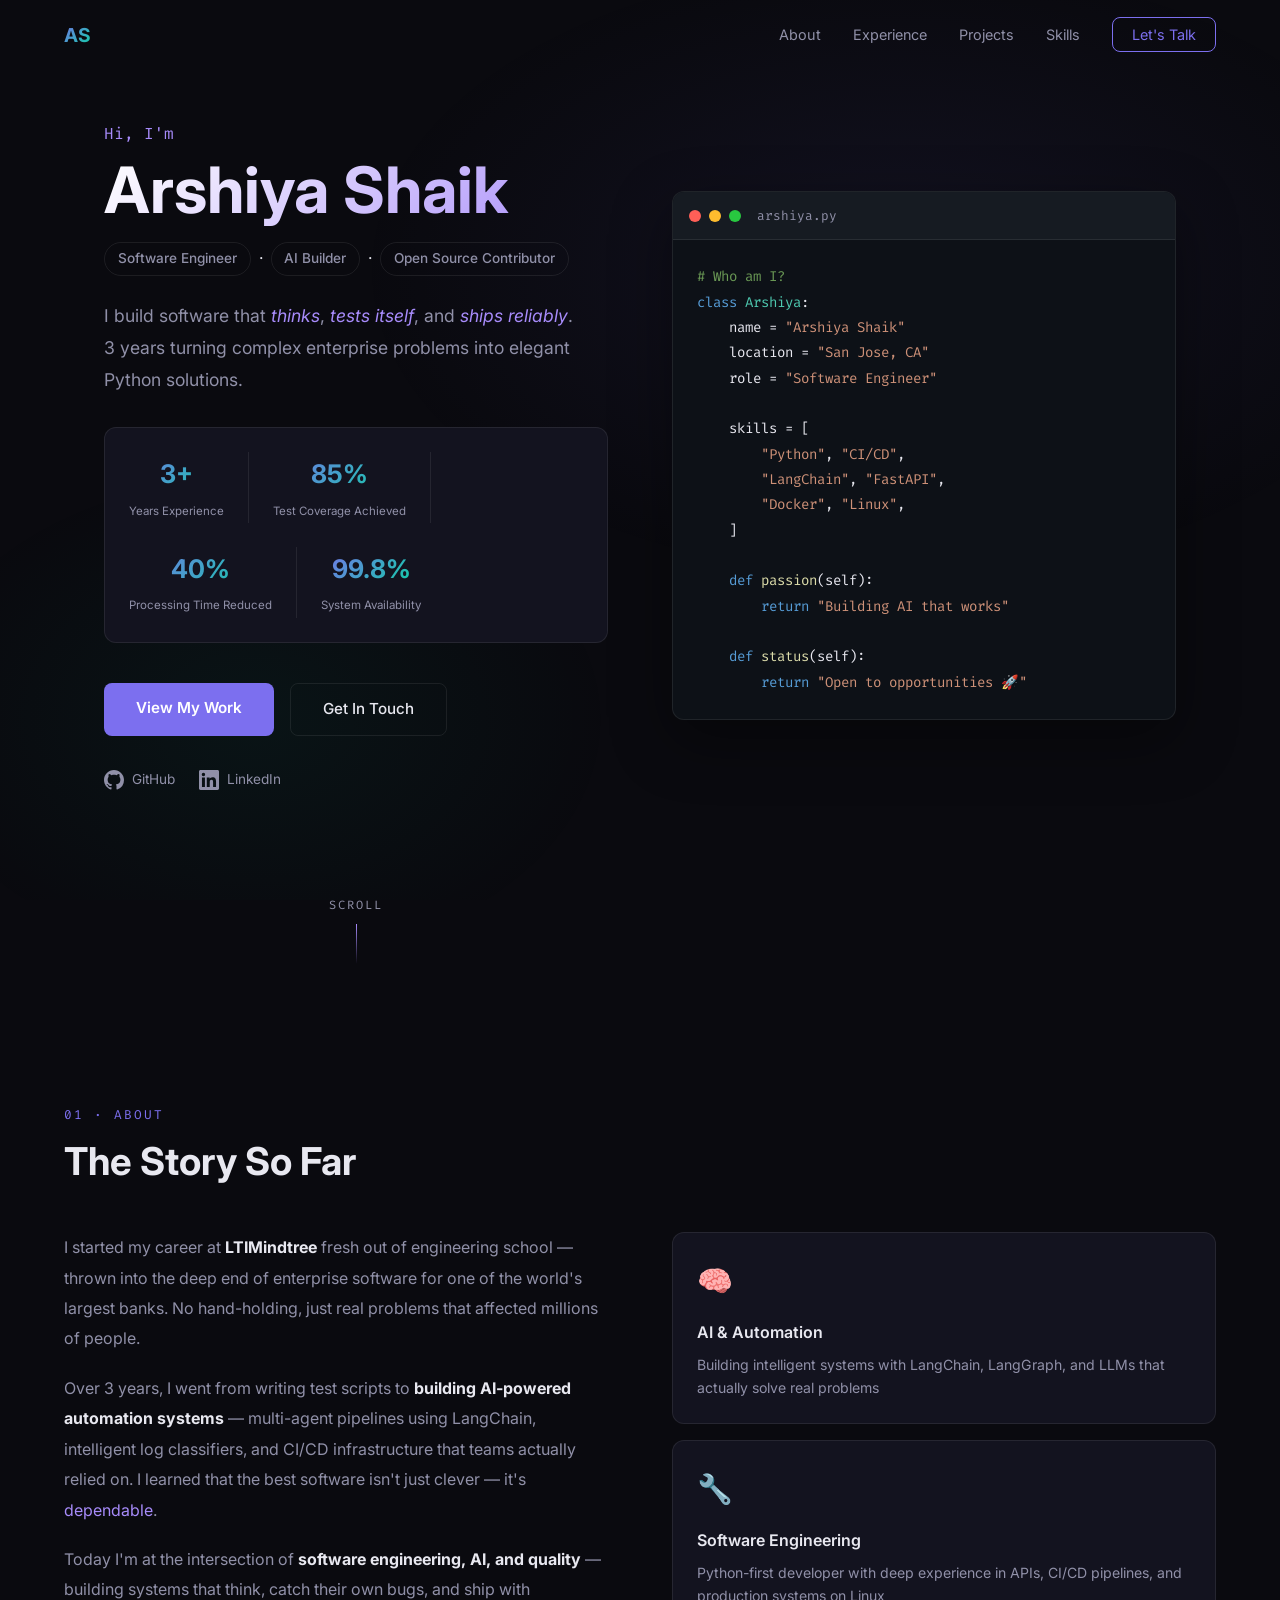
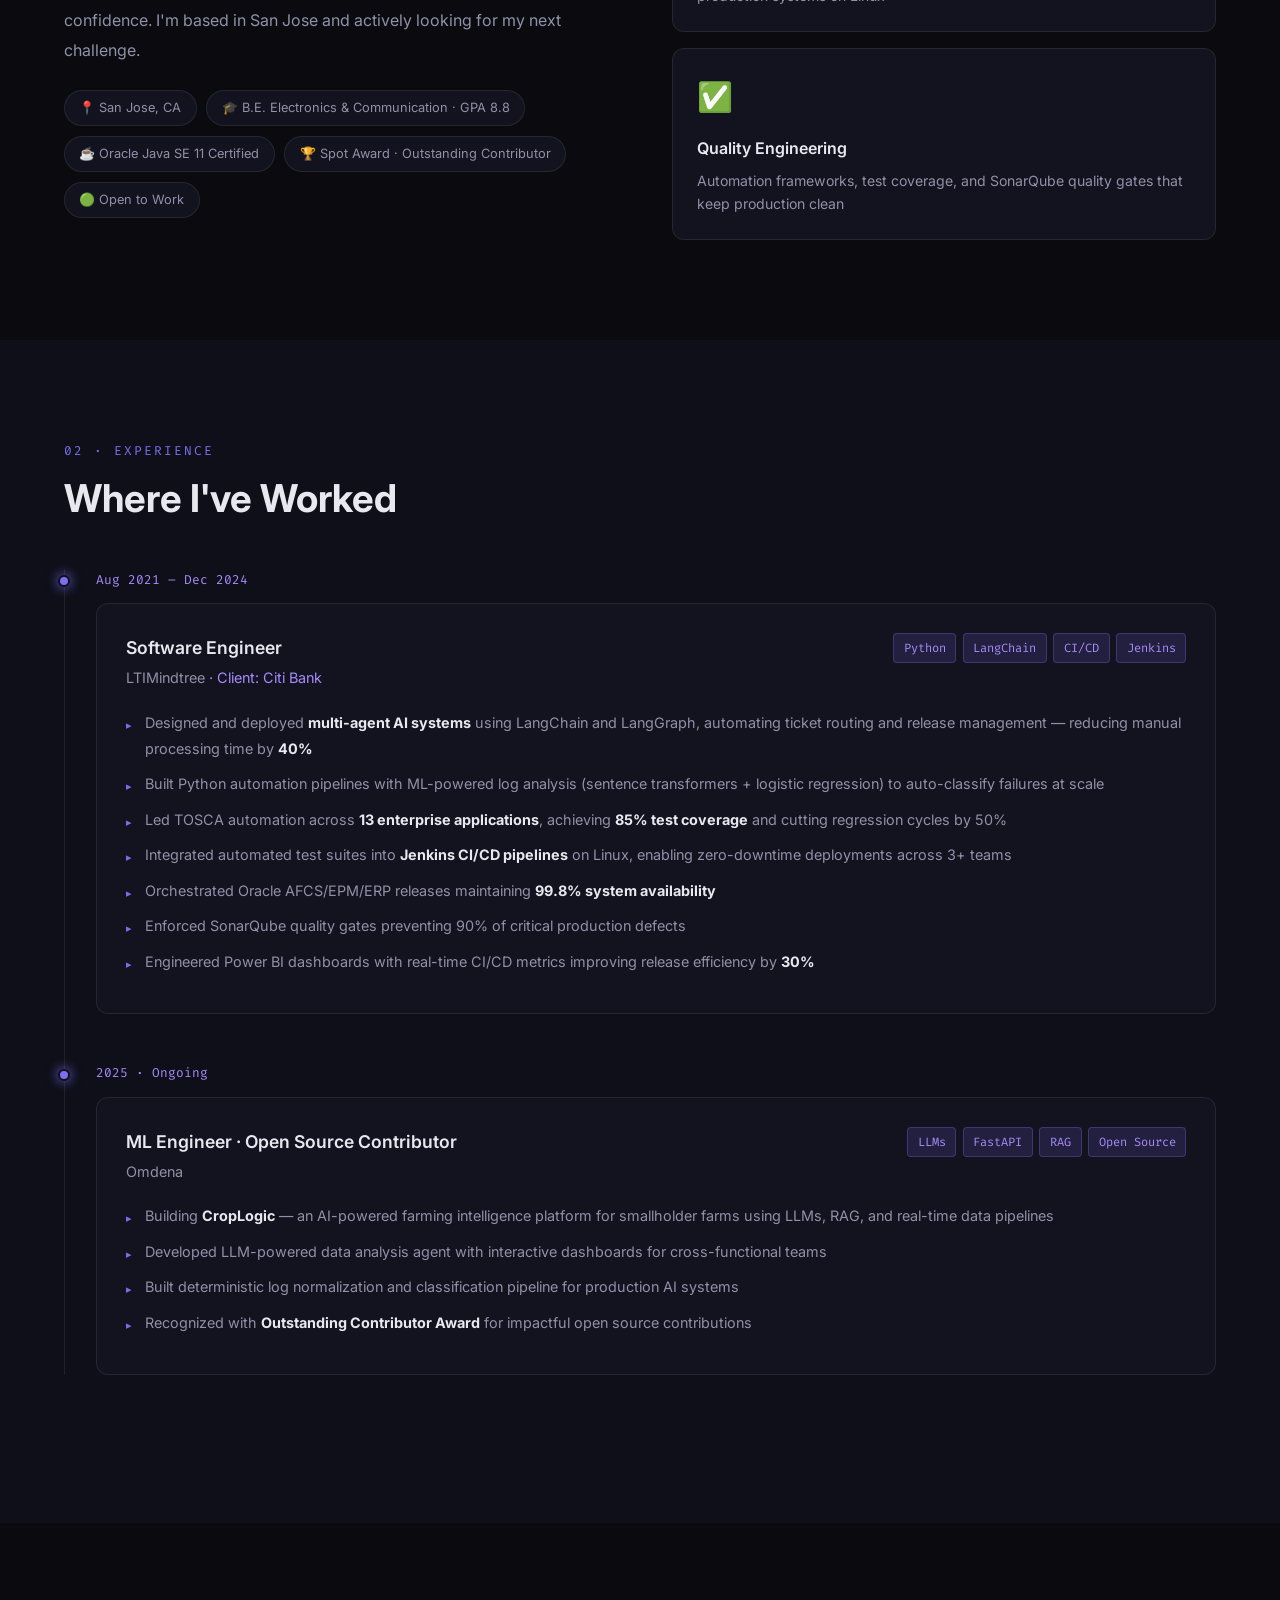
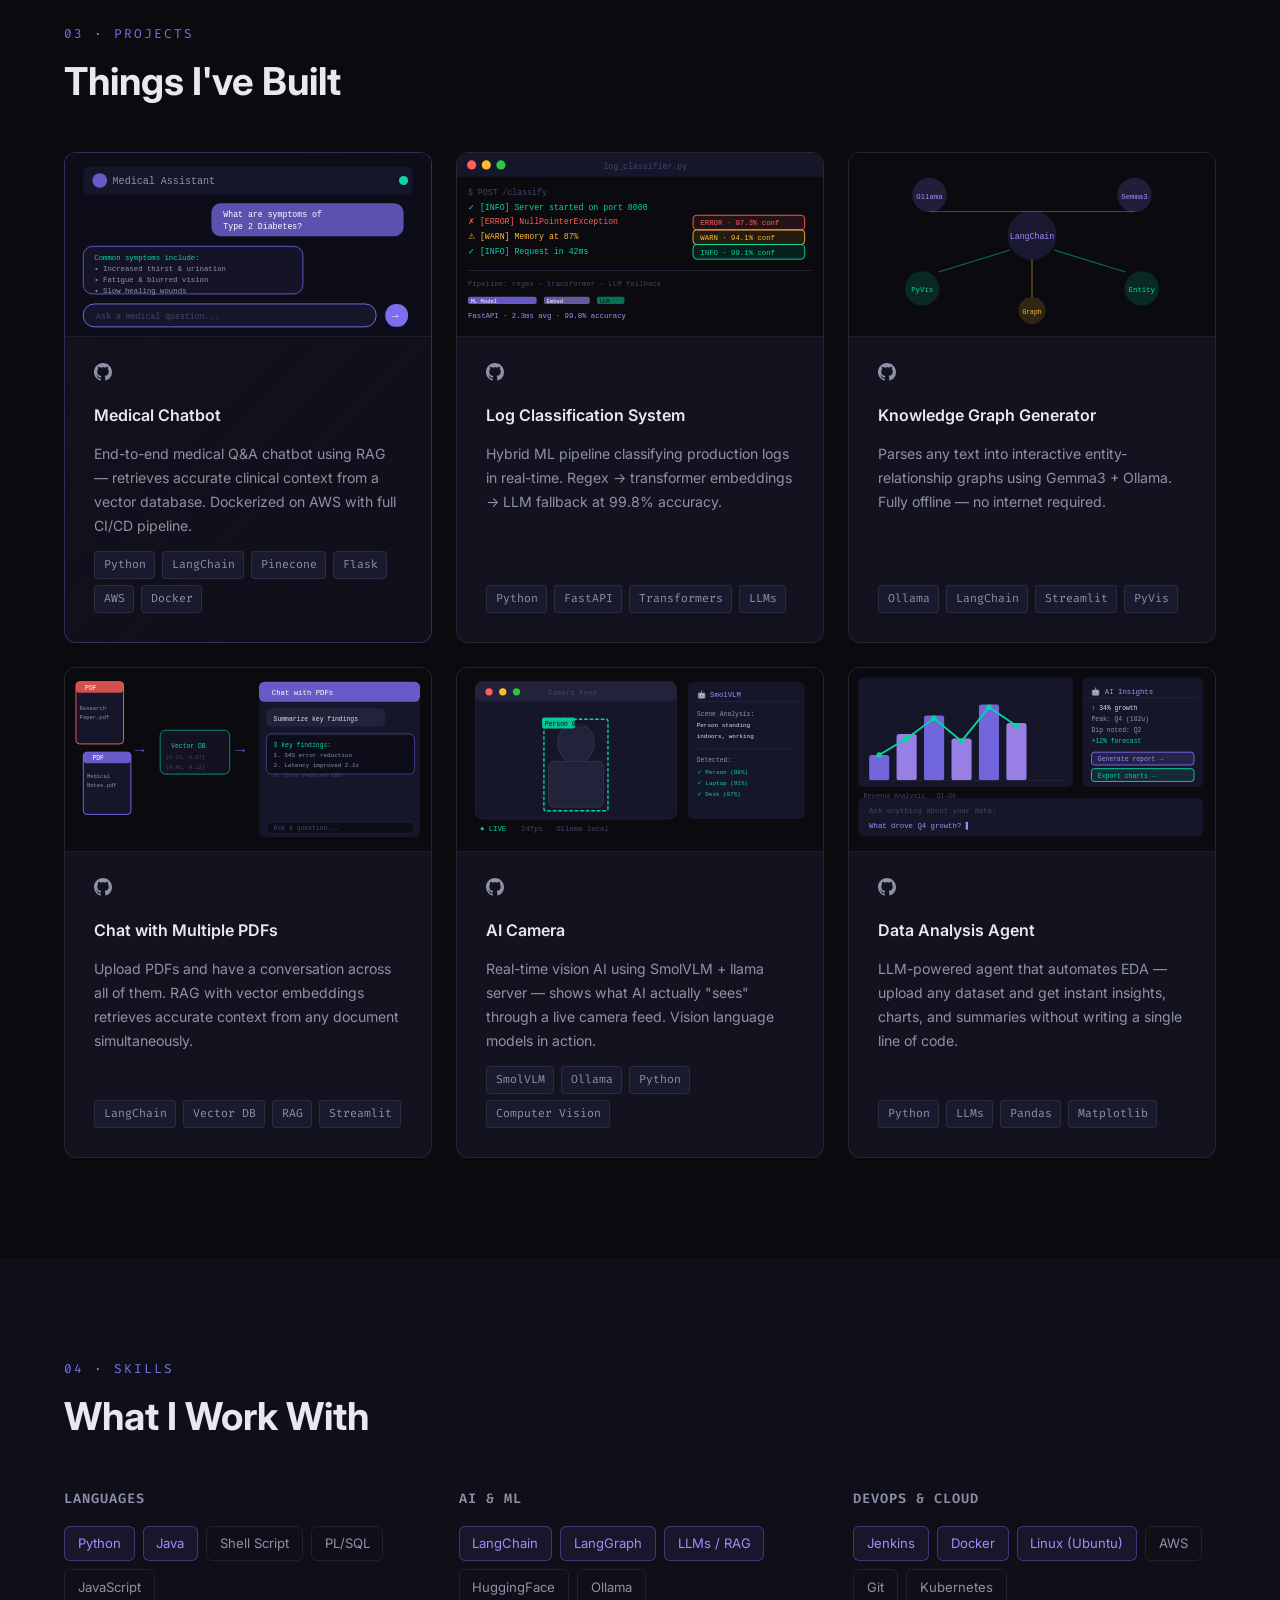
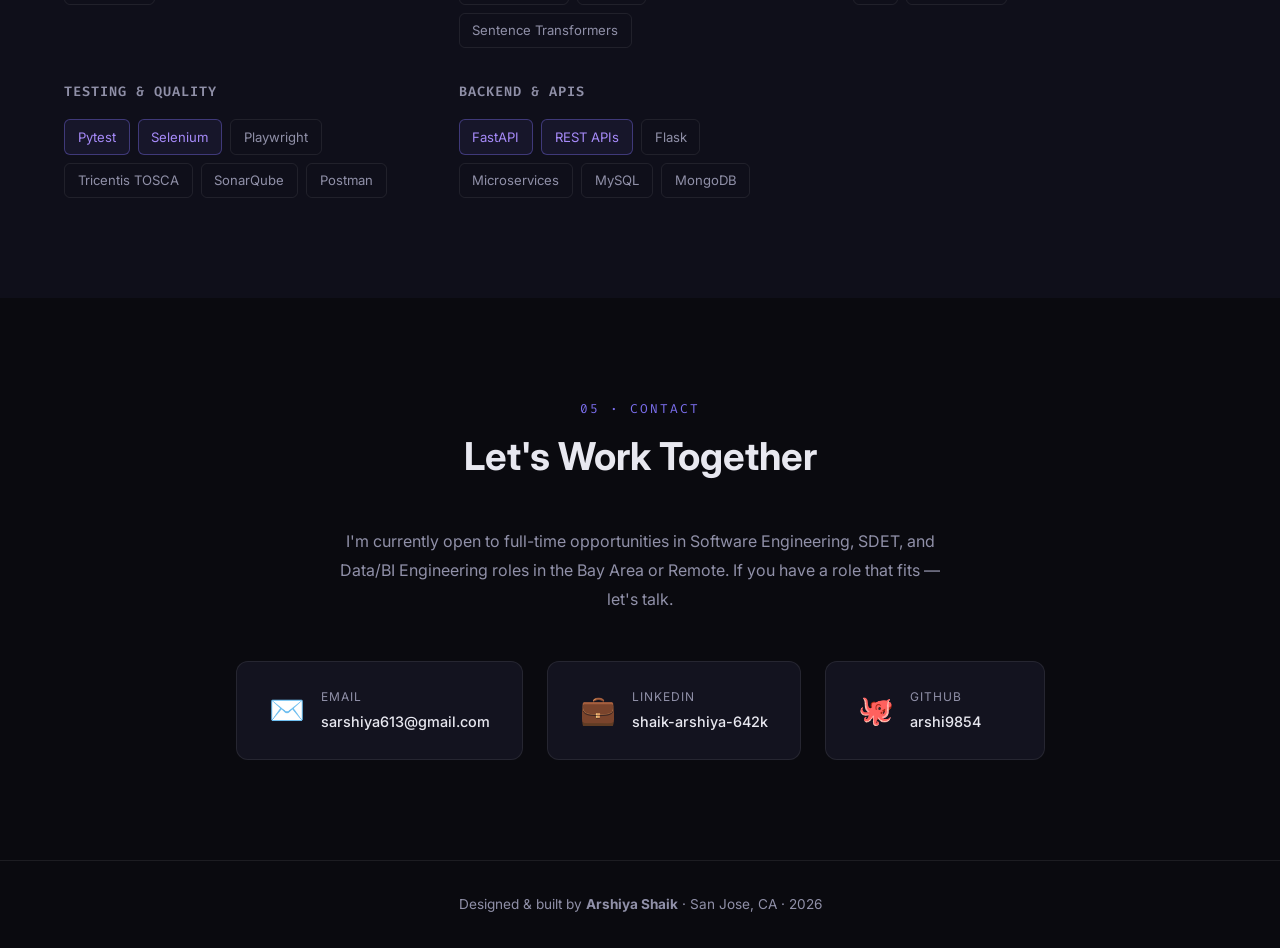
==== index.html @ 46e2d3db "Restore: V1 dark purple + SVG project previews" ====
<!DOCTYPE html>
<html lang="en">
<head>
  <meta charset="UTF-8" />
  <meta name="viewport" content="width=device-width, initial-scale=1.0" />
  <title>Arshiya Shaik — Software Engineer</title>
  <meta name="description" content="Arshiya Shaik — Software Engineer specializing in Python, AI automation, CI/CD, and test engineering. Based in San Jose, CA." />
  <meta name="keywords" content="Software Engineer, Python, AI, LangChain, CI/CD, SDET, San Jose, Bay Area" />
  <link rel="preconnect" href="https://fonts.googleapis.com">
  <link href="https://fonts.googleapis.com/css2?family=Inter:wght@300;400;500;600;700&family=Fira+Code:wght@400;500&display=swap" rel="stylesheet">
  <link rel="stylesheet" href="styles.css" />
</head>
<body>

  <!-- NAV -->
  <nav id="navbar">
    <div class="nav-inner">
      <a class="nav-logo" href="#hero">AS</a>
      <ul class="nav-links">
        <li><a href="#about">About</a></li>
        <li><a href="#experience">Experience</a></li>
        <li><a href="#projects">Projects</a></li>
        <li><a href="#skills">Skills</a></li>
        <li><a href="#contact" class="nav-cta">Let's Talk</a></li>
      </ul>
      <button class="hamburger" id="hamburger">&#9776;</button>
    </div>
  </nav>

  <!-- HERO -->
  <section id="hero">
    <div class="hero-content">
      <p class="hero-greeting">Hi, I'm</p>
      <h1 class="hero-name">Arshiya Shaik</h1>
      <div class="hero-roles">
        <span class="role-tag">Software Engineer</span>
        <span class="role-divider">·</span>
        <span class="role-tag">AI Builder</span>
        <span class="role-divider">·</span>
        <span class="role-tag">Open Source Contributor</span>
      </div>
      <p class="hero-tagline">
        I build software that <span class="highlight">thinks</span>, <span class="highlight">tests itself</span>, and <span class="highlight">ships reliably</span>.<br/>
        3 years turning complex enterprise problems into elegant Python solutions.
      </p>
      <div class="hero-stats">
        <div class="stat">
          <span class="stat-num">3+</span>
          <span class="stat-label">Years Experience</span>
        </div>
        <div class="stat-divider"></div>
        <div class="stat">
          <span class="stat-num">85%</span>
          <span class="stat-label">Test Coverage Achieved</span>
        </div>
        <div class="stat-divider"></div>
        <div class="stat">
          <span class="stat-num">40%</span>
          <span class="stat-label">Processing Time Reduced</span>
        </div>
        <div class="stat-divider"></div>
        <div class="stat">
          <span class="stat-num">99.8%</span>
          <span class="stat-label">System Availability</span>
        </div>
      </div>
      <div class="hero-actions">
        <a href="#projects" class="btn-primary">View My Work</a>
        <a href="#contact" class="btn-secondary">Get In Touch</a>
      </div>
      <div class="hero-social">
        <a href="https://github.com/arshi9854" target="_blank" class="social-link">
          <svg width="20" height="20" viewBox="0 0 24 24" fill="currentColor"><path d="M12 0C5.37 0 0 5.37 0 12c0 5.31 3.435 9.795 8.205 11.385.6.105.825-.255.825-.57 0-.285-.015-1.23-.015-2.235-3.015.555-3.795-.735-4.035-1.41-.135-.345-.72-1.41-1.23-1.695-.42-.225-1.02-.78-.015-.795.945-.015 1.62.87 1.845 1.23 1.08 1.815 2.805 1.305 3.495.99.105-.78.42-1.305.765-1.605-2.67-.3-5.46-1.335-5.46-5.925 0-1.305.465-2.385 1.23-3.225-.12-.3-.54-1.53.12-3.18 0 0 1.005-.315 3.3 1.23.96-.27 1.98-.405 3-.405s2.04.135 3 .405c2.295-1.56 3.3-1.23 3.3-1.23.66 1.65.24 2.88.12 3.18.765.84 1.23 1.905 1.23 3.225 0 4.605-2.805 5.625-5.475 5.925.435.375.81 1.095.81 2.22 0 1.605-.015 2.895-.015 3.3 0 .315.225.69.825.57A12.02 12.02 0 0 0 24 12c0-6.63-5.37-12-12-12z"/></svg>
          GitHub
        </a>
        <a href="https://linkedin.com/in/shaik-arshiya-642k" target="_blank" class="social-link">
          <svg width="20" height="20" viewBox="0 0 24 24" fill="currentColor"><path d="M20.447 20.452h-3.554v-5.569c0-1.328-.027-3.037-1.852-3.037-1.853 0-2.136 1.445-2.136 2.939v5.667H9.351V9h3.414v1.561h.046c.477-.9 1.637-1.85 3.37-1.85 3.601 0 4.267 2.37 4.267 5.455v6.286zM5.337 7.433a2.062 2.062 0 0 1-2.063-2.065 2.064 2.064 0 1 1 2.063 2.065zm1.782 13.019H3.555V9h3.564v11.452zM22.225 0H1.771C.792 0 0 .774 0 1.729v20.542C0 23.227.792 24 1.771 24h20.451C23.2 24 24 23.227 24 22.271V1.729C24 .774 23.2 0 22.222 0h.003z"/></svg>
          LinkedIn
        </a>
      </div>
    </div>
    <div class="hero-visual">
      <div class="code-window">
        <div class="code-header">
          <span class="dot red"></span>
          <span class="dot yellow"></span>
          <span class="dot green"></span>
          <span class="code-filename">arshiya.py</span>
        </div>
        <pre class="code-body"><code><span class="c"># Who am I?</span>
<span class="kw">class</span> <span class="cn">Arshiya</span>:
    name = <span class="str">"Arshiya Shaik"</span>
    location = <span class="str">"San Jose, CA"</span>
    role = <span class="str">"Software Engineer"</span>

    skills = [
        <span class="str">"Python"</span>, <span class="str">"CI/CD"</span>,
        <span class="str">"LangChain"</span>, <span class="str">"FastAPI"</span>,
        <span class="str">"Docker"</span>, <span class="str">"Linux"</span>,
    ]

    <span class="kw">def</span> <span class="fn">passion</span>(self):
        <span class="kw">return</span> <span class="str">"Building AI that works"</span>

    <span class="kw">def</span> <span class="fn">status</span>(self):
        <span class="kw">return</span> <span class="str">"Open to opportunities 🚀"</span>
</code></pre>
      </div>
    </div>
    <div class="scroll-hint">
      <span>scroll</span>
      <div class="scroll-line"></div>
    </div>
  </section>

  <!-- ABOUT -->
  <section id="about" class="section">
    <div class="container">
      <div class="section-label">01 · About</div>
      <h2 class="section-title">The Story So Far</h2>
      <div class="about-grid">
        <div class="about-text">
          <p>
            I started my career at <strong>LTIMindtree</strong> fresh out of engineering school — thrown into the deep end of enterprise software for one of the world's largest banks. No hand-holding, just real problems that affected millions of people.
          </p>
          <p>
            Over 3 years, I went from writing test scripts to <strong>building AI-powered automation systems</strong> — multi-agent pipelines using LangChain, intelligent log classifiers, and CI/CD infrastructure that teams actually relied on. I learned that the best software isn't just clever — it's <em>dependable</em>.
          </p>
          <p>
            Today I'm at the intersection of <strong>software engineering, AI, and quality</strong> — building systems that think, catch their own bugs, and ship with confidence. I'm based in San Jose and actively looking for my next challenge.
          </p>
          <div class="about-badges">
            <span class="badge">📍 San Jose, CA</span>
            <span class="badge">🎓 B.E. Electronics & Communication · GPA 8.8</span>
            <span class="badge">☕ Oracle Java SE 11 Certified</span>
            <span class="badge">🏆 Spot Award · Outstanding Contributor</span>
            <span class="badge">🟢 Open to Work</span>
          </div>
        </div>
        <div class="about-card-stack">
          <div class="about-card">
            <div class="card-icon">🧠</div>
            <h3>AI & Automation</h3>
            <p>Building intelligent systems with LangChain, LangGraph, and LLMs that actually solve real problems</p>
          </div>
          <div class="about-card">
            <div class="card-icon">🔧</div>
            <h3>Software Engineering</h3>
            <p>Python-first developer with deep experience in APIs, CI/CD pipelines, and production systems on Linux</p>
          </div>
          <div class="about-card">
            <div class="card-icon">✅</div>
            <h3>Quality Engineering</h3>
            <p>Automation frameworks, test coverage, and SonarQube quality gates that keep production clean</p>
          </div>
        </div>
      </div>
    </div>
  </section>

  <!-- EXPERIENCE -->
  <section id="experience" class="section section-dark">
    <div class="container">
      <div class="section-label">02 · Experience</div>
      <h2 class="section-title">Where I've Worked</h2>
      <div class="timeline">

        <div class="timeline-item reveal">
          <div class="timeline-dot"></div>
          <div class="timeline-date">Aug 2021 – Dec 2024</div>
          <div class="timeline-card">
            <div class="timeline-header">
              <div>
                <h3>Software Engineer</h3>
                <p class="timeline-company">LTIMindtree <span class="timeline-client">· Client: Citi Bank</span></p>
              </div>
              <div class="timeline-tags">
                <span class="tag">Python</span>
                <span class="tag">LangChain</span>
                <span class="tag">CI/CD</span>
                <span class="tag">Jenkins</span>
              </div>
            </div>
            <ul class="timeline-bullets">
              <li>Designed and deployed <strong>multi-agent AI systems</strong> using LangChain and LangGraph, automating ticket routing and release management — reducing manual processing time by <strong>40%</strong></li>
              <li>Built Python automation pipelines with ML-powered log analysis (sentence transformers + logistic regression) to auto-classify failures at scale</li>
              <li>Led TOSCA automation across <strong>13 enterprise applications</strong>, achieving <strong>85% test coverage</strong> and cutting regression cycles by 50%</li>
              <li>Integrated automated test suites into <strong>Jenkins CI/CD pipelines</strong> on Linux, enabling zero-downtime deployments across 3+ teams</li>
              <li>Orchestrated Oracle AFCS/EPM/ERP releases maintaining <strong>99.8% system availability</strong></li>
              <li>Enforced SonarQube quality gates preventing 90% of critical production defects</li>
              <li>Engineered Power BI dashboards with real-time CI/CD metrics improving release efficiency by <strong>30%</strong></li>
            </ul>
          </div>
        </div>

        <div class="timeline-item reveal">
          <div class="timeline-dot"></div>
          <div class="timeline-date">2025 · Ongoing</div>
          <div class="timeline-card">
            <div class="timeline-header">
              <div>
                <h3>ML Engineer · Open Source Contributor</h3>
                <p class="timeline-company">Omdena</p>
              </div>
              <div class="timeline-tags">
                <span class="tag">LLMs</span>
                <span class="tag">FastAPI</span>
                <span class="tag">RAG</span>
                <span class="tag">Open Source</span>
              </div>
            </div>
            <ul class="timeline-bullets">
              <li>Building <strong>CropLogic</strong> — an AI-powered farming intelligence platform for smallholder farms using LLMs, RAG, and real-time data pipelines</li>
              <li>Developed LLM-powered data analysis agent with interactive dashboards for cross-functional teams</li>
              <li>Built deterministic log normalization and classification pipeline for production AI systems</li>
              <li>Recognized with <strong>Outstanding Contributor Award</strong> for impactful open source contributions</li>
            </ul>
          </div>
        </div>

      </div>
    </div>
  </section>

  <!-- PROJECTS -->
  <section id="projects" class="section">
    <div class="container">
      <div class="section-label">03 · Projects</div>
      <h2 class="section-title">Things I've Built</h2>
      <div class="projects-grid">

        <div class="project-card featured reveal">
          <div class="project-preview-v1">
            <svg viewBox="0 0 400 200" xmlns="http://www.w3.org/2000/svg">
              <rect width="400" height="200" fill="#0d0d1a"/>
              <rect x="20" y="15" width="360" height="30" rx="6" fill="#16162a"/>
              <circle cx="38" cy="30" r="8" fill="#7c6fef" opacity="0.8"/>
              <text x="52" y="34" font-family="monospace" font-size="11" fill="#9090b0">Medical Assistant</text>
              <circle cx="370" cy="30" r="5" fill="#06d6a0"/>
              <rect x="160" y="55" width="210" height="36" rx="10" fill="#7c6fef" opacity="0.7"/>
              <text x="173" y="70" font-family="monospace" font-size="9" fill="white">What are symptoms of</text>
              <text x="173" y="83" font-family="monospace" font-size="9" fill="white">Type 2 Diabetes?</text>
              <rect x="20" y="102" width="240" height="52" rx="10" fill="#16162a" stroke="#7c6fef" stroke-width="1" opacity="0.8"/>
              <text x="32" y="117" font-family="monospace" font-size="8" fill="#06d6a0">Common symptoms include:</text>
              <text x="32" y="129" font-family="monospace" font-size="8" fill="#9090b0">• Increased thirst &amp; urination</text>
              <text x="32" y="141" font-family="monospace" font-size="8" fill="#9090b0">• Fatigue &amp; blurred vision</text>
              <text x="32" y="153" font-family="monospace" font-size="8" fill="#9090b0">• Slow healing wounds</text>
              <rect x="20" y="165" width="320" height="25" rx="12" fill="#16162a" stroke="#7c6fef" stroke-width="1"/>
              <text x="34" y="181" font-family="monospace" font-size="9" fill="#44446a">Ask a medical question...</text>
              <rect x="350" y="165" width="25" height="25" rx="12" fill="#7c6fef"/>
              <text x="357" y="181" font-family="monospace" font-size="12" fill="white">→</text>
            </svg>
          </div>
          <div class="project-top">
            <div class="project-links">
              <a href="https://github.com/arshi9854" target="_blank" class="project-link" title="GitHub">
                <svg width="18" height="18" viewBox="0 0 24 24" fill="currentColor"><path d="M12 0C5.37 0 0 5.37 0 12c0 5.31 3.435 9.795 8.205 11.385.6.105.825-.255.825-.57 0-.285-.015-1.23-.015-2.235-3.015.555-3.795-.735-4.035-1.41-.135-.345-.72-1.41-1.23-1.695-.42-.225-1.02-.78-.015-.795.945-.015 1.62.87 1.845 1.23 1.08 1.815 2.805 1.305 3.495.99.105-.78.42-1.305.765-1.605-2.67-.3-5.46-1.335-5.46-5.925 0-1.305.465-2.385 1.23-3.225-.12-.3-.54-1.53.12-3.18 0 0 1.005-.315 3.3 1.23.96-.27 1.98-.405 3-.405s2.04.135 3 .405c2.295-1.56 3.3-1.23 3.3-1.23.66 1.65.24 2.88.12 3.18.765.84 1.23 1.905 1.23 3.225 0 4.605-2.805 5.625-5.475 5.925.435.375.81 1.095.81 2.22 0 1.605-.015 2.895-.015 3.3 0 .315.225.69.825.57A12.02 12.02 0 0 0 24 12c0-6.63-5.37-12-12-12z"/></svg>
              </a>
            </div>
          </div>
          <h3>Medical Chatbot</h3>
          <p>End-to-end medical Q&A chatbot using RAG — retrieves accurate clinical context from a vector database. Dockerized on AWS with full CI/CD pipeline.</p>
          <div class="project-stack">
            <span>Python</span><span>LangChain</span><span>Pinecone</span><span>Flask</span><span>AWS</span><span>Docker</span>
          </div>
        </div>

        <div class="project-card reveal">
          <div class="project-preview-v1">
            <svg viewBox="0 0 400 200" xmlns="http://www.w3.org/2000/svg">
              <rect width="400" height="200" fill="#0a0a0f"/>
              <rect x="0" y="0" width="400" height="26" fill="#16162a"/>
              <circle cx="16" cy="13" r="5" fill="#ff5f57"/>
              <circle cx="32" cy="13" r="5" fill="#febc2e"/>
              <circle cx="48" cy="13" r="5" fill="#28c840"/>
              <text x="160" y="17" font-family="monospace" font-size="9" fill="#44446a">log_classifier.py</text>
              <text x="12" y="46" font-family="monospace" font-size="9" fill="#44446a">$ POST /classify</text>
              <text x="12" y="62" font-family="monospace" font-size="9" fill="#06d6a0">✓ [INFO] Server started on port 8000</text>
              <text x="12" y="78" font-family="monospace" font-size="9" fill="#ff5f57">✗ [ERROR] NullPointerException</text>
              <rect x="258" y="68" width="122" height="16" rx="4" fill="rgba(255,95,87,0.1)" stroke="#ff5f57" stroke-width="1"/>
              <text x="266" y="79" font-family="monospace" font-size="8" fill="#ff5f57">ERROR · 97.3% conf</text>
              <text x="12" y="94" font-family="monospace" font-size="9" fill="#febc2e">⚠ [WARN] Memory at 87%</text>
              <rect x="258" y="84" width="122" height="16" rx="4" fill="rgba(254,188,46,0.1)" stroke="#febc2e" stroke-width="1"/>
              <text x="266" y="95" font-family="monospace" font-size="8" fill="#febc2e">WARN · 94.1% conf</text>
              <text x="12" y="110" font-family="monospace" font-size="9" fill="#06d6a0">✓ [INFO] Request in 42ms</text>
              <rect x="258" y="100" width="122" height="16" rx="4" fill="rgba(6,214,160,0.1)" stroke="#06d6a0" stroke-width="1"/>
              <text x="266" y="111" font-family="monospace" font-size="8" fill="#06d6a0">INFO · 99.1% conf</text>
              <rect x="12" y="128" width="376" height="1" fill="#22223a"/>
              <text x="12" y="145" font-family="monospace" font-size="8" fill="#44446a">Pipeline: regex → transformer → LLM fallback</text>
              <rect x="12" y="157" width="75" height="8" rx="2" fill="#7c6fef" opacity="0.8"/>
              <rect x="95" y="157" width="50" height="8" rx="2" fill="#a78bfa" opacity="0.6"/>
              <rect x="153" y="157" width="30" height="8" rx="2" fill="#06d6a0" opacity="0.5"/>
              <text x="15" y="164" font-family="monospace" font-size="6" fill="white">ML Model</text>
              <text x="98" y="164" font-family="monospace" font-size="6" fill="white">Embed</text>
              <text x="156" y="164" font-family="monospace" font-size="6" fill="#0a0a0f">LLM</text>
              <text x="12" y="180" font-family="monospace" font-size="8" fill="#a78bfa">FastAPI · 2.3ms avg · 99.8% accuracy</text>
            </svg>
          </div>
          <div class="project-top">
            <div class="project-links">
              <a href="https://github.com/arshi9854" target="_blank" class="project-link">
                <svg width="18" height="18" viewBox="0 0 24 24" fill="currentColor"><path d="M12 0C5.37 0 0 5.37 0 12c0 5.31 3.435 9.795 8.205 11.385.6.105.825-.255.825-.57 0-.285-.015-1.23-.015-2.235-3.015.555-3.795-.735-4.035-1.41-.135-.345-.72-1.41-1.23-1.695-.42-.225-1.02-.78-.015-.795.945-.015 1.62.87 1.845 1.23 1.08 1.815 2.805 1.305 3.495.99.105-.78.42-1.305.765-1.605-2.67-.3-5.46-1.335-5.46-5.925 0-1.305.465-2.385 1.23-3.225-.12-.3-.54-1.53.12-3.18 0 0 1.005-.315 3.3 1.23.96-.27 1.98-.405 3-.405s2.04.135 3 .405c2.295-1.56 3.3-1.23 3.3-1.23.66 1.65.24 2.88.12 3.18.765.84 1.23 1.905 1.23 3.225 0 4.605-2.805 5.625-5.475 5.925.435.375.81 1.095.81 2.22 0 1.605-.015 2.895-.015 3.3 0 .315.225.69.825.57A12.02 12.02 0 0 0 24 12c0-6.63-5.37-12-12-12z"/></svg>
              </a>
            </div>
          </div>
          <h3>Log Classification System</h3>
          <p>Hybrid ML pipeline classifying production logs in real-time. Regex → transformer embeddings → LLM fallback at 99.8% accuracy.</p>
          <div class="project-stack">
            <span>Python</span><span>FastAPI</span><span>Transformers</span><span>LLMs</span>
          </div>
        </div>

        <div class="project-card reveal">
          <div class="project-preview-v1">
            <svg viewBox="0 0 400 200" xmlns="http://www.w3.org/2000/svg">
              <rect width="400" height="200" fill="#0a0a0f"/>
              <circle cx="200" cy="90" r="26" fill="#7c6fef" opacity="0.15" stroke="#7c6fef" stroke-width="1.5"/>
              <text x="200" y="94" text-anchor="middle" font-family="monospace" font-size="9" fill="#a78bfa">LangChain</text>
              <circle cx="88" cy="46" r="18" fill="#7c6fef" opacity="0.2" stroke="#7c6fef" stroke-width="1.5"/>
              <text x="88" y="50" text-anchor="middle" font-family="monospace" font-size="8" fill="#a78bfa">Ollama</text>
              <circle cx="312" cy="46" r="18" fill="#7c6fef" opacity="0.2" stroke="#7c6fef" stroke-width="1.5"/>
              <text x="312" y="50" text-anchor="middle" font-family="monospace" font-size="8" fill="#a78bfa">Gemma3</text>
              <circle cx="80" cy="148" r="18" fill="#06d6a0" opacity="0.15" stroke="#06d6a0" stroke-width="1.5"/>
              <text x="80" y="152" text-anchor="middle" font-family="monospace" font-size="8" fill="#06d6a0">PyVis</text>
              <circle cx="320" cy="148" r="18" fill="#06d6a0" opacity="0.15" stroke="#06d6a0" stroke-width="1.5"/>
              <text x="320" y="152" text-anchor="middle" font-family="monospace" font-size="8" fill="#06d6a0">Entity</text>
              <circle cx="200" cy="172" r="14" fill="#febc2e" opacity="0.15" stroke="#febc2e" stroke-width="1.5"/>
              <text x="200" y="176" text-anchor="middle" font-family="monospace" font-size="7" fill="#febc2e">Graph</text>
              <line x1="200" y1="64" x2="88" y2="64" stroke="#7c6fef" stroke-width="1.2" opacity="0.5"/>
              <line x1="200" y1="64" x2="312" y2="64" stroke="#7c6fef" stroke-width="1.2" opacity="0.5"/>
              <line x1="176" y1="106" x2="98" y2="130" stroke="#06d6a0" stroke-width="1.2" opacity="0.5"/>
              <line x1="224" y1="106" x2="302" y2="130" stroke="#06d6a0" stroke-width="1.2" opacity="0.5"/>
              <line x1="200" y1="116" x2="200" y2="158" stroke="#febc2e" stroke-width="1.2" opacity="0.5"/>
            </svg>
          </div>
          <div class="project-top">
            <div class="project-links">
              <a href="https://github.com/arshi9854" target="_blank" class="project-link">
                <svg width="18" height="18" viewBox="0 0 24 24" fill="currentColor"><path d="M12 0C5.37 0 0 5.37 0 12c0 5.31 3.435 9.795 8.205 11.385.6.105.825-.255.825-.57 0-.285-.015-1.23-.015-2.235-3.015.555-3.795-.735-4.035-1.41-.135-.345-.72-1.41-1.23-1.695-.42-.225-1.02-.78-.015-.795.945-.015 1.62.87 1.845 1.23 1.08 1.815 2.805 1.305 3.495.99.105-.78.42-1.305.765-1.605-2.67-.3-5.46-1.335-5.46-5.925 0-1.305.465-2.385 1.23-3.225-.12-.3-.54-1.53.12-3.18 0 0 1.005-.315 3.3 1.23.96-.27 1.98-.405 3-.405s2.04.135 3 .405c2.295-1.56 3.3-1.23 3.3-1.23.66 1.65.24 2.88.12 3.18.765.84 1.23 1.905 1.23 3.225 0 4.605-2.805 5.625-5.475 5.925.435.375.81 1.095.81 2.22 0 1.605-.015 2.895-.015 3.3 0 .315.225.69.825.57A12.02 12.02 0 0 0 24 12c0-6.63-5.37-12-12-12z"/></svg>
              </a>
            </div>
          </div>
          <h3>Knowledge Graph Generator</h3>
          <p>Parses any text into interactive entity-relationship graphs using Gemma3 + Ollama. Fully offline — no internet required.</p>
          <div class="project-stack">
            <span>Ollama</span><span>LangChain</span><span>Streamlit</span><span>PyVis</span>
          </div>
        </div>

        <div class="project-card reveal">
          <div class="project-preview-v1">
            <svg viewBox="0 0 400 200" xmlns="http://www.w3.org/2000/svg">
              <rect width="400" height="200" fill="#0a0a0f"/>
              <rect x="12" y="15" width="52" height="68" rx="4" fill="#16162a" stroke="#ff5f57" stroke-width="1"/>
              <rect x="12" y="15" width="52" height="12" rx="4" fill="#ff5f57" opacity="0.8"/>
              <text x="22" y="24" font-family="monospace" font-size="7" fill="white">PDF</text>
              <text x="16" y="46" font-family="monospace" font-size="6" fill="#9090b0">Research</text>
              <text x="16" y="56" font-family="monospace" font-size="6" fill="#9090b0">Paper.pdf</text>
              <rect x="20" y="92" width="52" height="68" rx="4" fill="#16162a" stroke="#7c6fef" stroke-width="1"/>
              <rect x="20" y="92" width="52" height="12" rx="4" fill="#7c6fef" opacity="0.8"/>
              <text x="30" y="101" font-family="monospace" font-size="7" fill="white">PDF</text>
              <text x="24" y="120" font-family="monospace" font-size="6" fill="#9090b0">Medical</text>
              <text x="24" y="130" font-family="monospace" font-size="6" fill="#9090b0">Notes.pdf</text>
              <text x="76" y="95" font-family="monospace" font-size="18" fill="#7c6fef" opacity="0.7">→</text>
              <rect x="104" y="68" width="76" height="48" rx="6" fill="#16162a" stroke="#06d6a0" stroke-width="1" opacity="0.7"/>
              <text x="116" y="87" font-family="monospace" font-size="7" fill="#06d6a0">Vector DB</text>
              <text x="110" y="100" font-family="monospace" font-size="6" fill="#44446a">[0.23, 0.87]</text>
              <text x="110" y="110" font-family="monospace" font-size="6" fill="#44446a">[0.45, 0.12]</text>
              <text x="186" y="95" font-family="monospace" font-size="18" fill="#7c6fef" opacity="0.7">→</text>
              <rect x="212" y="15" width="176" height="170" rx="6" fill="#16162a"/>
              <rect x="212" y="15" width="176" height="22" rx="6" fill="#7c6fef" opacity="0.8"/>
              <text x="226" y="29" font-family="monospace" font-size="8" fill="white">Chat with PDFs</text>
              <rect x="220" y="44" width="130" height="20" rx="6" fill="#22223a"/>
              <text x="228" y="58" font-family="monospace" font-size="7" fill="#e0e0f0">Summarize key findings</text>
              <rect x="220" y="72" width="162" height="44" rx="6" fill="#0d0d1a" stroke="#7c6fef" stroke-width="0.5"/>
              <text x="228" y="86" font-family="monospace" font-size="7" fill="#06d6a0">3 key findings:</text>
              <text x="228" y="97" font-family="monospace" font-size="6.5" fill="#9090b0">1. 34% error reduction</text>
              <text x="228" y="108" font-family="monospace" font-size="6.5" fill="#9090b0">2. Latency improved 2.1x</text>
              <text x="228" y="119" font-family="monospace" font-size="6.5" fill="#44446a">3. Cost reduced 18%</text>
              <rect x="220" y="168" width="162" height="13" rx="6" fill="#0d0d1a" stroke="#22223a" stroke-width="1"/>
              <text x="228" y="177" font-family="monospace" font-size="7" fill="#44446a">Ask a question...</text>
            </svg>
          </div>
          <div class="project-top">
            <div class="project-links">
              <a href="https://github.com/arshi9854/Chat-with-multiple-PDFs" target="_blank" class="project-link">
                <svg width="18" height="18" viewBox="0 0 24 24" fill="currentColor"><path d="M12 0C5.37 0 0 5.37 0 12c0 5.31 3.435 9.795 8.205 11.385.6.105.825-.255.825-.57 0-.285-.015-1.23-.015-2.235-3.015.555-3.795-.735-4.035-1.41-.135-.345-.72-1.41-1.23-1.695-.42-.225-1.02-.78-.015-.795.945-.015 1.62.87 1.845 1.23 1.08 1.815 2.805 1.305 3.495.99.105-.78.42-1.305.765-1.605-2.67-.3-5.46-1.335-5.46-5.925 0-1.305.465-2.385 1.23-3.225-.12-.3-.54-1.53.12-3.18 0 0 1.005-.315 3.3 1.23.96-.27 1.98-.405 3-.405s2.04.135 3 .405c2.295-1.56 3.3-1.23 3.3-1.23.66 1.65.24 2.88.12 3.18.765.84 1.23 1.905 1.23 3.225 0 4.605-2.805 5.625-5.475 5.925.435.375.81 1.095.81 2.22 0 1.605-.015 2.895-.015 3.3 0 .315.225.69.825.57A12.02 12.02 0 0 0 24 12c0-6.63-5.37-12-12-12z"/></svg>
              </a>
            </div>
          </div>
          <h3>Chat with Multiple PDFs</h3>
          <p>Upload PDFs and have a conversation across all of them. RAG with vector embeddings retrieves accurate context from any document simultaneously.</p>
          <div class="project-stack">
            <span>LangChain</span><span>Vector DB</span><span>RAG</span><span>Streamlit</span>
          </div>
        </div>

        <div class="project-card reveal">
          <div class="project-preview-v1">
            <svg viewBox="0 0 400 200" xmlns="http://www.w3.org/2000/svg">
              <rect width="400" height="200" fill="#0a0a0f"/>
              <rect x="20" y="15" width="220" height="150" rx="8" fill="#16162a" stroke="#22223a" stroke-width="1"/>
              <rect x="20" y="15" width="220" height="22" rx="8" fill="#22223a"/>
              <circle cx="35" cy="26" r="4" fill="#ff5f57"/>
              <circle cx="50" cy="26" r="4" fill="#febc2e"/>
              <circle cx="65" cy="26" r="4" fill="#28c840"/>
              <text x="100" y="30" font-family="monospace" font-size="8" fill="#44446a">Camera Feed</text>
              <ellipse cx="130" cy="82" rx="20" ry="22" fill="#22223a" stroke="#33334a" stroke-width="1"/>
              <rect x="100" y="102" width="60" height="50" rx="6" fill="#22223a" stroke="#33334a" stroke-width="1"/>
              <rect x="95" y="56" width="70" height="100" rx="2" fill="none" stroke="#06d6a0" stroke-width="1.5" stroke-dasharray="4,2"/>
              <rect x="93" y="54" width="36" height="12" rx="2" fill="#06d6a0" opacity="0.9"/>
              <text x="96" y="63" font-family="monospace" font-size="7" fill="#0a0a0f">Person 98%</text>
              <rect x="252" y="15" width="128" height="150" rx="6" fill="#16162a"/>
              <text x="262" y="32" font-family="monospace" font-size="8" fill="#a78bfa">🤖 SmolVLM</text>
              <rect x="257" y="36" width="118" height="1" fill="#22223a"/>
              <text x="262" y="52" font-family="monospace" font-size="7" fill="#9090b0">Scene Analysis:</text>
              <text x="262" y="65" font-family="monospace" font-size="6.5" fill="#e0e0f0">Person standing</text>
              <text x="262" y="76" font-family="monospace" font-size="6.5" fill="#e0e0f0">indoors, working</text>
              <rect x="262" y="88" width="108" height="1" fill="#22223a"/>
              <text x="262" y="103" font-family="monospace" font-size="7" fill="#9090b0">Detected:</text>
              <text x="262" y="116" font-family="monospace" font-size="6.5" fill="#06d6a0">✓ Person (98%)</text>
              <text x="262" y="128" font-family="monospace" font-size="6.5" fill="#06d6a0">✓ Laptop (91%)</text>
              <text x="262" y="140" font-family="monospace" font-size="6.5" fill="#06d6a0">✓ Desk (87%)</text>
              <text x="25" y="178" font-family="monospace" font-size="8" fill="#06d6a0">● LIVE</text>
              <text x="70" y="178" font-family="monospace" font-size="8" fill="#44446a">24fps · Ollama local</text>
            </svg>
          </div>
          <div class="project-top">
            <div class="project-links">
              <a href="https://github.com/arshi9854/AI_Camera" target="_blank" class="project-link">
                <svg width="18" height="18" viewBox="0 0 24 24" fill="currentColor"><path d="M12 0C5.37 0 0 5.37 0 12c0 5.31 3.435 9.795 8.205 11.385.6.105.825-.255.825-.57 0-.285-.015-1.23-.015-2.235-3.015.555-3.795-.735-4.035-1.41-.135-.345-.72-1.41-1.23-1.695-.42-.225-1.02-.78-.015-.795.945-.015 1.62.87 1.845 1.23 1.08 1.815 2.805 1.305 3.495.99.105-.78.42-1.305.765-1.605-2.67-.3-5.46-1.335-5.46-5.925 0-1.305.465-2.385 1.23-3.225-.12-.3-.54-1.53.12-3.18 0 0 1.005-.315 3.3 1.23.96-.27 1.98-.405 3-.405s2.04.135 3 .405c2.295-1.56 3.3-1.23 3.3-1.23.66 1.65.24 2.88.12 3.18.765.84 1.23 1.905 1.23 3.225 0 4.605-2.805 5.625-5.475 5.925.435.375.81 1.095.81 2.22 0 1.605-.015 2.895-.015 3.3 0 .315.225.69.825.57A12.02 12.02 0 0 0 24 12c0-6.63-5.37-12-12-12z"/></svg>
              </a>
            </div>
          </div>
          <h3>AI Camera</h3>
          <p>Real-time vision AI using SmolVLM + llama server — shows what AI actually "sees" through a live camera feed. Vision language models in action.</p>
          <div class="project-stack">
            <span>SmolVLM</span><span>Ollama</span><span>Python</span><span>Computer Vision</span>
          </div>
        </div>

        <div class="project-card reveal">
          <div class="project-preview-v1">
            <svg viewBox="0 0 400 200" xmlns="http://www.w3.org/2000/svg">
              <rect width="400" height="200" fill="#0a0a0f"/>
              <rect x="10" y="10" width="235" height="120" rx="6" fill="#16162a"/>
              <rect x="22" y="95" width="22" height="28" rx="3" fill="#7c6fef" opacity="0.9"/>
              <rect x="52" y="72" width="22" height="51" rx="3" fill="#a78bfa" opacity="0.9"/>
              <rect x="82" y="52" width="22" height="71" rx="3" fill="#7c6fef" opacity="0.9"/>
              <rect x="112" y="77" width="22" height="46" rx="3" fill="#a78bfa" opacity="0.9"/>
              <rect x="142" y="40" width="22" height="83" rx="3" fill="#7c6fef" opacity="0.9"/>
              <rect x="172" y="60" width="22" height="63" rx="3" fill="#a78bfa" opacity="0.9"/>
              <polyline points="33,95 63,77 93,55 123,80 153,43 183,63" fill="none" stroke="#06d6a0" stroke-width="2"/>
              <circle cx="33" cy="95" r="3" fill="#06d6a0"/>
              <circle cx="63" cy="77" r="3" fill="#06d6a0"/>
              <circle cx="93" cy="55" r="3" fill="#06d6a0"/>
              <circle cx="123" cy="80" r="3" fill="#06d6a0"/>
              <circle cx="153" cy="43" r="3" fill="#06d6a0"/>
              <circle cx="183" cy="63" r="3" fill="#06d6a0"/>
              <line x1="16" y1="123" x2="235" y2="123" stroke="#22223a" stroke-width="1"/>
              <text x="16" y="142" font-family="monospace" font-size="7" fill="#44446a">Revenue Analysis · Q1-Q4</text>
              <rect x="255" y="10" width="132" height="120" rx="6" fill="#16162a"/>
              <text x="265" y="28" font-family="monospace" font-size="8" fill="#a78bfa">🤖 AI Insights</text>
              <rect x="260" y="32" width="122" height="1" fill="#22223a"/>
              <text x="265" y="46" font-family="monospace" font-size="7" fill="#e0e0f0">↑ 34% growth</text>
              <text x="265" y="58" font-family="monospace" font-size="7" fill="#9090b0">Peak: Q4 (182u)</text>
              <text x="265" y="70" font-family="monospace" font-size="7" fill="#9090b0">Dip noted: Q2</text>
              <text x="265" y="82" font-family="monospace" font-size="7" fill="#06d6a0">+12% forecast</text>
              <rect x="265" y="92" width="112" height="14" rx="3" fill="rgba(124,111,239,0.15)" stroke="#7c6fef" stroke-width="1"/>
              <text x="272" y="102" font-family="monospace" font-size="7" fill="#a78bfa">Generate report →</text>
              <rect x="265" y="110" width="112" height="14" rx="3" fill="rgba(6,214,160,0.1)" stroke="#06d6a0" stroke-width="1"/>
              <text x="272" y="120" font-family="monospace" font-size="7" fill="#06d6a0">Export charts →</text>
              <rect x="10" y="142" width="377" height="42" rx="6" fill="#16162a"/>
              <text x="22" y="158" font-family="monospace" font-size="8" fill="#44446a">Ask anything about your data:</text>
              <text x="22" y="175" font-family="monospace" font-size="8" fill="#a78bfa">What drove Q4 growth? ▌</text>
            </svg>
          </div>
          <div class="project-top">
            <div class="project-links">
              <a href="https://github.com/arshi9854" target="_blank" class="project-link">
                <svg width="18" height="18" viewBox="0 0 24 24" fill="currentColor"><path d="M12 0C5.37 0 0 5.37 0 12c0 5.31 3.435 9.795 8.205 11.385.6.105.825-.255.825-.57 0-.285-.015-1.23-.015-2.235-3.015.555-3.795-.735-4.035-1.41-.135-.345-.72-1.41-1.23-1.695-.42-.225-1.02-.78-.015-.795.945-.015 1.62.87 1.845 1.23 1.08 1.815 2.805 1.305 3.495.99.105-.78.42-1.305.765-1.605-2.67-.3-5.46-1.335-5.46-5.925 0-1.305.465-2.385 1.23-3.225-.12-.3-.54-1.53.12-3.18 0 0 1.005-.315 3.3 1.23.96-.27 1.98-.405 3-.405s2.04.135 3 .405c2.295-1.56 3.3-1.23 3.3-1.23.66 1.65.24 2.88.12 3.18.765.84 1.23 1.905 1.23 3.225 0 4.605-2.805 5.625-5.475 5.925.435.375.81 1.095.81 2.22 0 1.605-.015 2.895-.015 3.3 0 .315.225.69.825.57A12.02 12.02 0 0 0 24 12c0-6.63-5.37-12-12-12z"/></svg>
              </a>
            </div>
          </div>
          <h3>Data Analysis Agent</h3>
          <p>LLM-powered agent that automates EDA — upload any dataset and get instant insights, charts, and summaries without writing a single line of code.</p>
          <div class="project-stack">
            <span>Python</span><span>LLMs</span><span>Pandas</span><span>Matplotlib</span>
          </div>
        </div>

      </div>
    </div>
  </section>

  <!-- SKILLS -->
  <section id="skills" class="section section-dark">
    <div class="container">
      <div class="section-label">04 · Skills</div>
      <h2 class="section-title">What I Work With</h2>
      <div class="skills-grid">
        <div class="skill-group reveal">
          <h3>Languages</h3>
          <div class="skill-pills">
            <span class="pill strong">Python</span>
            <span class="pill strong">Java</span>
            <span class="pill">Shell Script</span>
            <span class="pill">PL/SQL</span>
            <span class="pill">JavaScript</span>
          </div>
        </div>
        <div class="skill-group reveal">
          <h3>AI & ML</h3>
          <div class="skill-pills">
            <span class="pill strong">LangChain</span>
            <span class="pill strong">LangGraph</span>
            <span class="pill strong">LLMs / RAG</span>
            <span class="pill">HuggingFace</span>
            <span class="pill">Ollama</span>
            <span class="pill">Sentence Transformers</span>
          </div>
        </div>
        <div class="skill-group reveal">
          <h3>DevOps & Cloud</h3>
          <div class="skill-pills">
            <span class="pill strong">Jenkins</span>
            <span class="pill strong">Docker</span>
            <span class="pill strong">Linux (Ubuntu)</span>
            <span class="pill">AWS</span>
            <span class="pill">Git</span>
            <span class="pill">Kubernetes</span>
          </div>
        </div>
        <div class="skill-group reveal">
          <h3>Testing & Quality</h3>
          <div class="skill-pills">
            <span class="pill strong">Pytest</span>
            <span class="pill strong">Selenium</span>
            <span class="pill">Playwright</span>
            <span class="pill">Tricentis TOSCA</span>
            <span class="pill">SonarQube</span>
            <span class="pill">Postman</span>
          </div>
        </div>
        <div class="skill-group reveal">
          <h3>Backend & APIs</h3>
          <div class="skill-pills">
            <span class="pill strong">FastAPI</span>
            <span class="pill strong">REST APIs</span>
            <span class="pill">Flask</span>
            <span class="pill">Microservices</span>
            <span class="pill">MySQL</span>
            <span class="pill">MongoDB</span>
          </div>
        </div>
        <div class="skill-group reveal">
          <h3>Data & Visualization</h3>
          <div class="skill-pills">
            <span class="pill strong">Pandas</span>
            <span class="pill strong">Power BI</span>
            <span class="pill">NumPy</span>
            <span class="pill">Tableau</span>
            <span class="pill">Streamlit</span>
          </div>
        </div>
      </div>
    </div>
  </section>

  <!-- CONTACT -->
  <section id="contact" class="section">
    <div class="container contact-container">
      <div class="section-label">05 · Contact</div>
      <h2 class="section-title">Let's Work Together</h2>
      <p class="contact-sub">I'm currently open to full-time opportunities in Software Engineering, SDET, and Data/BI Engineering roles in the Bay Area or Remote. If you have a role that fits — let's talk.</p>
      <div class="contact-cards">
        <a href="mailto:sarshiya613@gmail.com" class="contact-card">
          <div class="contact-icon">✉️</div>
          <div>
            <div class="contact-label">Email</div>
            <div class="contact-value">sarshiya613@gmail.com</div>
          </div>
        </a>
        <a href="https://linkedin.com/in/shaik-arshiya-642k" target="_blank" class="contact-card">
          <div class="contact-icon">💼</div>
          <div>
            <div class="contact-label">LinkedIn</div>
            <div class="contact-value">shaik-arshiya-642k</div>
          </div>
        </a>
        <a href="https://github.com/arshi9854" target="_blank" class="contact-card">
          <div class="contact-icon">🐙</div>
          <div>
            <div class="contact-label">GitHub</div>
            <div class="contact-value">arshi9854</div>
          </div>
        </a>
      </div>
    </div>
  </section>

  <!-- FOOTER -->
  <footer>
    <p>Designed & built by <strong>Arshiya Shaik</strong> · San Jose, CA · 2026</p>
  </footer>

  <script src="script.js"></script>
</body>
</html>
---- styles.css ----
/* ===== RESET & BASE ===== */
*, *::before, *::after { margin: 0; padding: 0; box-sizing: border-box; }

:root {
  --bg: #0a0a0f;
  --bg2: #0f0f1a;
  --surface: #13131f;
  --surface2: #1a1a2e;
  --border: rgba(255,255,255,0.08);
  --accent: #7c6fef;
  --accent2: #a78bfa;
  --accent3: #06d6a0;
  --text: #e8e8f0;
  --text2: #9090a8;
  --text3: #6060788;
  --white: #ffffff;
  --red: #ff5f57;
  --yellow: #febc2e;
  --green: #28c840;
  --font: 'Inter', sans-serif;
  --mono: 'Fira Code', monospace;
  --radius: 12px;
  --shadow: 0 20px 60px rgba(0,0,0,0.4);
}

html { scroll-behavior: smooth; }

body {
  font-family: var(--font);
  background: var(--bg);
  color: var(--text);
  line-height: 1.7;
  overflow-x: hidden;
}

a { color: inherit; text-decoration: none; }
::selection { background: var(--accent); color: white; }

/* ===== SCROLLBAR ===== */
::-webkit-scrollbar { width: 6px; }
::-webkit-scrollbar-track { background: var(--bg); }
::-webkit-scrollbar-thumb { background: var(--accent); border-radius: 3px; }

/* ===== NAV ===== */
#navbar {
  position: fixed; top: 0; left: 0; right: 0; z-index: 100;
  padding: 0 5%;
  transition: all 0.3s;
}
#navbar.scrolled {
  background: rgba(10,10,15,0.92);
  backdrop-filter: blur(20px);
  border-bottom: 1px solid var(--border);
  padding: 0 5%;
}
.nav-inner {
  max-width: 1200px; margin: 0 auto;
  display: flex; align-items: center; justify-content: space-between;
  height: 70px;
}
.nav-logo {
  font-size: 1.2rem; font-weight: 700;
  background: linear-gradient(135deg, var(--accent), var(--accent3));
  -webkit-background-clip: text; -webkit-text-fill-color: transparent;
  background-clip: text;
}
.nav-links { display: flex; align-items: center; gap: 2rem; list-style: none; }
.nav-links a { font-size: 0.9rem; color: var(--text2); transition: color 0.2s; }
.nav-links a:hover { color: var(--white); }
.nav-cta {
  padding: 0.5rem 1.2rem !important;
  border: 1px solid var(--accent) !important;
  border-radius: 8px !important;
  color: var(--accent) !important;
  transition: all 0.2s !important;
}
.nav-cta:hover { background: var(--accent) !important; color: white !important; }
.hamburger { display: none; background: none; border: none; color: var(--text); font-size: 1.5rem; cursor: pointer; }

/* ===== HERO ===== */
#hero {
  min-height: 100vh;
  display: grid;
  grid-template-columns: 1fr 1fr;
  align-items: center;
  gap: 4rem;
  padding: 120px 5% 80px;
  max-width: 1200px;
  margin: 0 auto;
  position: relative;
}
.hero-greeting {
  font-size: 1rem; color: var(--accent2);
  font-family: var(--mono); margin-bottom: 0.5rem;
}
.hero-name {
  font-size: clamp(2.8rem, 5vw, 4.5rem);
  font-weight: 700; line-height: 1.1;
  background: linear-gradient(135deg, var(--white) 0%, var(--accent2) 100%);
  -webkit-background-clip: text; -webkit-text-fill-color: transparent;
  background-clip: text;
  margin-bottom: 1rem;
}
.hero-roles {
  display: flex; flex-wrap: wrap; gap: 0.5rem;
  align-items: center; margin-bottom: 1.5rem;
}
.role-tag {
  font-size: 0.85rem; font-weight: 500;
  padding: 0.3rem 0.8rem;
  border: 1px solid var(--border);
  border-radius: 20px; color: var(--text2);
}
.role-divider { color: var(--text3); }
.hero-tagline {
  font-size: 1.1rem; color: var(--text2);
  line-height: 1.8; margin-bottom: 2rem;
}
.highlight {
  color: var(--accent2);
  font-style: italic;
}
.hero-stats {
  display: flex; gap: 1.5rem; flex-wrap: wrap;
  margin-bottom: 2.5rem;
  padding: 1.5rem;
  background: var(--surface);
  border: 1px solid var(--border);
  border-radius: var(--radius);
}
.stat { text-align: center; }
.stat-num {
  display: block; font-size: 1.6rem; font-weight: 700;
  background: linear-gradient(135deg, var(--accent), var(--accent3));
  -webkit-background-clip: text; -webkit-text-fill-color: transparent;
  background-clip: text;
}
.stat-label { font-size: 0.72rem; color: var(--text2); }
.stat-divider { width: 1px; background: var(--border); }
.hero-actions { display: flex; gap: 1rem; margin-bottom: 2rem; flex-wrap: wrap; }
.btn-primary {
  padding: 0.8rem 2rem; border-radius: 8px;
  background: var(--accent); color: white; font-weight: 600;
  transition: all 0.2s; font-size: 0.95rem;
}
.btn-primary:hover { background: var(--accent2); transform: translateY(-2px); box-shadow: 0 8px 25px rgba(124,111,239,0.4); }
.btn-secondary {
  padding: 0.8rem 2rem; border-radius: 8px;
  border: 1px solid var(--border); color: var(--text);
  font-weight: 500; transition: all 0.2s; font-size: 0.95rem;
}
.btn-secondary:hover { border-color: var(--accent); color: var(--accent); }
.hero-social { display: flex; gap: 1.5rem; }
.social-link {
  display: flex; align-items: center; gap: 0.5rem;
  font-size: 0.85rem; color: var(--text2);
  transition: color 0.2s;
}
.social-link:hover { color: var(--accent2); }

/* CODE WINDOW */
.hero-visual { position: relative; }
.code-window {
  background: #0d1117;
  border: 1px solid var(--border);
  border-radius: var(--radius);
  overflow: hidden;
  box-shadow: var(--shadow);
}
.code-header {
  display: flex; align-items: center; gap: 0.5rem;
  padding: 0.8rem 1rem;
  background: #161b22;
  border-bottom: 1px solid var(--border);
}
.dot { width: 12px; height: 12px; border-radius: 50%; }
.dot.red { background: var(--red); }
.dot.yellow { background: var(--yellow); }
.dot.green { background: var(--green); }
.code-filename { font-family: var(--mono); font-size: 0.8rem; color: var(--text2); margin-left: 0.5rem; }
.code-body { padding: 1.5rem; overflow-x: auto; }
.code-body code {
  font-family: var(--mono); font-size: 0.88rem; line-height: 1.8;
  display: block; white-space: pre;
}
.c { color: #6a9955; }
.kw { color: #569cd6; }
.cn { color: #4ec9b0; }
.str { color: #ce9178; }
.fn { color: #dcdcaa; }

.scroll-hint {
  position: absolute; bottom: -40px; left: 50%;
  transform: translateX(-50%);
  display: flex; flex-direction: column; align-items: center; gap: 0.5rem;
  color: var(--text2); font-size: 0.75rem; letter-spacing: 2px;
  text-transform: uppercase; font-family: var(--mono);
}
.scroll-line {
  width: 1px; height: 40px;
  background: linear-gradient(to bottom, var(--accent2), transparent);
  animation: scrollPulse 2s ease-in-out infinite;
}
@keyframes scrollPulse {
  0%, 100% { opacity: 0.3; transform: scaleY(1); }
  50% { opacity: 1; transform: scaleY(1.2); }
}

/* ===== SECTIONS ===== */
.section { padding: 100px 5%; }
.section-dark { background: var(--bg2); }
.container { max-width: 1200px; margin: 0 auto; }
.section-label {
  font-family: var(--mono); font-size: 0.8rem;
  color: var(--accent); letter-spacing: 2px;
  text-transform: uppercase; margin-bottom: 0.8rem;
}
.section-title {
  font-size: clamp(1.8rem, 3vw, 2.8rem); font-weight: 700;
  margin-bottom: 3rem; line-height: 1.2;
}

/* ===== ABOUT ===== */
.about-grid {
  display: grid; grid-template-columns: 1fr 1fr;
  gap: 4rem; align-items: start;
}
.about-text p {
  color: var(--text2); margin-bottom: 1.2rem; font-size: 1rem; line-height: 1.9;
}
.about-text p strong { color: var(--text); }
.about-text p em { color: var(--accent2); font-style: normal; }
.about-badges { display: flex; flex-wrap: wrap; gap: 0.6rem; margin-top: 1.5rem; }
.badge {
  font-size: 0.8rem; padding: 0.4rem 0.9rem;
  background: var(--surface); border: 1px solid var(--border);
  border-radius: 20px; color: var(--text2);
}
.about-card-stack { display: flex; flex-direction: column; gap: 1rem; }
.about-card {
  padding: 1.5rem; background: var(--surface);
  border: 1px solid var(--border); border-radius: var(--radius);
  transition: all 0.3s;
}
.about-card:hover { border-color: var(--accent); transform: translateX(6px); }
.card-icon { font-size: 1.8rem; margin-bottom: 0.8rem; }
.about-card h3 { font-size: 1rem; font-weight: 600; margin-bottom: 0.5rem; }
.about-card p { font-size: 0.88rem; color: var(--text2); line-height: 1.6; }

/* ===== TIMELINE ===== */
.timeline { position: relative; padding-left: 2rem; }
.timeline::before {
  content: ''; position: absolute; left: 0; top: 0; bottom: 0;
  width: 1px; background: var(--border);
}
.timeline-item { position: relative; margin-bottom: 3rem; }
.timeline-dot {
  position: absolute; left: -2.4rem; top: 0.4rem;
  width: 12px; height: 12px; border-radius: 50%;
  background: var(--accent); border: 2px solid var(--bg2);
  box-shadow: 0 0 12px var(--accent);
}
.timeline-date {
  font-family: var(--mono); font-size: 0.8rem; color: var(--accent2);
  margin-bottom: 0.8rem;
}
.timeline-card {
  background: var(--surface); border: 1px solid var(--border);
  border-radius: var(--radius); padding: 1.8rem;
  transition: border-color 0.3s;
}
.timeline-card:hover { border-color: var(--accent); }
.timeline-header {
  display: flex; justify-content: space-between; align-items: flex-start;
  flex-wrap: wrap; gap: 1rem; margin-bottom: 1.2rem;
}
.timeline-header h3 { font-size: 1.1rem; font-weight: 600; }
.timeline-company { font-size: 0.9rem; color: var(--text2); margin-top: 0.2rem; }
.timeline-client { color: var(--accent2); }
.timeline-tags { display: flex; flex-wrap: wrap; gap: 0.4rem; }
.tag {
  font-size: 0.75rem; padding: 0.25rem 0.6rem;
  background: rgba(124,111,239,0.15); border: 1px solid rgba(124,111,239,0.3);
  border-radius: 4px; color: var(--accent2);
  font-family: var(--mono);
}
.timeline-bullets { list-style: none; padding: 0; }
.timeline-bullets li {
  position: relative; padding-left: 1.2rem;
  color: var(--text2); font-size: 0.9rem; line-height: 1.8;
  margin-bottom: 0.6rem;
}
.timeline-bullets li::before {
  content: '▸'; position: absolute; left: 0;
  color: var(--accent); font-size: 0.7rem; top: 0.3rem;
}
.timeline-bullets li strong { color: var(--text); }

/* ===== PROJECTS ===== */
.projects-grid {
  display: grid;
  grid-template-columns: repeat(3, 1fr);
  gap: 1.5rem;
}
.project-card.featured {
  grid-column: span 1;
  border-color: rgba(124,111,239,0.3);
  background: linear-gradient(135deg, var(--surface) 0%, rgba(124,111,239,0.05) 100%);
}
.project-card {
  background: var(--surface); border: 1px solid var(--border);
  border-radius: var(--radius); padding: 1.8rem;
  transition: all 0.3s; display: flex; flex-direction: column; gap: 0.8rem;
  overflow: hidden;
}
.project-card:hover { border-color: var(--accent); transform: translateY(-4px); box-shadow: var(--shadow); }

.project-preview-v1 {
  margin: -1.8rem -1.8rem 0.8rem -1.8rem;
  background: #0a0a0f;
  border-bottom: 1px solid var(--border);
  overflow: hidden;
}
.project-preview-v1 svg {
  width: 100%; height: auto; display: block;
  transition: transform 0.4s ease;
}
.project-card:hover .project-preview-v1 svg { transform: scale(1.03); }
.project-top { display: flex; justify-content: space-between; align-items: center; }
.project-icon { font-size: 2rem; }
.project-links { display: flex; gap: 0.8rem; }
.project-link { color: var(--text2); transition: color 0.2s; }
.project-link:hover { color: var(--accent2); }
.project-card h3 { font-size: 1rem; font-weight: 600; }
.project-card p { font-size: 0.88rem; color: var(--text2); line-height: 1.7; flex: 1; }
.project-stack { display: flex; flex-wrap: wrap; gap: 0.4rem; margin-top: auto; }
.project-stack span {
  font-size: 0.72rem; padding: 0.2rem 0.55rem;
  background: var(--surface2); border: 1px solid var(--border);
  border-radius: 4px; color: var(--text2); font-family: var(--mono);
}

/* ===== SKILLS ===== */
.skills-grid {
  display: grid; grid-template-columns: repeat(3, 1fr); gap: 2rem;
}
.skill-group h3 {
  font-size: 0.85rem; font-weight: 600; color: var(--text2);
  text-transform: uppercase; letter-spacing: 1px;
  margin-bottom: 1rem; font-family: var(--mono);
}
.skill-pills { display: flex; flex-wrap: wrap; gap: 0.5rem; }
.pill {
  font-size: 0.82rem; padding: 0.35rem 0.8rem;
  border: 1px solid var(--border); border-radius: 6px;
  color: var(--text2); transition: all 0.2s;
}
.pill:hover { border-color: var(--accent); color: var(--accent2); }
.pill.strong {
  border-color: rgba(124,111,239,0.4);
  color: var(--accent2);
  background: rgba(124,111,239,0.08);
}

/* ===== CONTACT ===== */
.contact-container { text-align: center; }
.contact-sub {
  font-size: 1rem; color: var(--text2); max-width: 600px;
  margin: 0 auto 3rem; line-height: 1.8;
}
.contact-cards {
  display: flex; justify-content: center; gap: 1.5rem; flex-wrap: wrap;
}
.contact-card {
  display: flex; align-items: center; gap: 1rem;
  padding: 1.5rem 2rem; background: var(--surface);
  border: 1px solid var(--border); border-radius: var(--radius);
  transition: all 0.3s; min-width: 220px;
  text-align: left;
}
.contact-card:hover { border-color: var(--accent); transform: translateY(-4px); }
.contact-icon { font-size: 1.8rem; }
.contact-label { font-size: 0.75rem; color: var(--text2); text-transform: uppercase; letter-spacing: 1px; }
.contact-value { font-size: 0.9rem; font-weight: 500; margin-top: 0.2rem; }

/* ===== FOOTER ===== */
footer {
  text-align: center; padding: 2rem 5%;
  border-top: 1px solid var(--border);
  color: var(--text2); font-size: 0.85rem;
}

/* ===== REVEAL ANIMATIONS ===== */
.reveal { opacity: 0; transform: translateY(30px); transition: all 0.6s ease; }
.reveal.visible { opacity: 1; transform: translateY(0); }

/* ===== RESPONSIVE ===== */
@media (max-width: 1024px) {
  #hero { grid-template-columns: 1fr; padding-top: 140px; }
  .hero-visual { display: none; }
  .about-grid { grid-template-columns: 1fr; }
  .projects-grid { grid-template-columns: repeat(2, 1fr); }
  .skills-grid { grid-template-columns: repeat(2, 1fr); }
}
@media (max-width: 768px) {
  .nav-links { display: none; }
  .nav-links.open {
    display: flex; flex-direction: column;
    position: fixed; top: 70px; left: 0; right: 0;
    background: rgba(10,10,15,0.98);
    padding: 2rem; gap: 1.5rem;
    border-bottom: 1px solid var(--border);
  }
  .hamburger { display: block; }
  .projects-grid { grid-template-columns: 1fr; }
  .skills-grid { grid-template-columns: 1fr; }
  .hero-stats { gap: 1rem; }
  .stat-divider { display: none; }
  .contact-cards { flex-direction: column; align-items: center; }
}

/* ===== GLOW EFFECTS ===== */
#hero::before {
  content: '';
  position: fixed; top: 0; left: 0; right: 0; bottom: 0;
  background:
    radial-gradient(ellipse 60% 50% at 70% 30%, rgba(124,111,239,0.08) 0%, transparent 70%),
    radial-gradient(ellipse 40% 40% at 20% 80%, rgba(6,214,160,0.05) 0%, transparent 70%);
  pointer-events: none; z-index: 0;
}
#hero > * { position: relative; z-index: 1; }
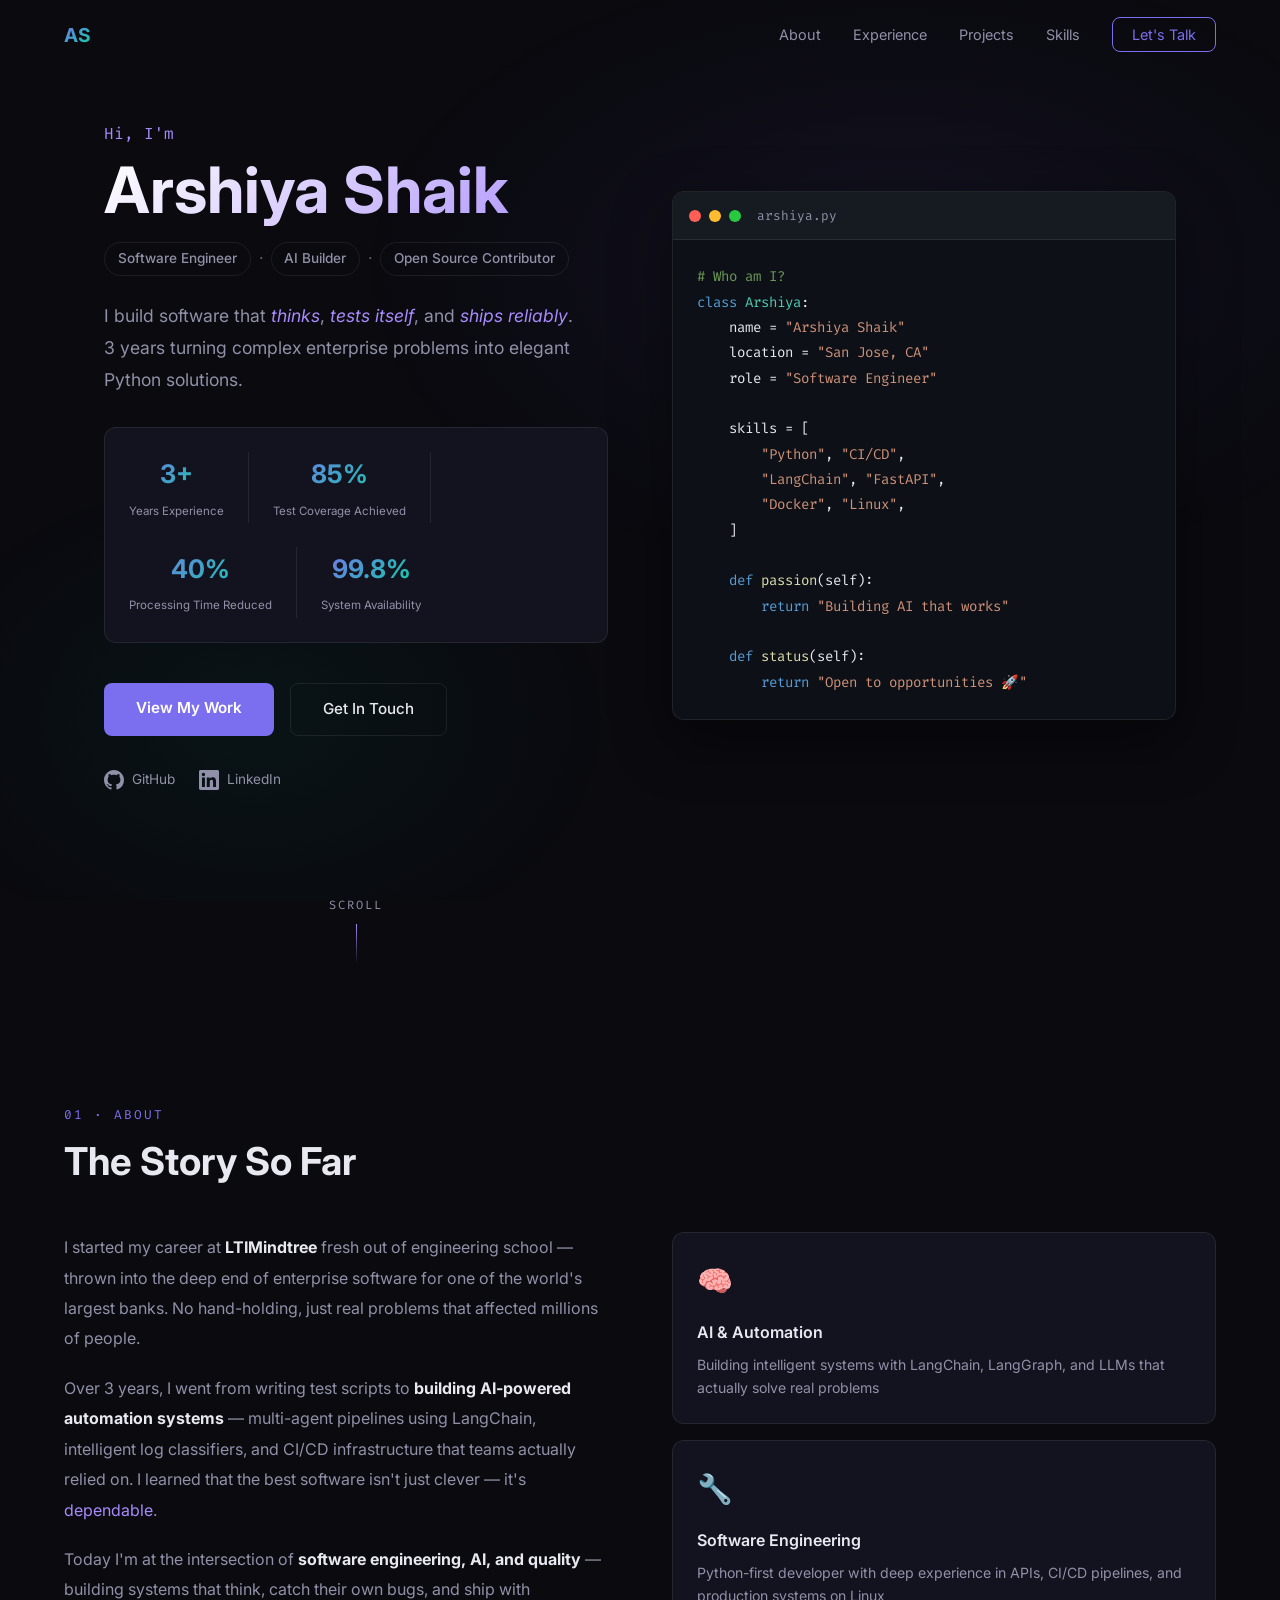
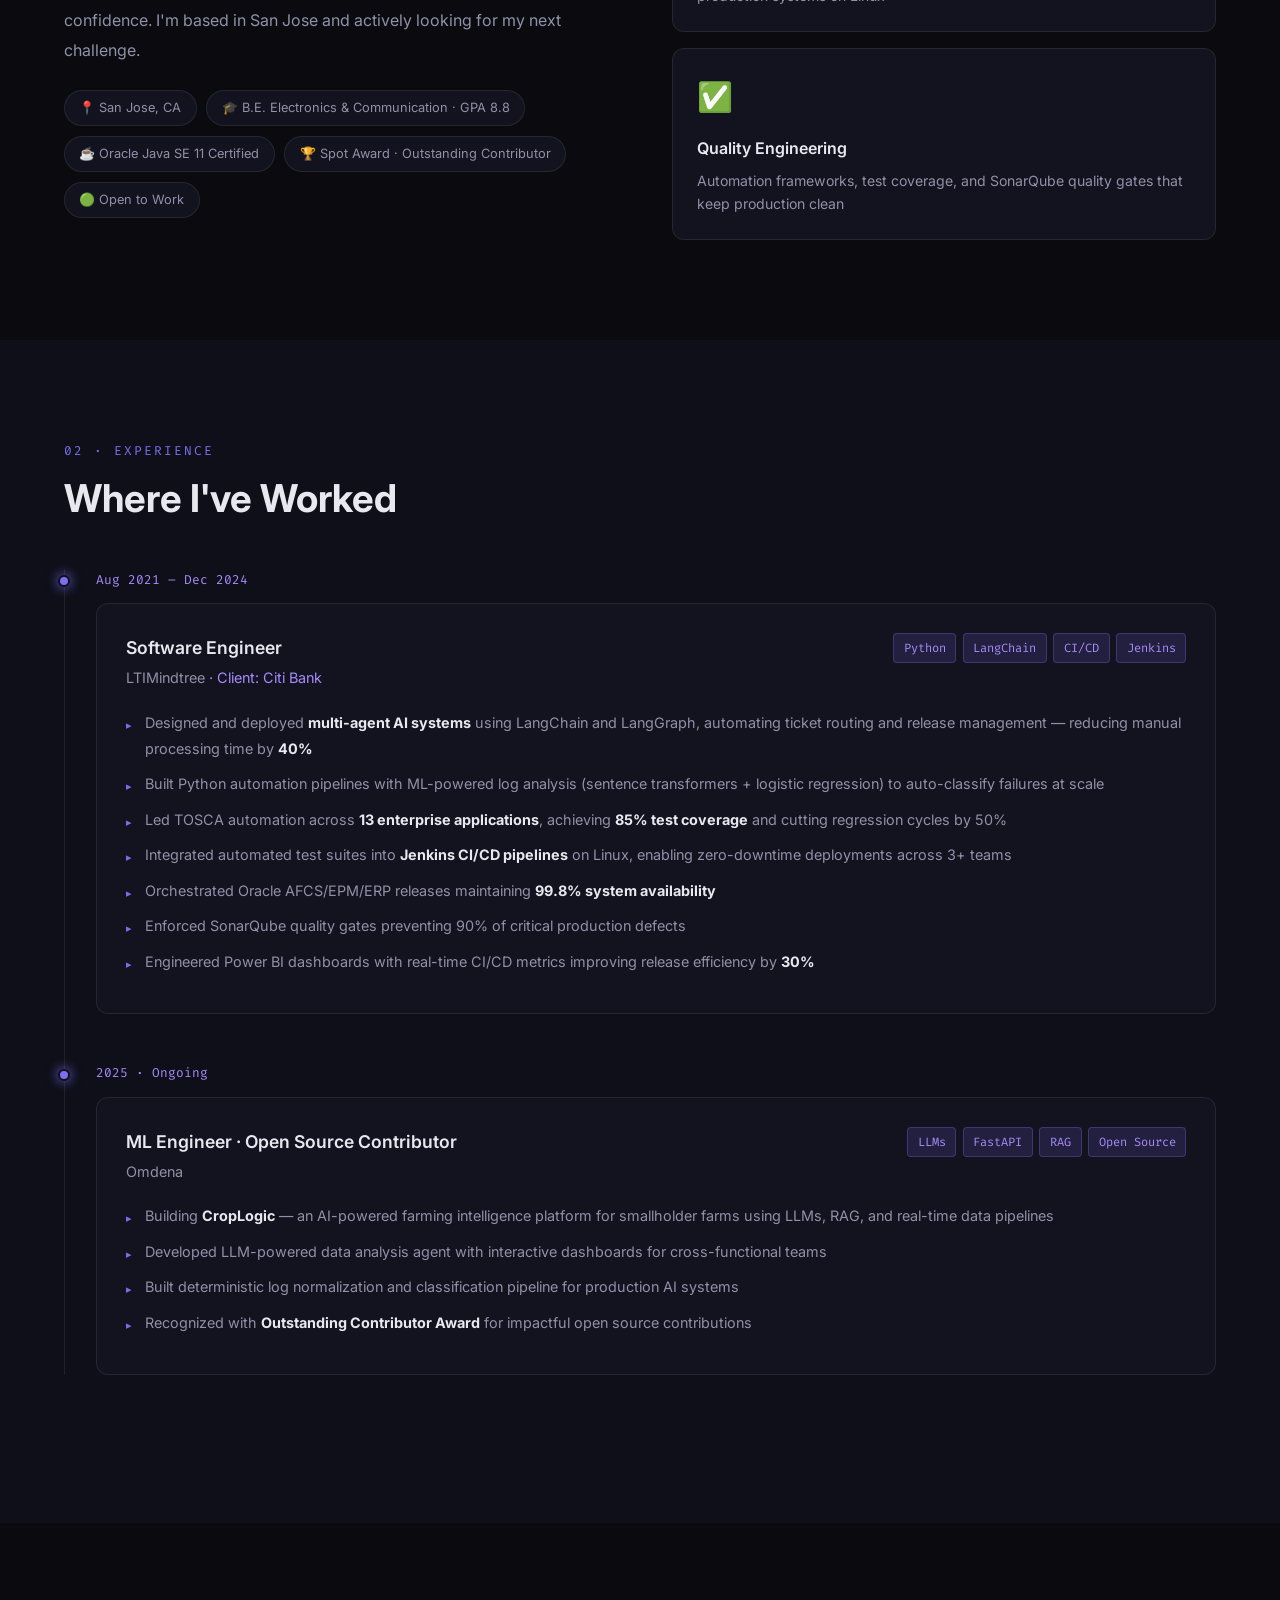
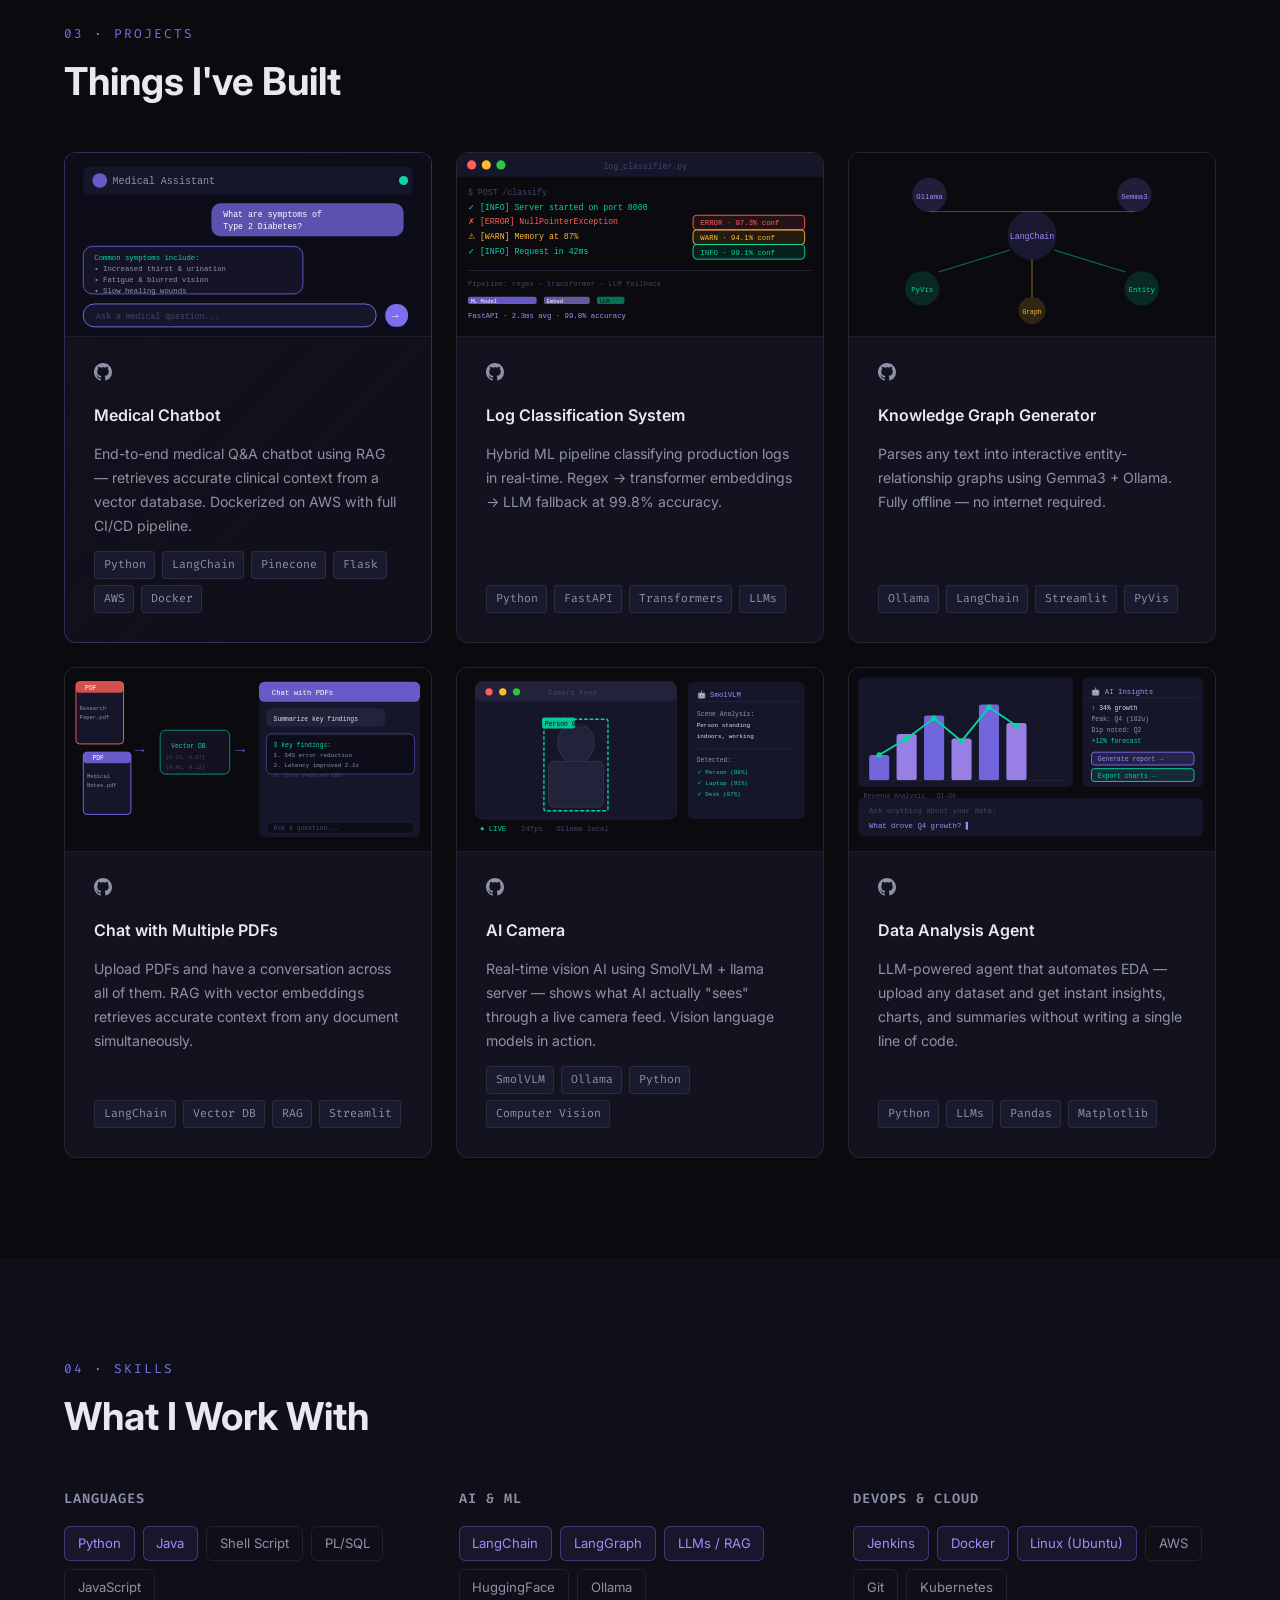
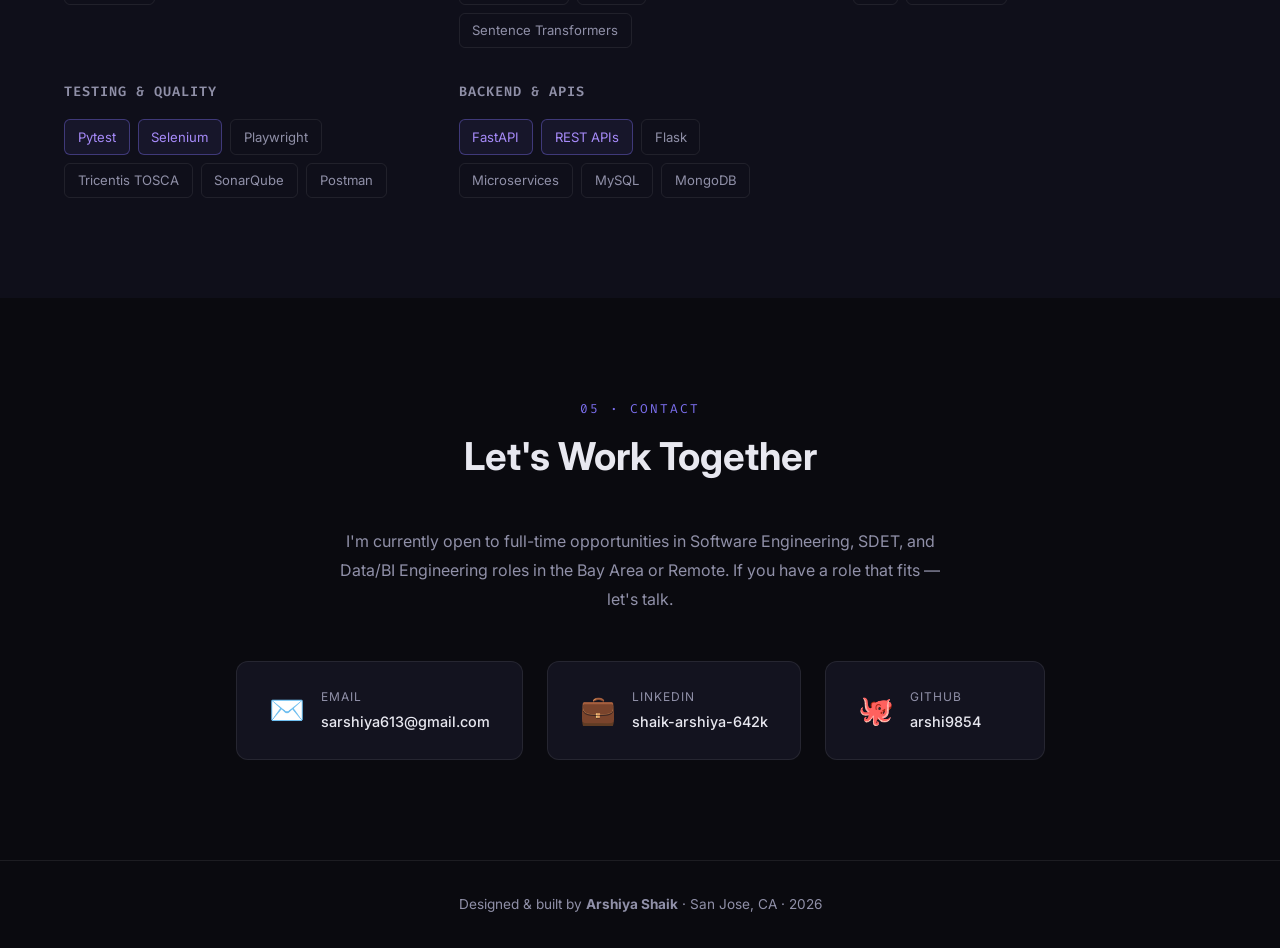
==== commit c0a35bc8: "Fix: invalid CSS hex color breaking nav layout + cache bust v4" ====
--- a/index.html
+++ b/index.html
@@ -8,7 +8,7 @@
   <meta name="keywords" content="Software Engineer, Python, AI, LangChain, CI/CD, SDET, San Jose, Bay Area" />
   <link rel="preconnect" href="https://fonts.googleapis.com">
   <link href="https://fonts.googleapis.com/css2?family=Inter:wght@300;400;500;600;700&family=Fira+Code:wght@400;500&display=swap" rel="stylesheet">
-  <link rel="stylesheet" href="styles.css" />
+  <link rel="stylesheet" href="styles.css?v=4" />
 </head>
 <body>
 
--- a/styles.css
+++ b/styles.css
@@ -12,7 +12,7 @@
   --accent3: #06d6a0;
   --text: #e8e8f0;
   --text2: #9090a8;
-  --text3: #6060788;
+  --text3: #606078;
   --white: #ffffff;
   --red: #ff5f57;
   --yellow: #febc2e;
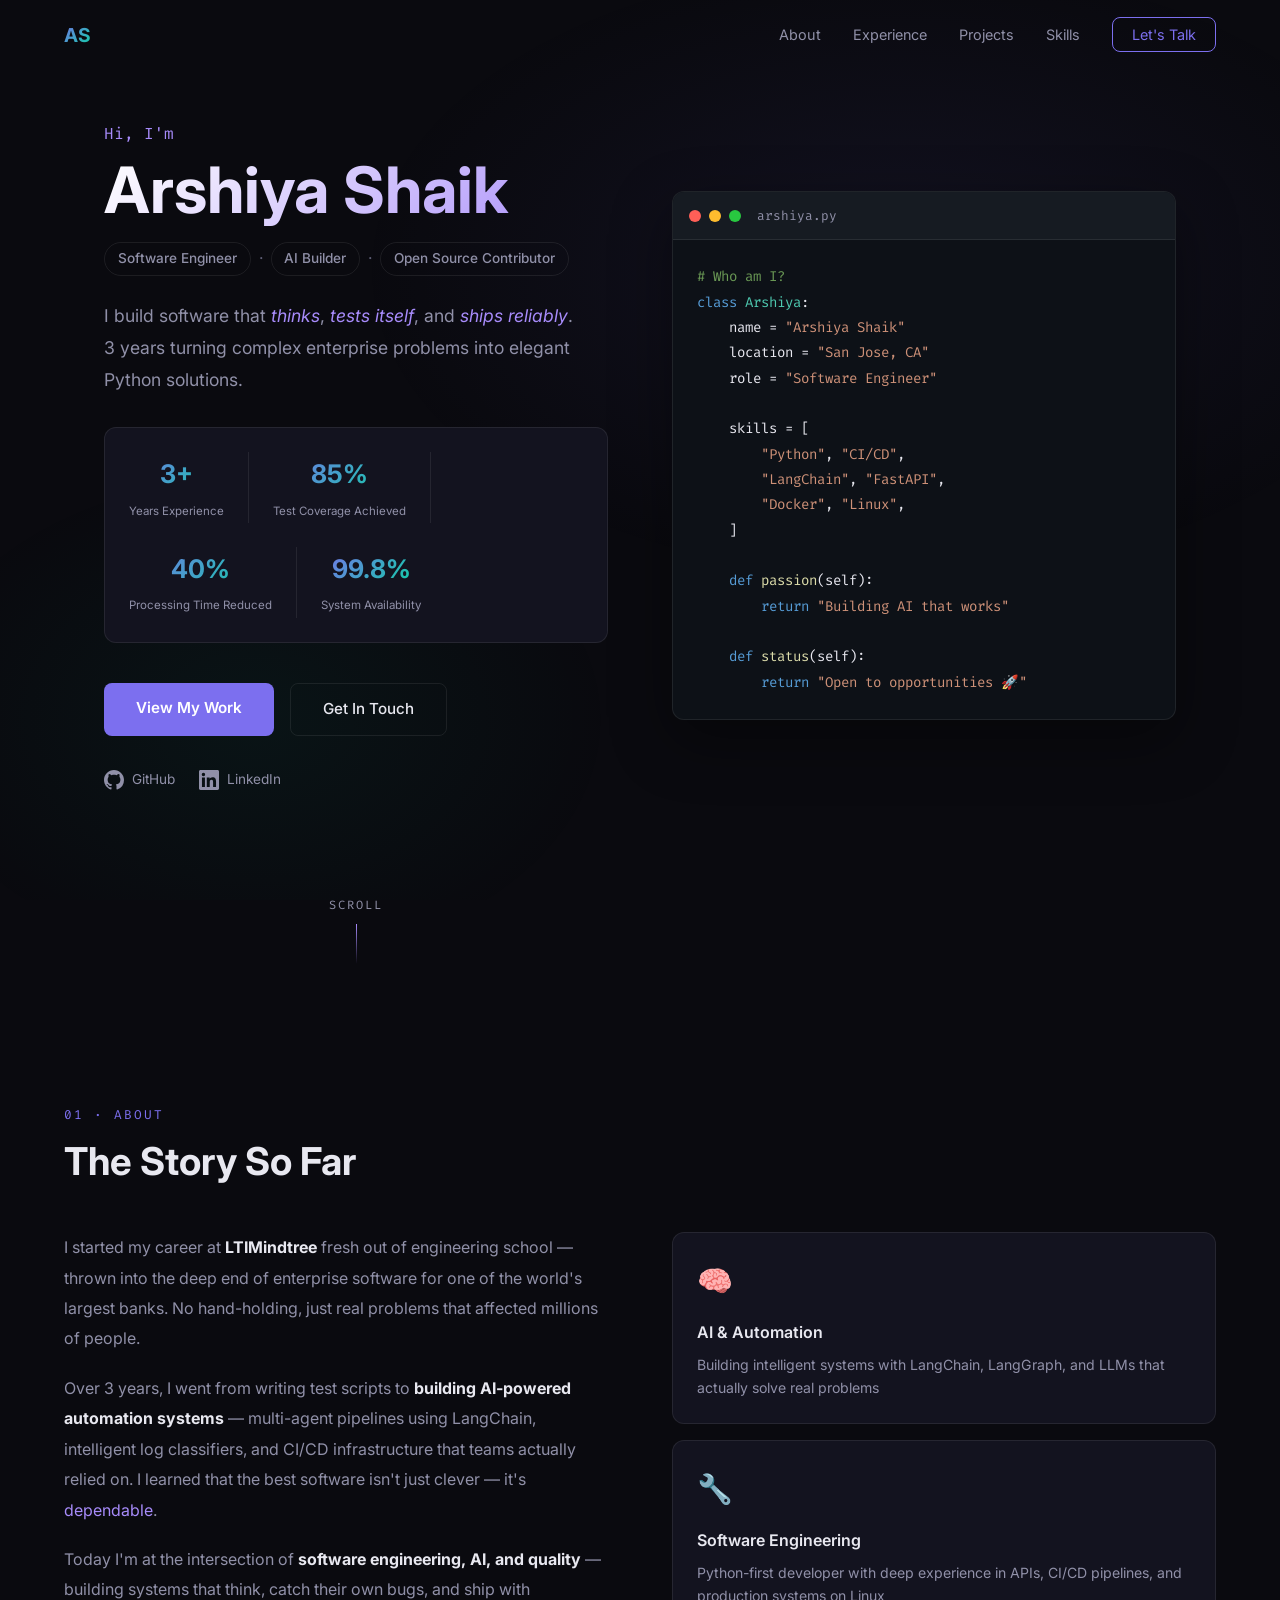
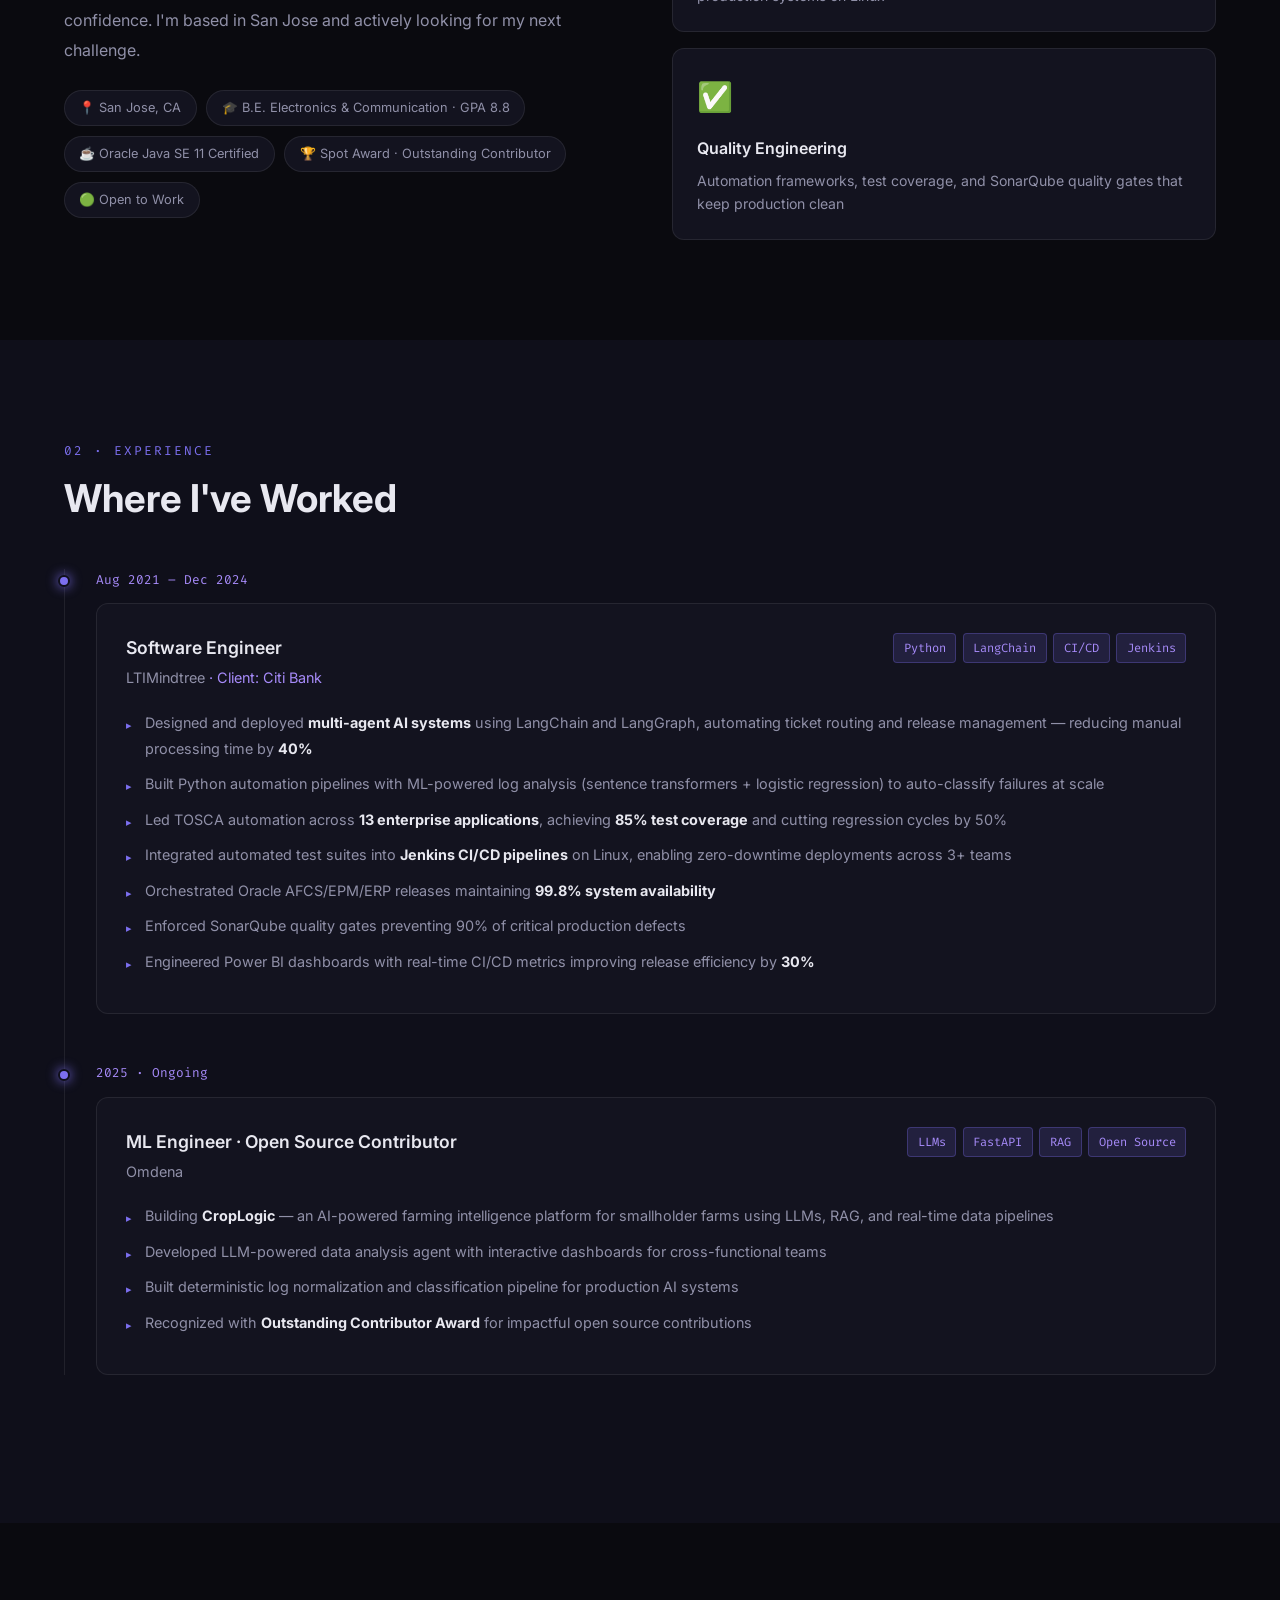
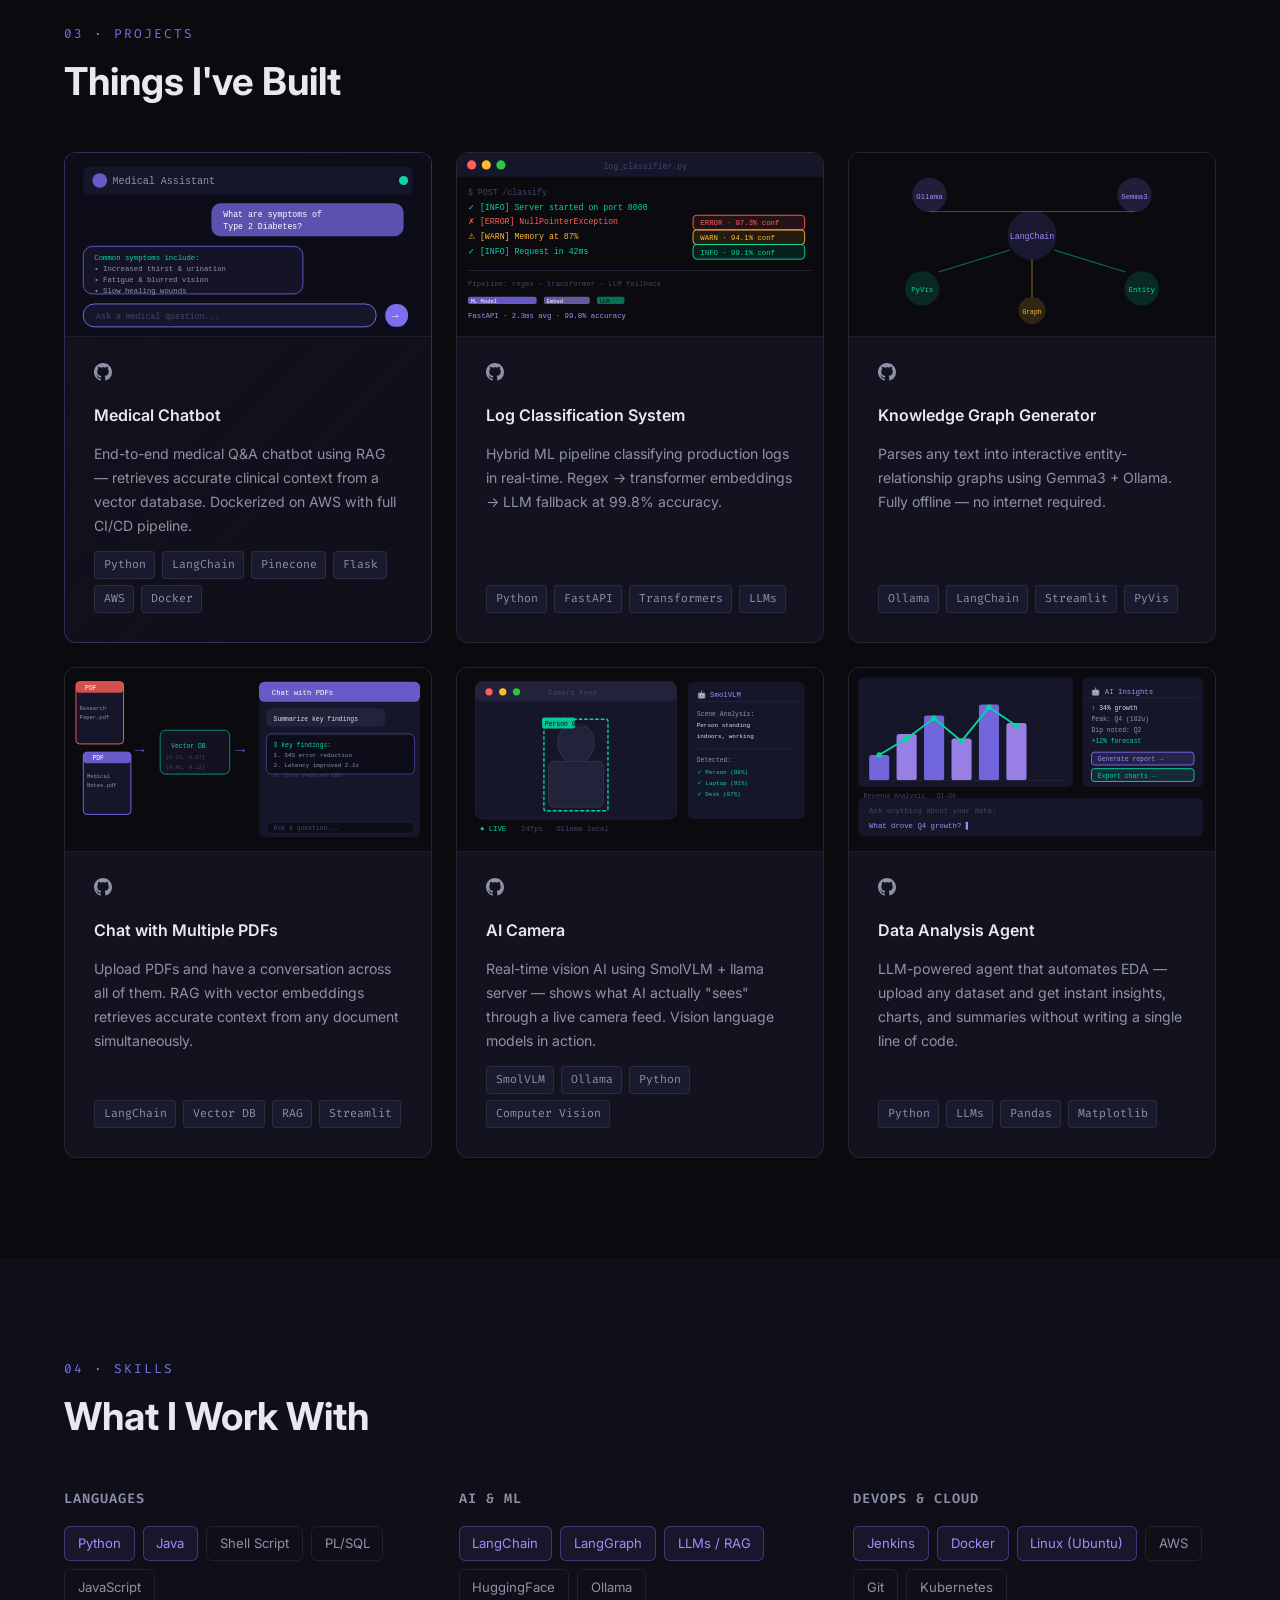
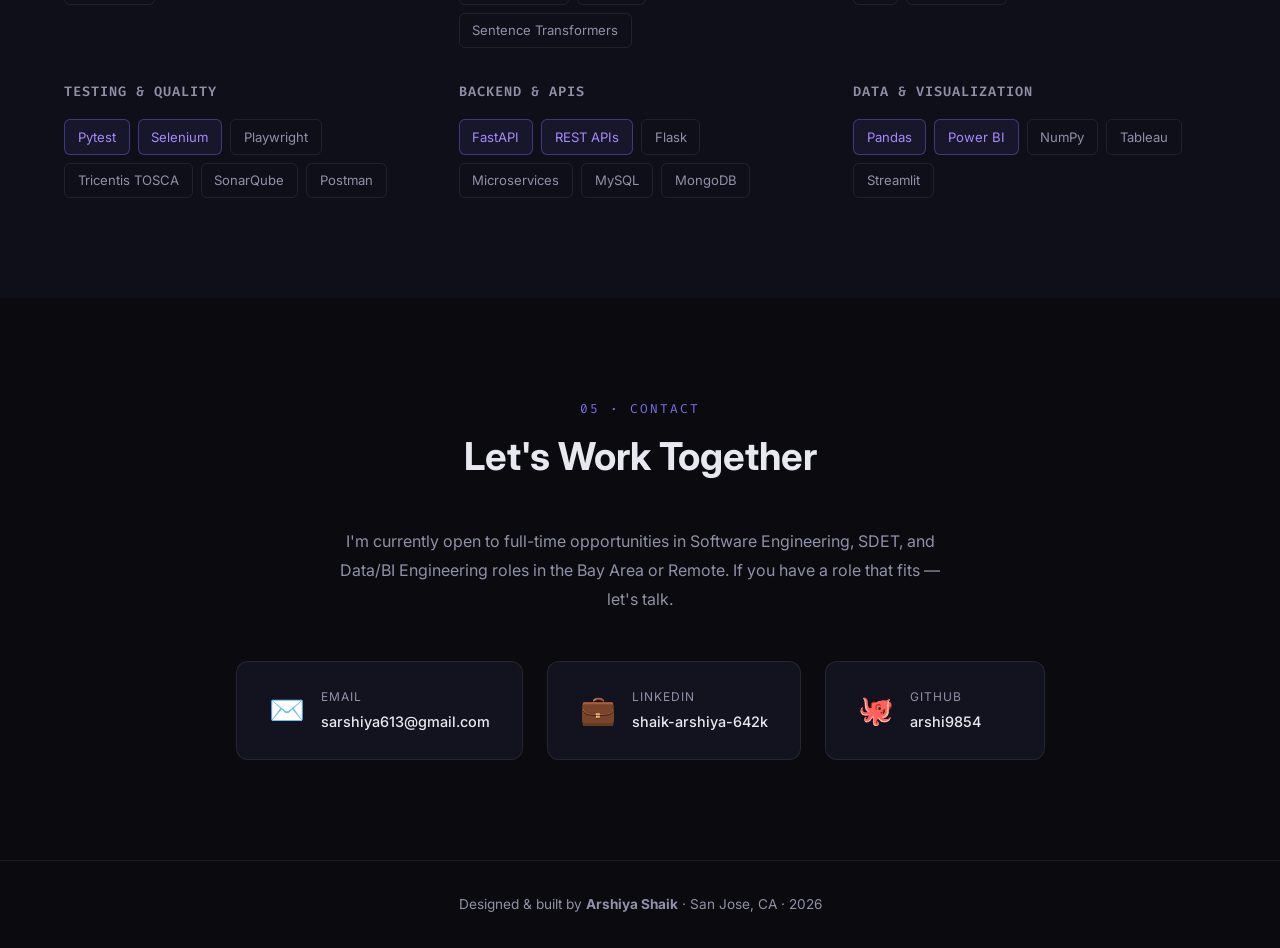
==== commit b0f561d6: "Add: SVG project mockups restored + rich scroll-reveal animations with stagger" ====
--- a/index.html
+++ b/index.html
@@ -8,7 +8,7 @@
   <meta name="keywords" content="Software Engineer, Python, AI, LangChain, CI/CD, SDET, San Jose, Bay Area" />
   <link rel="preconnect" href="https://fonts.googleapis.com">
   <link href="https://fonts.googleapis.com/css2?family=Inter:wght@300;400;500;600;700&family=Fira+Code:wght@400;500&display=swap" rel="stylesheet">
-  <link rel="stylesheet" href="styles.css?v=4" />
+  <link rel="stylesheet" href="styles.css?v=5" />
 </head>
 <body>
 
@@ -116,10 +116,10 @@
   <!-- ABOUT -->
   <section id="about" class="section">
     <div class="container">
-      <div class="section-label">01 · About</div>
-      <h2 class="section-title">The Story So Far</h2>
+      <div class="section-label reveal">01 · About</div>
+      <h2 class="section-title reveal">The Story So Far</h2>
       <div class="about-grid">
-        <div class="about-text">
+        <div class="about-text reveal">
           <p>
             I started my career at <strong>LTIMindtree</strong> fresh out of engineering school — thrown into the deep end of enterprise software for one of the world's largest banks. No hand-holding, just real problems that affected millions of people.
           </p>
@@ -137,18 +137,18 @@
             <span class="badge">🟢 Open to Work</span>
           </div>
         </div>
-        <div class="about-card-stack">
-          <div class="about-card">
+        <div class="about-card-stack reveal">
+          <div class="about-card reveal">
             <div class="card-icon">🧠</div>
             <h3>AI & Automation</h3>
             <p>Building intelligent systems with LangChain, LangGraph, and LLMs that actually solve real problems</p>
           </div>
-          <div class="about-card">
+          <div class="about-card reveal">
             <div class="card-icon">🔧</div>
             <h3>Software Engineering</h3>
             <p>Python-first developer with deep experience in APIs, CI/CD pipelines, and production systems on Linux</p>
           </div>
-          <div class="about-card">
+          <div class="about-card reveal">
             <div class="card-icon">✅</div>
             <h3>Quality Engineering</h3>
             <p>Automation frameworks, test coverage, and SonarQube quality gates that keep production clean</p>
@@ -161,8 +161,8 @@
   <!-- EXPERIENCE -->
   <section id="experience" class="section section-dark">
     <div class="container">
-      <div class="section-label">02 · Experience</div>
-      <h2 class="section-title">Where I've Worked</h2>
+      <div class="section-label reveal">02 · Experience</div>
+      <h2 class="section-title reveal">Where I've Worked</h2>
       <div class="timeline">
 
         <div class="timeline-item reveal">
@@ -225,8 +225,8 @@
   <!-- PROJECTS -->
   <section id="projects" class="section">
     <div class="container">
-      <div class="section-label">03 · Projects</div>
-      <h2 class="section-title">Things I've Built</h2>
+      <div class="section-label reveal">03 · Projects</div>
+      <h2 class="section-title reveal">Things I've Built</h2>
       <div class="projects-grid">
 
         <div class="project-card featured reveal">
@@ -253,7 +253,7 @@
           </div>
           <div class="project-top">
             <div class="project-links">
-              <a href="https://github.com/arshi9854" target="_blank" class="project-link" title="GitHub">
+              <a href="https://github.com/arshi9854/End-To-End-Medical-Chatbot-using-Generative-AI" target="_blank" class="project-link" title="GitHub">
                 <svg width="18" height="18" viewBox="0 0 24 24" fill="currentColor"><path d="M12 0C5.37 0 0 5.37 0 12c0 5.31 3.435 9.795 8.205 11.385.6.105.825-.255.825-.57 0-.285-.015-1.23-.015-2.235-3.015.555-3.795-.735-4.035-1.41-.135-.345-.72-1.41-1.23-1.695-.42-.225-1.02-.78-.015-.795.945-.015 1.62.87 1.845 1.23 1.08 1.815 2.805 1.305 3.495.99.105-.78.42-1.305.765-1.605-2.67-.3-5.46-1.335-5.46-5.925 0-1.305.465-2.385 1.23-3.225-.12-.3-.54-1.53.12-3.18 0 0 1.005-.315 3.3 1.23.96-.27 1.98-.405 3-.405s2.04.135 3 .405c2.295-1.56 3.3-1.23 3.3-1.23.66 1.65.24 2.88.12 3.18.765.84 1.23 1.905 1.23 3.225 0 4.605-2.805 5.625-5.475 5.925.435.375.81 1.095.81 2.22 0 1.605-.015 2.895-.015 3.3 0 .315.225.69.825.57A12.02 12.02 0 0 0 24 12c0-6.63-5.37-12-12-12z"/></svg>
               </a>
             </div>
@@ -298,7 +298,7 @@
           </div>
           <div class="project-top">
             <div class="project-links">
-              <a href="https://github.com/arshi9854" target="_blank" class="project-link">
+              <a href="https://github.com/arshi9854/Log-Classification-System-using-GenAI" target="_blank" class="project-link">
                 <svg width="18" height="18" viewBox="0 0 24 24" fill="currentColor"><path d="M12 0C5.37 0 0 5.37 0 12c0 5.31 3.435 9.795 8.205 11.385.6.105.825-.255.825-.57 0-.285-.015-1.23-.015-2.235-3.015.555-3.795-.735-4.035-1.41-.135-.345-.72-1.41-1.23-1.695-.42-.225-1.02-.78-.015-.795.945-.015 1.62.87 1.845 1.23 1.08 1.815 2.805 1.305 3.495.99.105-.78.42-1.305.765-1.605-2.67-.3-5.46-1.335-5.46-5.925 0-1.305.465-2.385 1.23-3.225-.12-.3-.54-1.53.12-3.18 0 0 1.005-.315 3.3 1.23.96-.27 1.98-.405 3-.405s2.04.135 3 .405c2.295-1.56 3.3-1.23 3.3-1.23.66 1.65.24 2.88.12 3.18.765.84 1.23 1.905 1.23 3.225 0 4.605-2.805 5.625-5.475 5.925.435.375.81 1.095.81 2.22 0 1.605-.015 2.895-.015 3.3 0 .315.225.69.825.57A12.02 12.02 0 0 0 24 12c0-6.63-5.37-12-12-12z"/></svg>
               </a>
             </div>
@@ -335,7 +335,7 @@
           </div>
           <div class="project-top">
             <div class="project-links">
-              <a href="https://github.com/arshi9854" target="_blank" class="project-link">
+              <a href="https://github.com/arshi9854/knowledge_graph_generator" target="_blank" class="project-link">
                 <svg width="18" height="18" viewBox="0 0 24 24" fill="currentColor"><path d="M12 0C5.37 0 0 5.37 0 12c0 5.31 3.435 9.795 8.205 11.385.6.105.825-.255.825-.57 0-.285-.015-1.23-.015-2.235-3.015.555-3.795-.735-4.035-1.41-.135-.345-.72-1.41-1.23-1.695-.42-.225-1.02-.78-.015-.795.945-.015 1.62.87 1.845 1.23 1.08 1.815 2.805 1.305 3.495.99.105-.78.42-1.305.765-1.605-2.67-.3-5.46-1.335-5.46-5.925 0-1.305.465-2.385 1.23-3.225-.12-.3-.54-1.53.12-3.18 0 0 1.005-.315 3.3 1.23.96-.27 1.98-.405 3-.405s2.04.135 3 .405c2.295-1.56 3.3-1.23 3.3-1.23.66 1.65.24 2.88.12 3.18.765.84 1.23 1.905 1.23 3.225 0 4.605-2.805 5.625-5.475 5.925.435.375.81 1.095.81 2.22 0 1.605-.015 2.895-.015 3.3 0 .315.225.69.825.57A12.02 12.02 0 0 0 24 12c0-6.63-5.37-12-12-12z"/></svg>
               </a>
             </div>
@@ -477,7 +477,7 @@
           </div>
           <div class="project-top">
             <div class="project-links">
-              <a href="https://github.com/arshi9854" target="_blank" class="project-link">
+              <a href="https://github.com/arshi9854/Data-Analysis-Agent" target="_blank" class="project-link">
                 <svg width="18" height="18" viewBox="0 0 24 24" fill="currentColor"><path d="M12 0C5.37 0 0 5.37 0 12c0 5.31 3.435 9.795 8.205 11.385.6.105.825-.255.825-.57 0-.285-.015-1.23-.015-2.235-3.015.555-3.795-.735-4.035-1.41-.135-.345-.72-1.41-1.23-1.695-.42-.225-1.02-.78-.015-.795.945-.015 1.62.87 1.845 1.23 1.08 1.815 2.805 1.305 3.495.99.105-.78.42-1.305.765-1.605-2.67-.3-5.46-1.335-5.46-5.925 0-1.305.465-2.385 1.23-3.225-.12-.3-.54-1.53.12-3.18 0 0 1.005-.315 3.3 1.23.96-.27 1.98-.405 3-.405s2.04.135 3 .405c2.295-1.56 3.3-1.23 3.3-1.23.66 1.65.24 2.88.12 3.18.765.84 1.23 1.905 1.23 3.225 0 4.605-2.805 5.625-5.475 5.925.435.375.81 1.095.81 2.22 0 1.605-.015 2.895-.015 3.3 0 .315.225.69.825.57A12.02 12.02 0 0 0 24 12c0-6.63-5.37-12-12-12z"/></svg>
               </a>
             </div>
@@ -496,8 +496,8 @@
   <!-- SKILLS -->
   <section id="skills" class="section section-dark">
     <div class="container">
-      <div class="section-label">04 · Skills</div>
-      <h2 class="section-title">What I Work With</h2>
+      <div class="section-label reveal">04 · Skills</div>
+      <h2 class="section-title reveal">What I Work With</h2>
       <div class="skills-grid">
         <div class="skill-group reveal">
           <h3>Languages</h3>
@@ -570,7 +570,7 @@
   <!-- CONTACT -->
   <section id="contact" class="section">
     <div class="container contact-container">
-      <div class="section-label">05 · Contact</div>
+      <div class="section-label reveal">05 · Contact</div>
       <h2 class="section-title">Let's Work Together</h2>
       <p class="contact-sub">I'm currently open to full-time opportunities in Software Engineering, SDET, and Data/BI Engineering roles in the Bay Area or Remote. If you have a role that fits — let's talk.</p>
       <div class="contact-cards">
--- a/styles.css
+++ b/styles.css
@@ -391,8 +391,81 @@
 }
 
 /* ===== REVEAL ANIMATIONS ===== */
-.reveal { opacity: 0; transform: translateY(30px); transition: all 0.6s ease; }
-.reveal.visible { opacity: 1; transform: translateY(0); }
+/* ===== SCROLL REVEAL ANIMATIONS ===== */
+.reveal {
+  opacity: 0;
+  transform: translateY(40px);
+  transition: opacity 0.7s cubic-bezier(0.16, 1, 0.3, 1),
+              transform 0.7s cubic-bezier(0.16, 1, 0.3, 1);
+}
+.reveal.visible {
+  opacity: 1;
+  transform: translateY(0);
+}
+
+/* Section labels slide in from left */
+.section-label.reveal {
+  transform: translateX(-20px);
+}
+.section-label.reveal.visible {
+  transform: translateX(0);
+}
+
+/* Section titles pop up with slight scale */
+.section-title.reveal {
+  transform: translateY(20px) scale(0.97);
+  transition-delay: 0.08s;
+}
+.section-title.reveal.visible {
+  transform: translateY(0) scale(1);
+}
+
+/* About text slides from left */
+.about-text.reveal {
+  transform: translateX(-30px);
+  transition-delay: 0.1s;
+}
+.about-text.reveal.visible {
+  transform: translateX(0);
+}
+
+/* About card stack slides from right */
+.about-card-stack.reveal {
+  transform: translateX(30px);
+  transition-delay: 0.15s;
+}
+.about-card-stack.reveal.visible {
+  transform: translateX(0);
+}
+
+/* Individual about cards stagger */
+.about-card:nth-child(1).reveal { transition-delay: 0.1s; }
+.about-card:nth-child(2).reveal { transition-delay: 0.2s; }
+.about-card:nth-child(3).reveal { transition-delay: 0.3s; }
+
+/* Project cards stagger with slight scale */
+.project-card.reveal {
+  transform: translateY(40px) scale(0.97);
+  transition: opacity 0.7s cubic-bezier(0.16, 1, 0.3, 1),
+              transform 0.7s cubic-bezier(0.16, 1, 0.3, 1);
+}
+.project-card.reveal.visible {
+  transform: translateY(0) scale(1);
+}
+.project-card:nth-child(1).reveal { transition-delay: 0.05s; }
+.project-card:nth-child(2).reveal { transition-delay: 0.12s; }
+.project-card:nth-child(3).reveal { transition-delay: 0.19s; }
+.project-card:nth-child(4).reveal { transition-delay: 0.26s; }
+.project-card:nth-child(5).reveal { transition-delay: 0.33s; }
+.project-card:nth-child(6).reveal { transition-delay: 0.40s; }
+
+/* Skill groups stagger */
+.skill-group:nth-child(1).reveal { transition-delay: 0.05s; }
+.skill-group:nth-child(2).reveal { transition-delay: 0.12s; }
+.skill-group:nth-child(3).reveal { transition-delay: 0.19s; }
+.skill-group:nth-child(4).reveal { transition-delay: 0.26s; }
+.skill-group:nth-child(5).reveal { transition-delay: 0.33s; }
+.skill-group:nth-child(6).reveal { transition-delay: 0.40s; }
 
 /* ===== RESPONSIVE ===== */
 @media (max-width: 1024px) {
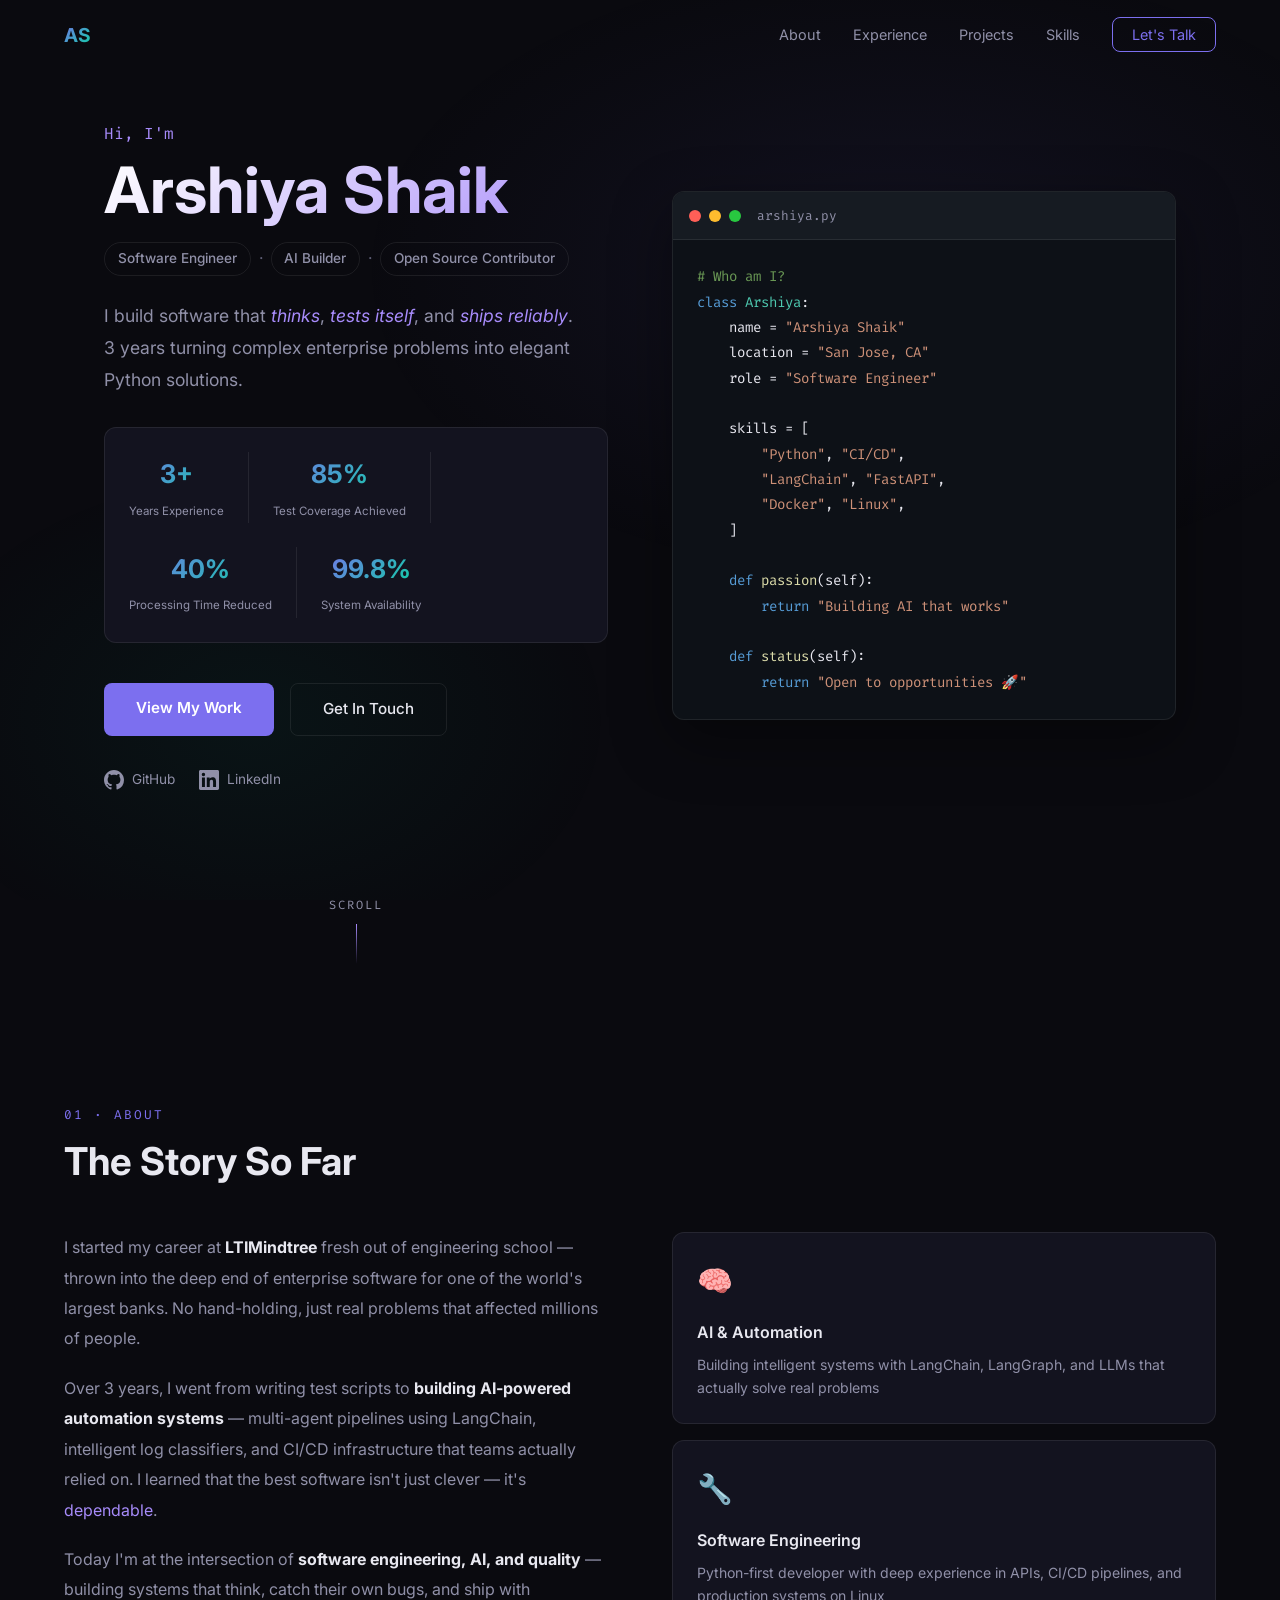
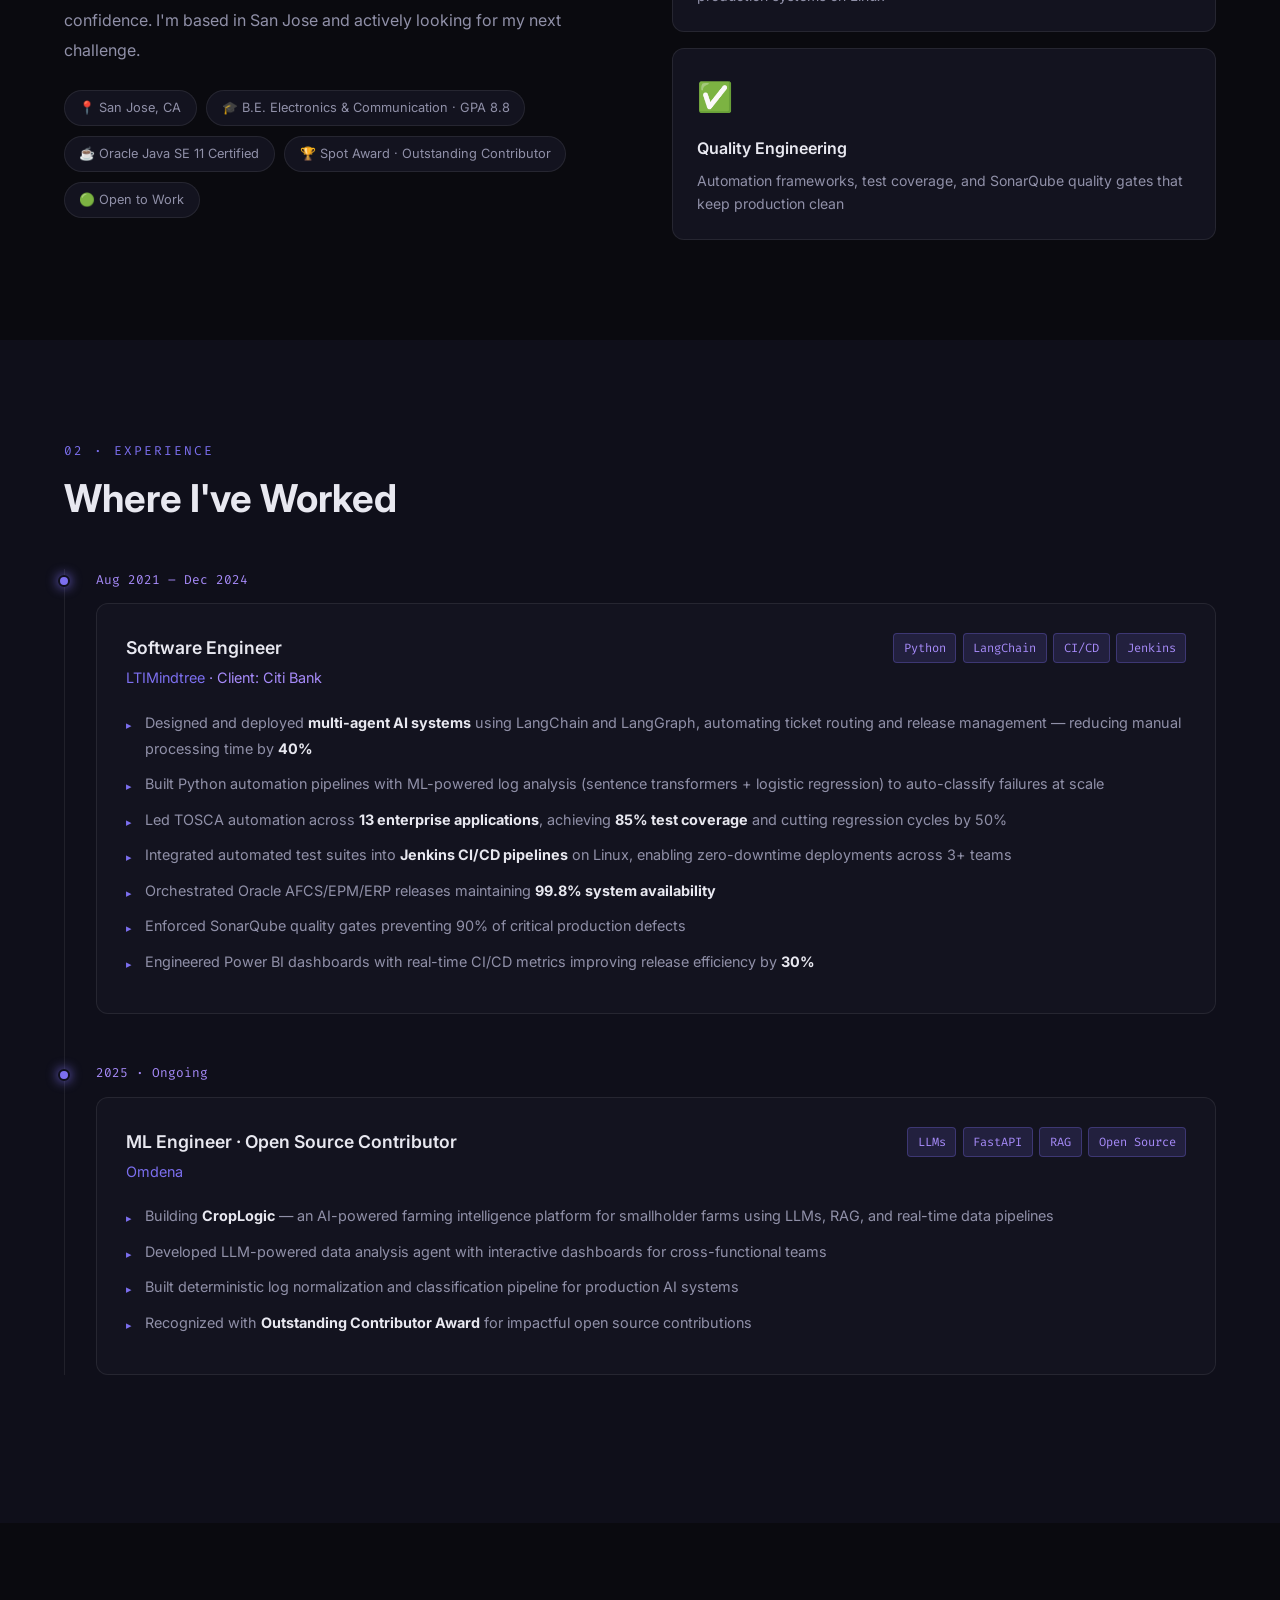
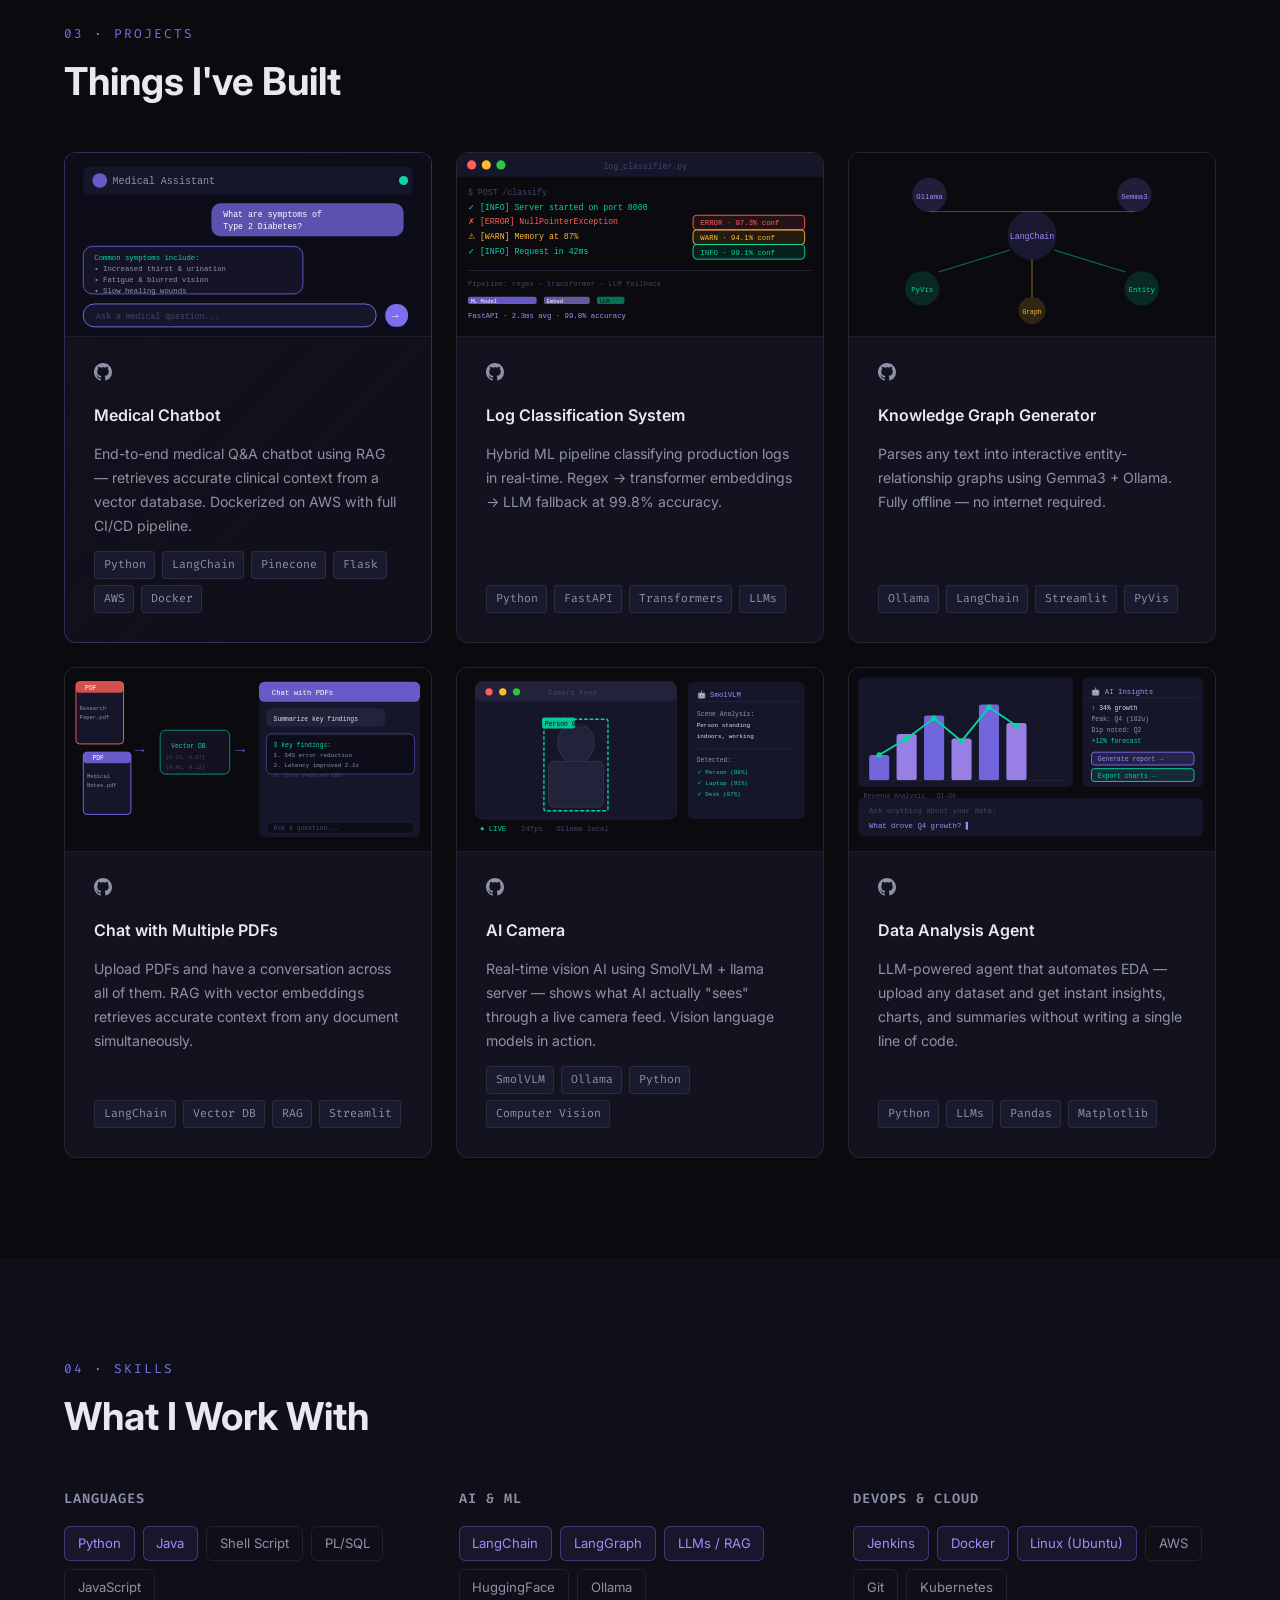
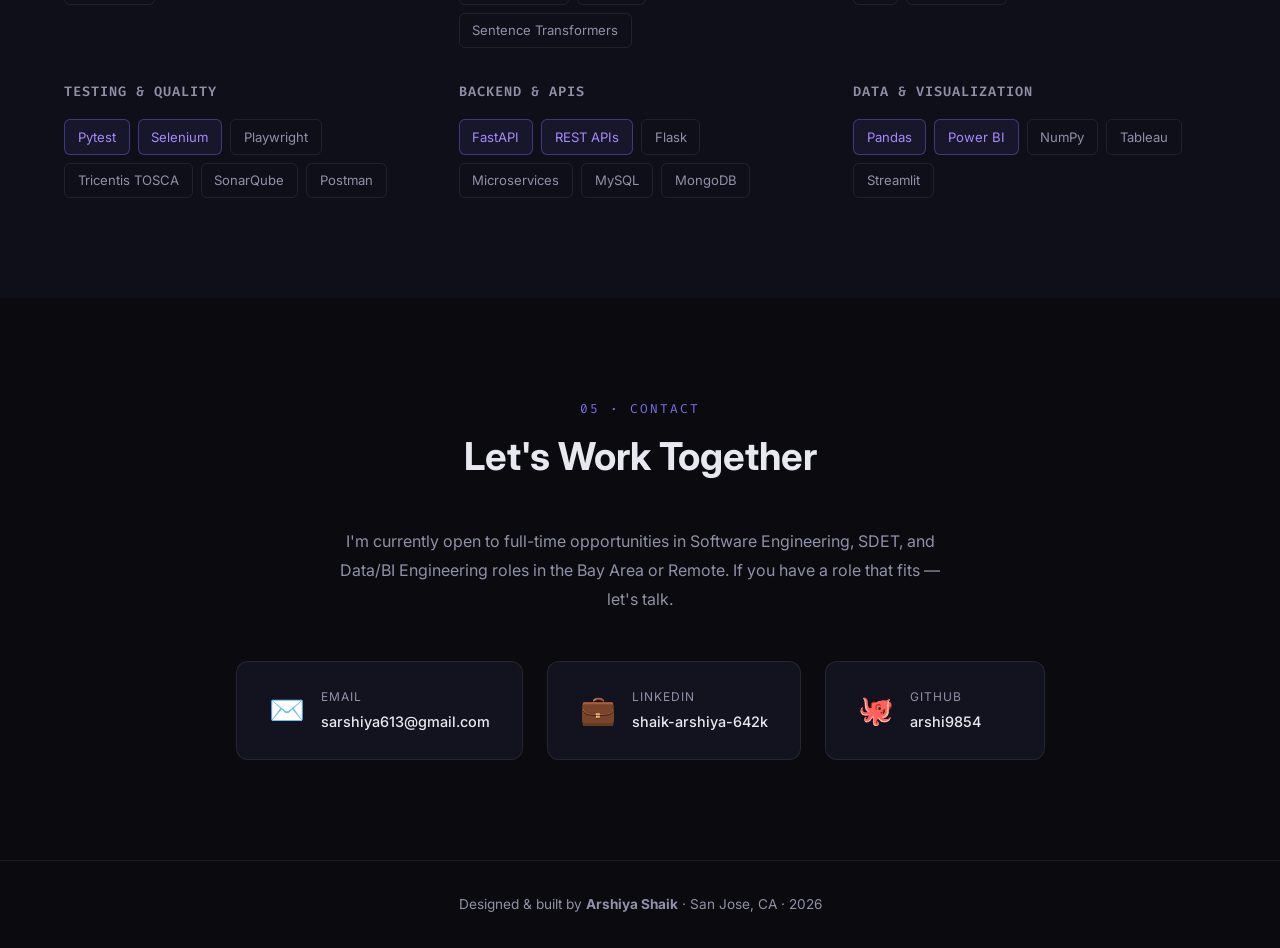
==== commit cd7d666c: "Add: company links for LTIMindtree and Omdena in experience section" ====
--- a/index.html
+++ b/index.html
@@ -172,7 +172,7 @@
             <div class="timeline-header">
               <div>
                 <h3>Software Engineer</h3>
-                <p class="timeline-company">LTIMindtree <span class="timeline-client">· Client: Citi Bank</span></p>
+                <p class="timeline-company"><a href="https://www.ltm.com/" target="_blank" class="company-link">LTIMindtree</a> <span class="timeline-client">· Client: Citi Bank</span></p>
               </div>
               <div class="timeline-tags">
                 <span class="tag">Python</span>
@@ -200,7 +200,7 @@
             <div class="timeline-header">
               <div>
                 <h3>ML Engineer · Open Source Contributor</h3>
-                <p class="timeline-company">Omdena</p>
+                <p class="timeline-company"><a href="https://www.omdena.com/" target="_blank" class="company-link">Omdena</a></p>
               </div>
               <div class="timeline-tags">
                 <span class="tag">LLMs</span>
--- a/styles.css
+++ b/styles.css
@@ -277,6 +277,8 @@
 .timeline-header h3 { font-size: 1.1rem; font-weight: 600; }
 .timeline-company { font-size: 0.9rem; color: var(--text2); margin-top: 0.2rem; }
 .timeline-client { color: var(--accent2); }
+.company-link { color: var(--accent); text-decoration: none; border-bottom: 1px solid transparent; transition: border-color 0.2s; }
+.company-link:hover { border-bottom-color: var(--accent); }
 .timeline-tags { display: flex; flex-wrap: wrap; gap: 0.4rem; }
 .tag {
   font-size: 0.75rem; padding: 0.25rem 0.6rem;
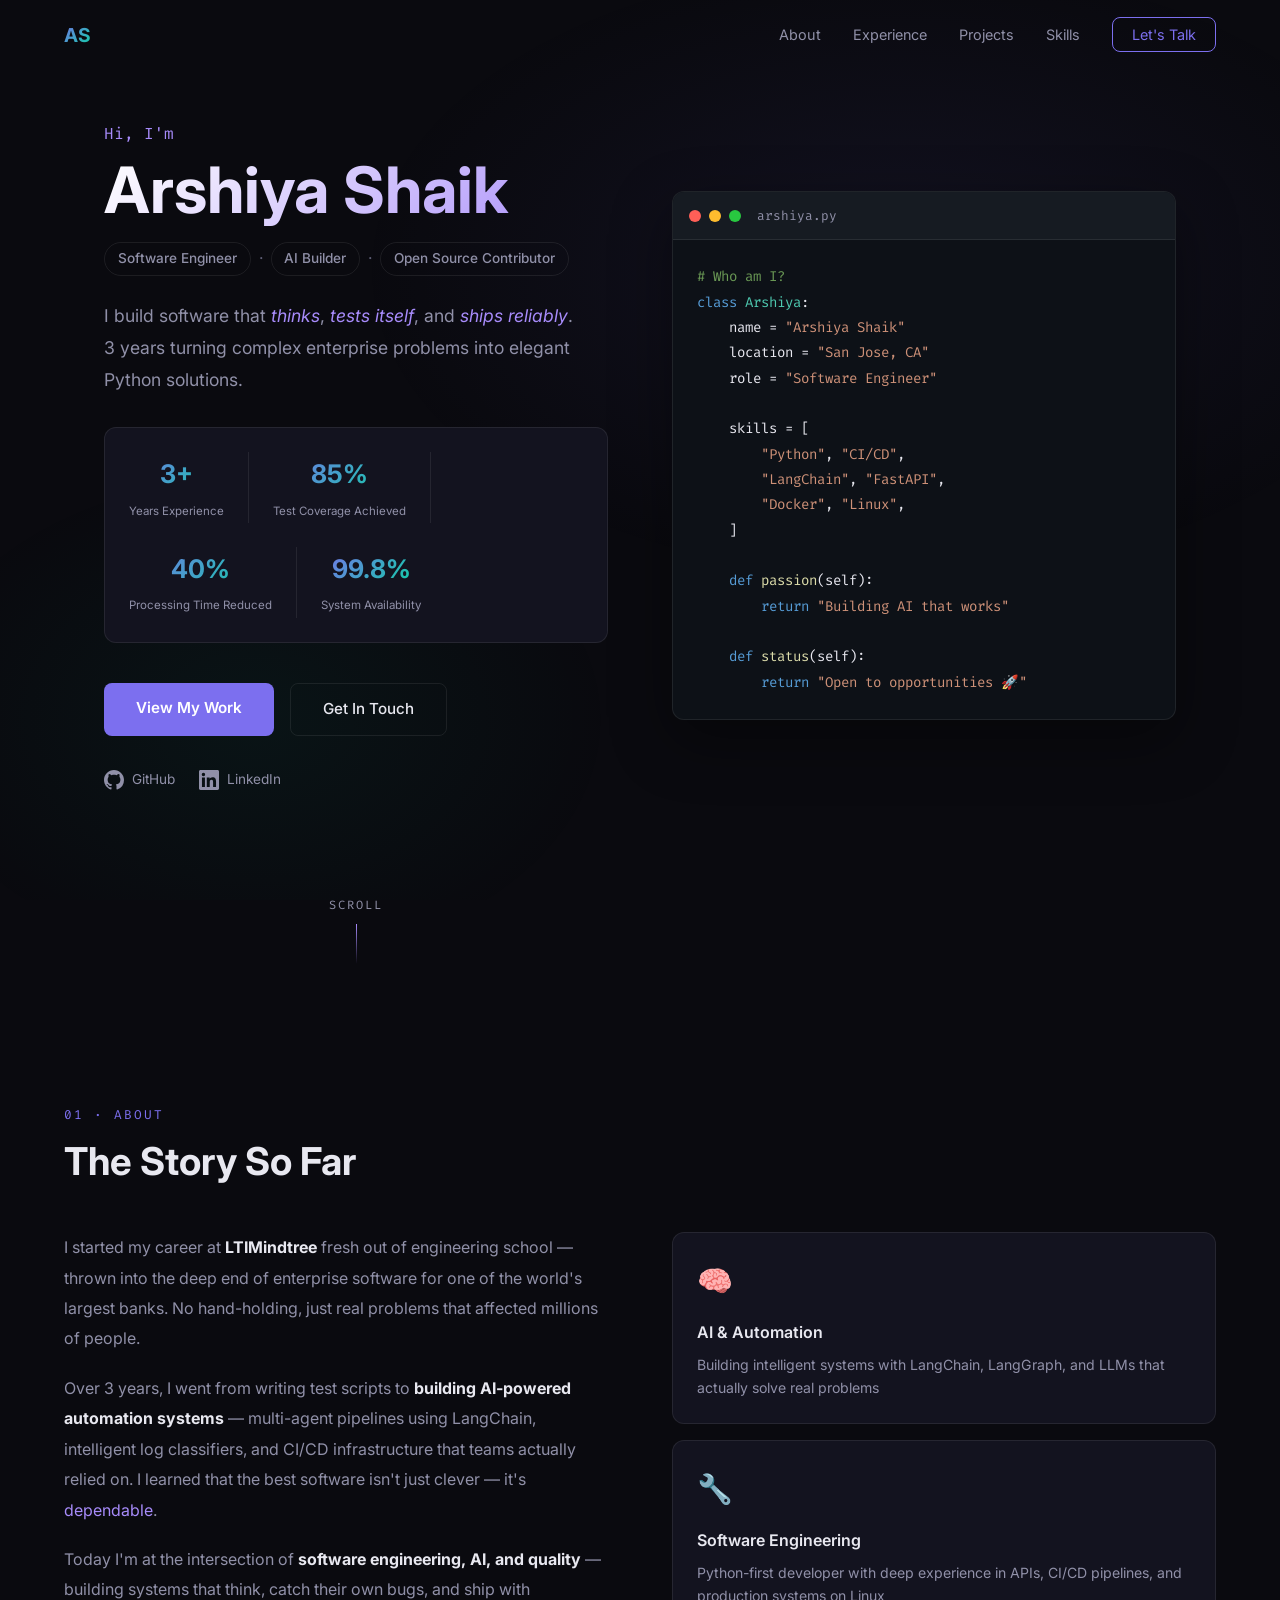
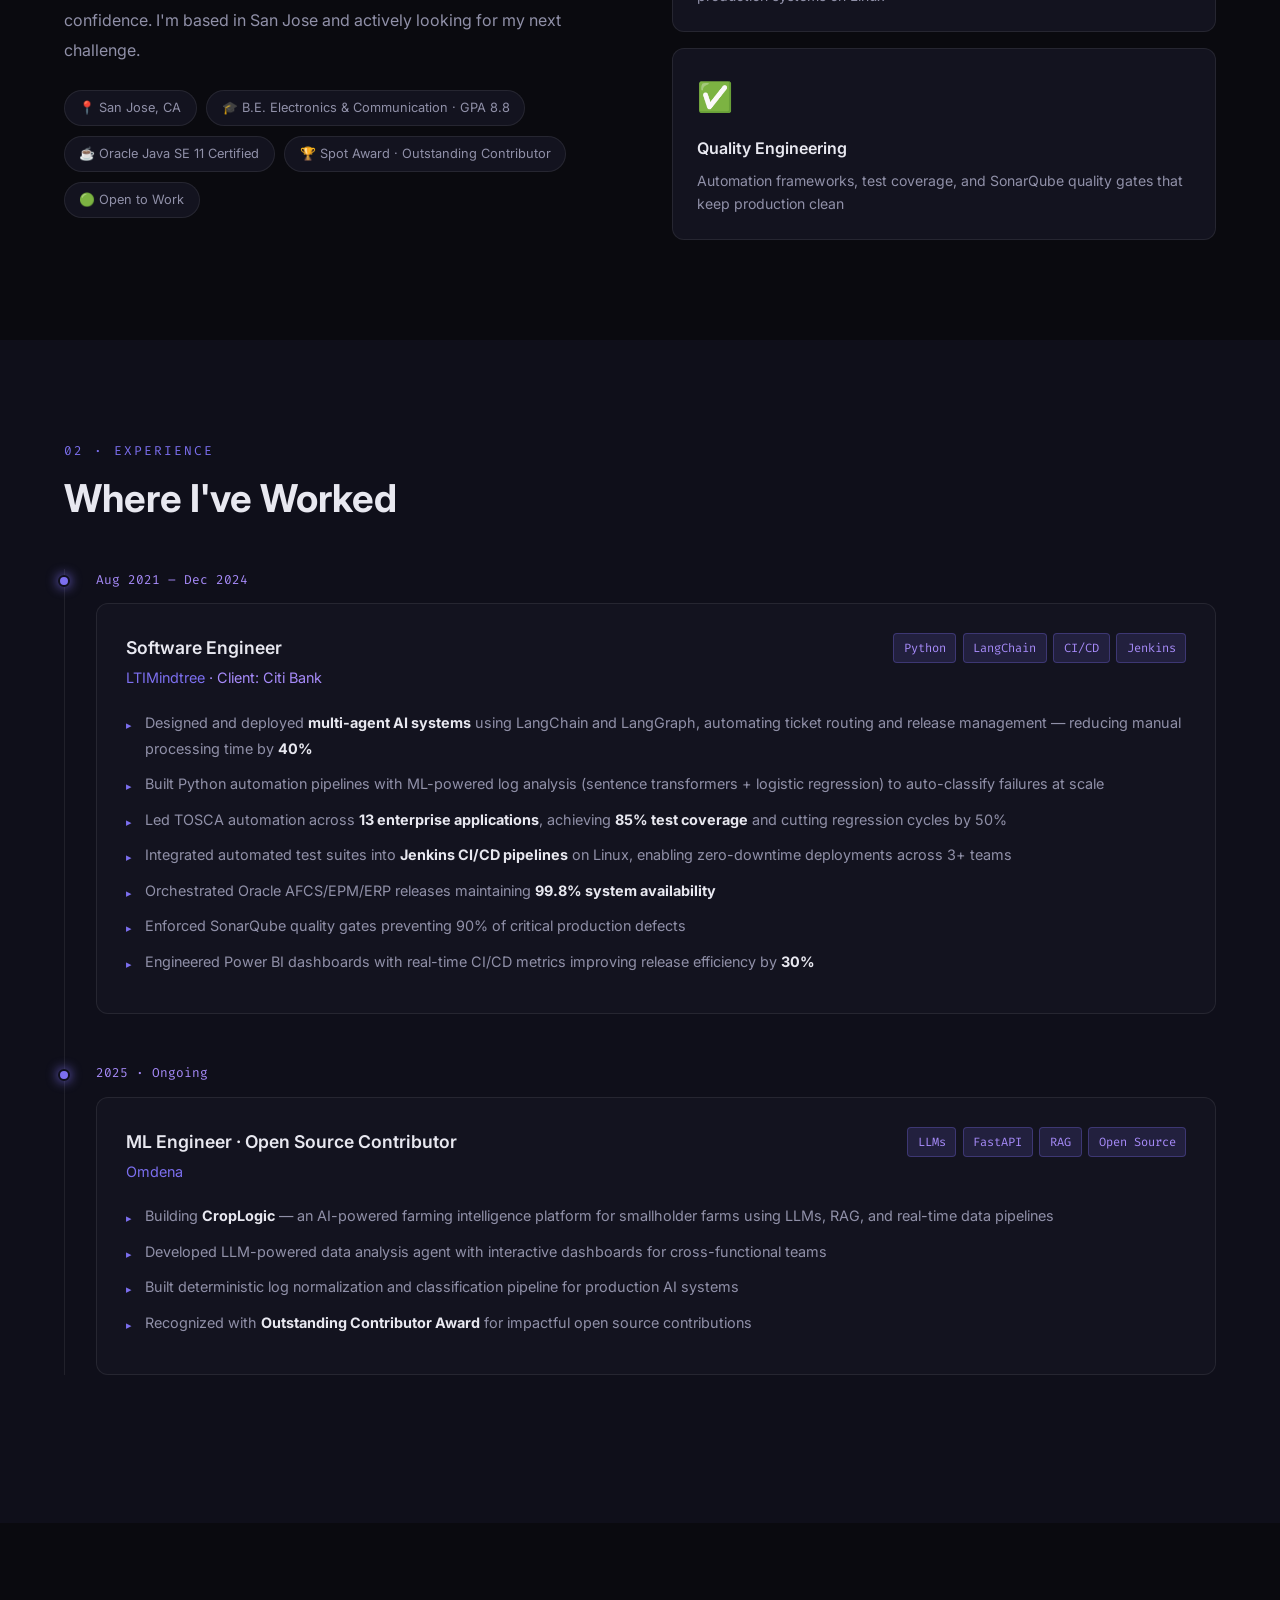
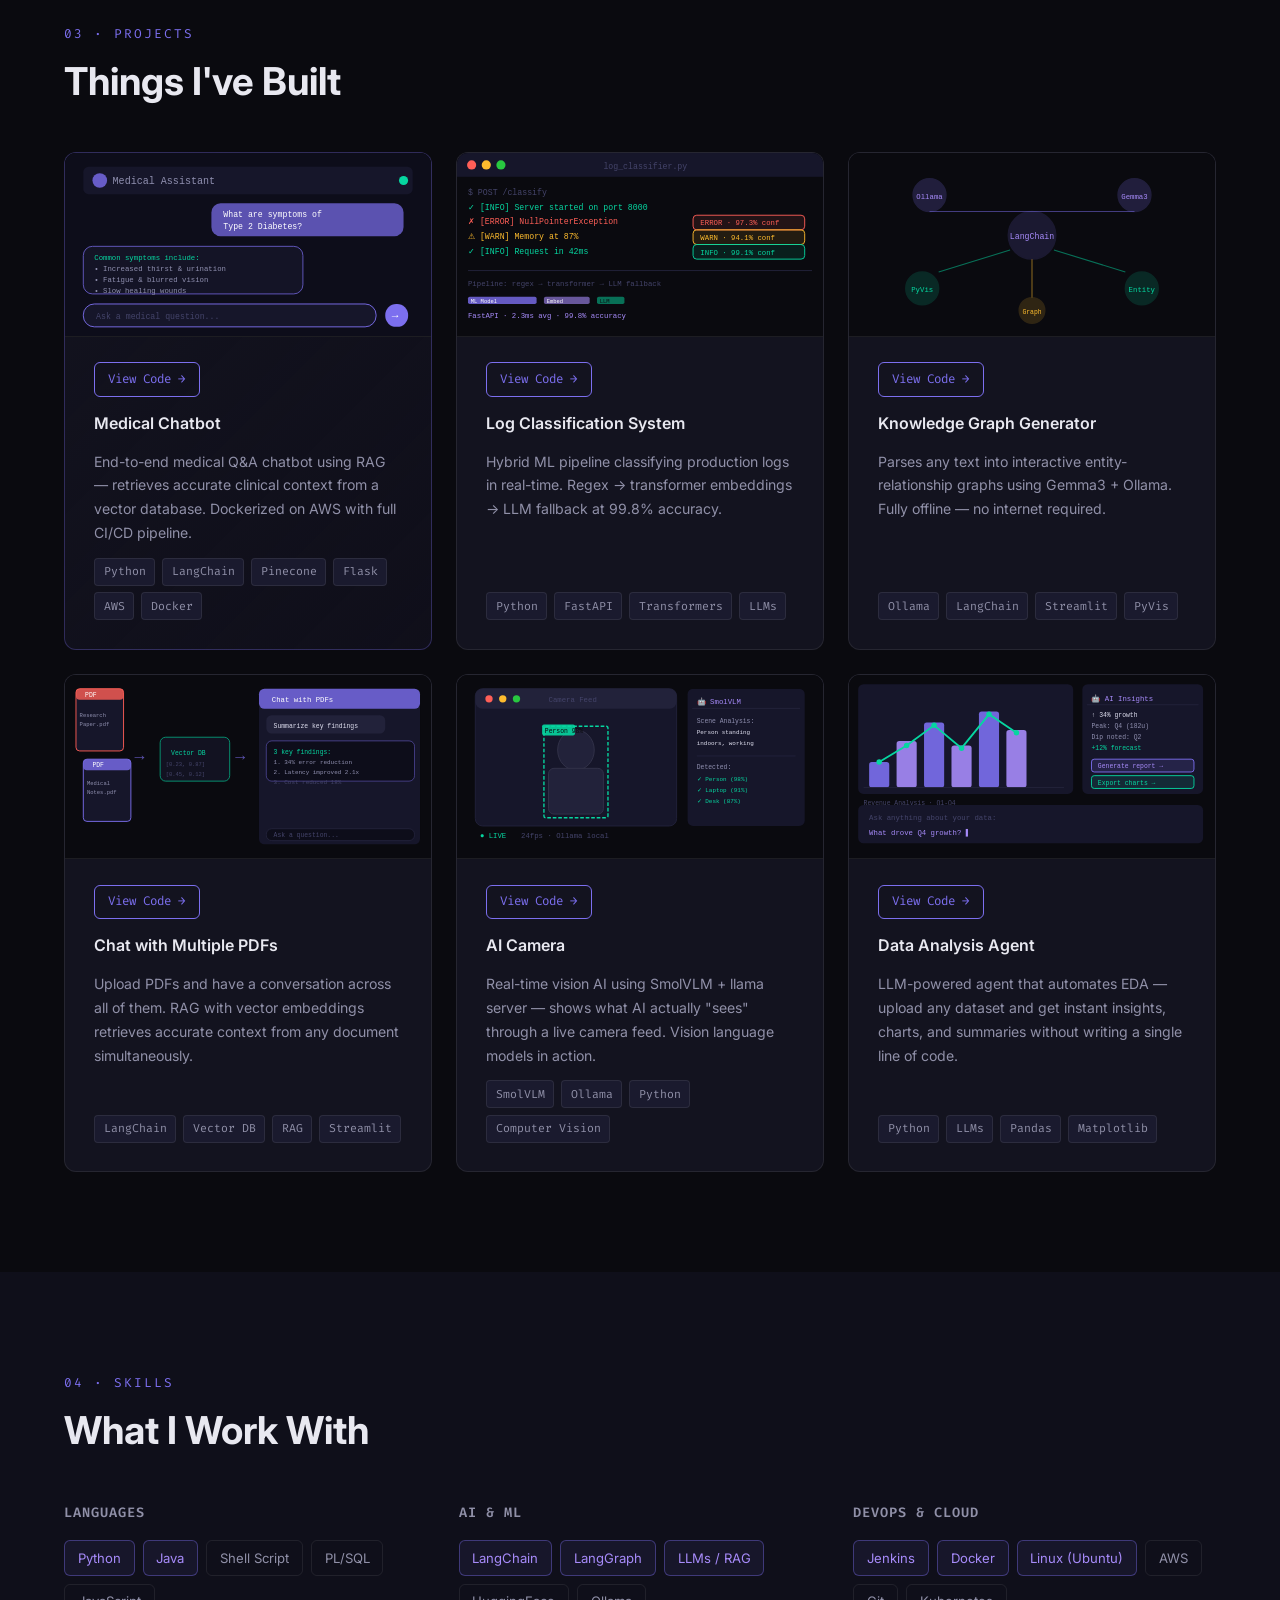
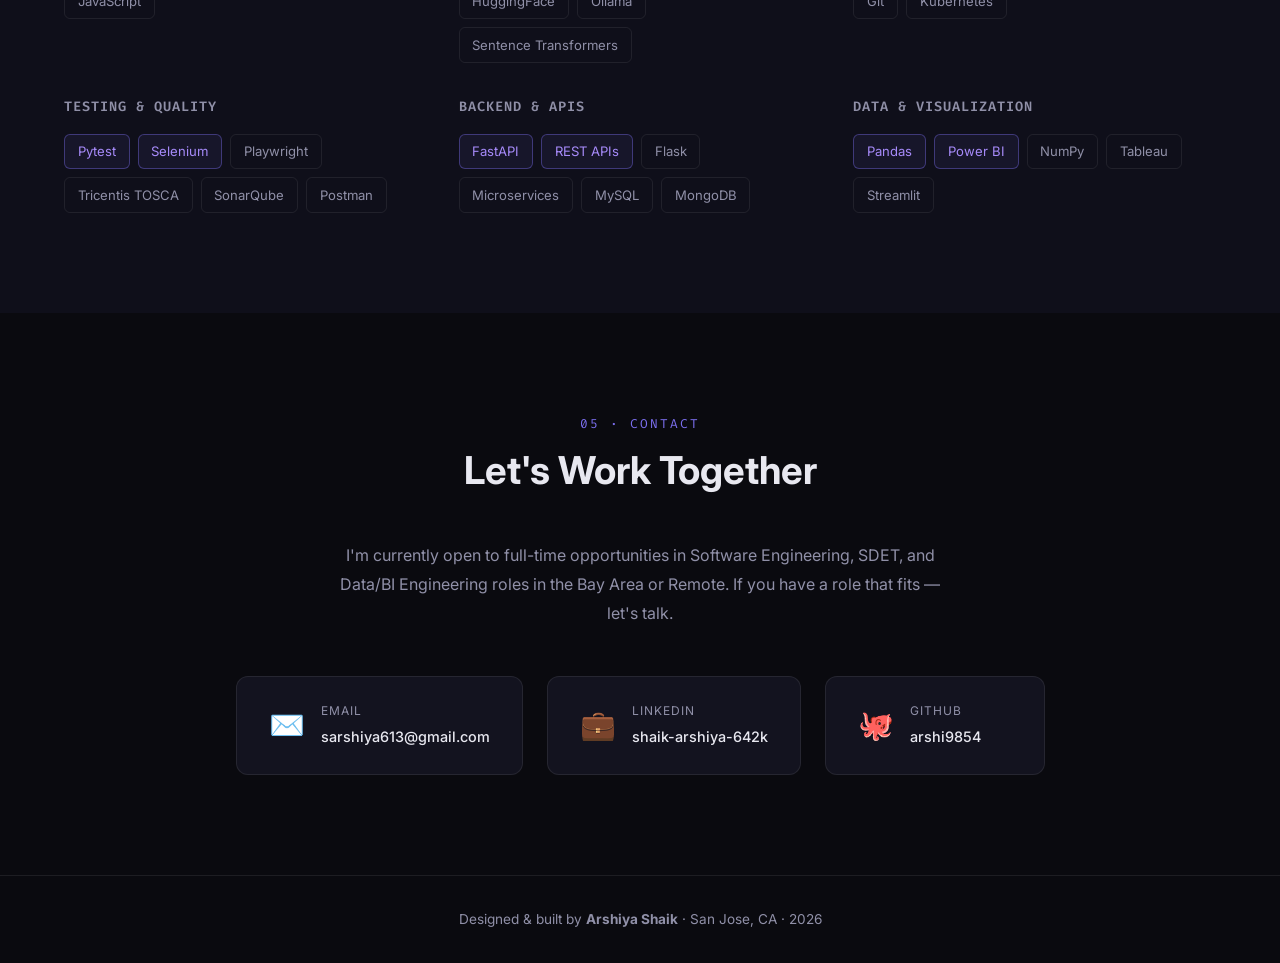
==== commit 95842593: "Replace icon-only GitHub links with View Code → text buttons on project cards" ====
--- a/index.html
+++ b/index.html
@@ -253,9 +253,7 @@
           </div>
           <div class="project-top">
             <div class="project-links">
-              <a href="https://github.com/arshi9854/End-To-End-Medical-Chatbot-using-Generative-AI" target="_blank" class="project-link" title="GitHub">
-                <svg width="18" height="18" viewBox="0 0 24 24" fill="currentColor"><path d="M12 0C5.37 0 0 5.37 0 12c0 5.31 3.435 9.795 8.205 11.385.6.105.825-.255.825-.57 0-.285-.015-1.23-.015-2.235-3.015.555-3.795-.735-4.035-1.41-.135-.345-.72-1.41-1.23-1.695-.42-.225-1.02-.78-.015-.795.945-.015 1.62.87 1.845 1.23 1.08 1.815 2.805 1.305 3.495.99.105-.78.42-1.305.765-1.605-2.67-.3-5.46-1.335-5.46-5.925 0-1.305.465-2.385 1.23-3.225-.12-.3-.54-1.53.12-3.18 0 0 1.005-.315 3.3 1.23.96-.27 1.98-.405 3-.405s2.04.135 3 .405c2.295-1.56 3.3-1.23 3.3-1.23.66 1.65.24 2.88.12 3.18.765.84 1.23 1.905 1.23 3.225 0 4.605-2.805 5.625-5.475 5.925.435.375.81 1.095.81 2.22 0 1.605-.015 2.895-.015 3.3 0 .315.225.69.825.57A12.02 12.02 0 0 0 24 12c0-6.63-5.37-12-12-12z"/></svg>
-              </a>
+              <a href="https://github.com/arshi9854/End-To-End-Medical-Chatbot-using-Generative-AI" target="_blank" class="project-link-btn">View Code →</a>
             </div>
           </div>
           <h3>Medical Chatbot</h3>
@@ -298,9 +296,7 @@
           </div>
           <div class="project-top">
             <div class="project-links">
-              <a href="https://github.com/arshi9854/Log-Classification-System-using-GenAI" target="_blank" class="project-link">
-                <svg width="18" height="18" viewBox="0 0 24 24" fill="currentColor"><path d="M12 0C5.37 0 0 5.37 0 12c0 5.31 3.435 9.795 8.205 11.385.6.105.825-.255.825-.57 0-.285-.015-1.23-.015-2.235-3.015.555-3.795-.735-4.035-1.41-.135-.345-.72-1.41-1.23-1.695-.42-.225-1.02-.78-.015-.795.945-.015 1.62.87 1.845 1.23 1.08 1.815 2.805 1.305 3.495.99.105-.78.42-1.305.765-1.605-2.67-.3-5.46-1.335-5.46-5.925 0-1.305.465-2.385 1.23-3.225-.12-.3-.54-1.53.12-3.18 0 0 1.005-.315 3.3 1.23.96-.27 1.98-.405 3-.405s2.04.135 3 .405c2.295-1.56 3.3-1.23 3.3-1.23.66 1.65.24 2.88.12 3.18.765.84 1.23 1.905 1.23 3.225 0 4.605-2.805 5.625-5.475 5.925.435.375.81 1.095.81 2.22 0 1.605-.015 2.895-.015 3.3 0 .315.225.69.825.57A12.02 12.02 0 0 0 24 12c0-6.63-5.37-12-12-12z"/></svg>
-              </a>
+              <a href="https://github.com/arshi9854/Log-Classification-System-using-GenAI" target="_blank" class="project-link-btn">View Code →</a>
             </div>
           </div>
           <h3>Log Classification System</h3>
@@ -335,9 +331,7 @@
           </div>
           <div class="project-top">
             <div class="project-links">
-              <a href="https://github.com/arshi9854/knowledge_graph_generator" target="_blank" class="project-link">
-                <svg width="18" height="18" viewBox="0 0 24 24" fill="currentColor"><path d="M12 0C5.37 0 0 5.37 0 12c0 5.31 3.435 9.795 8.205 11.385.6.105.825-.255.825-.57 0-.285-.015-1.23-.015-2.235-3.015.555-3.795-.735-4.035-1.41-.135-.345-.72-1.41-1.23-1.695-.42-.225-1.02-.78-.015-.795.945-.015 1.62.87 1.845 1.23 1.08 1.815 2.805 1.305 3.495.99.105-.78.42-1.305.765-1.605-2.67-.3-5.46-1.335-5.46-5.925 0-1.305.465-2.385 1.23-3.225-.12-.3-.54-1.53.12-3.18 0 0 1.005-.315 3.3 1.23.96-.27 1.98-.405 3-.405s2.04.135 3 .405c2.295-1.56 3.3-1.23 3.3-1.23.66 1.65.24 2.88.12 3.18.765.84 1.23 1.905 1.23 3.225 0 4.605-2.805 5.625-5.475 5.925.435.375.81 1.095.81 2.22 0 1.605-.015 2.895-.015 3.3 0 .315.225.69.825.57A12.02 12.02 0 0 0 24 12c0-6.63-5.37-12-12-12z"/></svg>
-              </a>
+              <a href="https://github.com/arshi9854/knowledge_graph_generator" target="_blank" class="project-link-btn">View Code →</a>
             </div>
           </div>
           <h3>Knowledge Graph Generator</h3>
@@ -383,9 +377,7 @@
           </div>
           <div class="project-top">
             <div class="project-links">
-              <a href="https://github.com/arshi9854/Chat-with-multiple-PDFs" target="_blank" class="project-link">
-                <svg width="18" height="18" viewBox="0 0 24 24" fill="currentColor"><path d="M12 0C5.37 0 0 5.37 0 12c0 5.31 3.435 9.795 8.205 11.385.6.105.825-.255.825-.57 0-.285-.015-1.23-.015-2.235-3.015.555-3.795-.735-4.035-1.41-.135-.345-.72-1.41-1.23-1.695-.42-.225-1.02-.78-.015-.795.945-.015 1.62.87 1.845 1.23 1.08 1.815 2.805 1.305 3.495.99.105-.78.42-1.305.765-1.605-2.67-.3-5.46-1.335-5.46-5.925 0-1.305.465-2.385 1.23-3.225-.12-.3-.54-1.53.12-3.18 0 0 1.005-.315 3.3 1.23.96-.27 1.98-.405 3-.405s2.04.135 3 .405c2.295-1.56 3.3-1.23 3.3-1.23.66 1.65.24 2.88.12 3.18.765.84 1.23 1.905 1.23 3.225 0 4.605-2.805 5.625-5.475 5.925.435.375.81 1.095.81 2.22 0 1.605-.015 2.895-.015 3.3 0 .315.225.69.825.57A12.02 12.02 0 0 0 24 12c0-6.63-5.37-12-12-12z"/></svg>
-              </a>
+              <a href="https://github.com/arshi9854/Chat-with-multiple-PDFs" target="_blank" class="project-link-btn">View Code →</a>
             </div>
           </div>
           <h3>Chat with Multiple PDFs</h3>
@@ -427,9 +419,7 @@
           </div>
           <div class="project-top">
             <div class="project-links">
-              <a href="https://github.com/arshi9854/AI_Camera" target="_blank" class="project-link">
-                <svg width="18" height="18" viewBox="0 0 24 24" fill="currentColor"><path d="M12 0C5.37 0 0 5.37 0 12c0 5.31 3.435 9.795 8.205 11.385.6.105.825-.255.825-.57 0-.285-.015-1.23-.015-2.235-3.015.555-3.795-.735-4.035-1.41-.135-.345-.72-1.41-1.23-1.695-.42-.225-1.02-.78-.015-.795.945-.015 1.62.87 1.845 1.23 1.08 1.815 2.805 1.305 3.495.99.105-.78.42-1.305.765-1.605-2.67-.3-5.46-1.335-5.46-5.925 0-1.305.465-2.385 1.23-3.225-.12-.3-.54-1.53.12-3.18 0 0 1.005-.315 3.3 1.23.96-.27 1.98-.405 3-.405s2.04.135 3 .405c2.295-1.56 3.3-1.23 3.3-1.23.66 1.65.24 2.88.12 3.18.765.84 1.23 1.905 1.23 3.225 0 4.605-2.805 5.625-5.475 5.925.435.375.81 1.095.81 2.22 0 1.605-.015 2.895-.015 3.3 0 .315.225.69.825.57A12.02 12.02 0 0 0 24 12c0-6.63-5.37-12-12-12z"/></svg>
-              </a>
+              <a href="https://github.com/arshi9854/AI_Camera" target="_blank" class="project-link-btn">View Code →</a>
             </div>
           </div>
           <h3>AI Camera</h3>
@@ -477,9 +467,7 @@
           </div>
           <div class="project-top">
             <div class="project-links">
-              <a href="https://github.com/arshi9854/Data-Analysis-Agent" target="_blank" class="project-link">
-                <svg width="18" height="18" viewBox="0 0 24 24" fill="currentColor"><path d="M12 0C5.37 0 0 5.37 0 12c0 5.31 3.435 9.795 8.205 11.385.6.105.825-.255.825-.57 0-.285-.015-1.23-.015-2.235-3.015.555-3.795-.735-4.035-1.41-.135-.345-.72-1.41-1.23-1.695-.42-.225-1.02-.78-.015-.795.945-.015 1.62.87 1.845 1.23 1.08 1.815 2.805 1.305 3.495.99.105-.78.42-1.305.765-1.605-2.67-.3-5.46-1.335-5.46-5.925 0-1.305.465-2.385 1.23-3.225-.12-.3-.54-1.53.12-3.18 0 0 1.005-.315 3.3 1.23.96-.27 1.98-.405 3-.405s2.04.135 3 .405c2.295-1.56 3.3-1.23 3.3-1.23.66 1.65.24 2.88.12 3.18.765.84 1.23 1.905 1.23 3.225 0 4.605-2.805 5.625-5.475 5.925.435.375.81 1.095.81 2.22 0 1.605-.015 2.895-.015 3.3 0 .315.225.69.825.57A12.02 12.02 0 0 0 24 12c0-6.63-5.37-12-12-12z"/></svg>
-              </a>
+              <a href="https://github.com/arshi9854/Data-Analysis-Agent" target="_blank" class="project-link-btn">View Code →</a>
             </div>
           </div>
           <h3>Data Analysis Agent</h3>
--- a/styles.css
+++ b/styles.css
@@ -333,6 +333,24 @@
 .project-links { display: flex; gap: 0.8rem; }
 .project-link { color: var(--text2); transition: color 0.2s; }
 .project-link:hover { color: var(--accent2); }
+.project-link-btn {
+  display: inline-flex;
+  align-items: center;
+  gap: 0.3rem;
+  padding: 0.35rem 0.85rem;
+  border: 1px solid var(--accent);
+  border-radius: 6px;
+  color: var(--accent);
+  font-size: 0.78rem;
+  font-family: 'Fira Code', monospace;
+  text-decoration: none;
+  transition: background 0.2s, color 0.2s;
+  white-space: nowrap;
+}
+.project-link-btn:hover {
+  background: var(--accent);
+  color: #fff;
+}
 .project-card h3 { font-size: 1rem; font-weight: 600; }
 .project-card p { font-size: 0.88rem; color: var(--text2); line-height: 1.7; flex: 1; }
 .project-stack { display: flex; flex-wrap: wrap; gap: 0.4rem; margin-top: auto; }
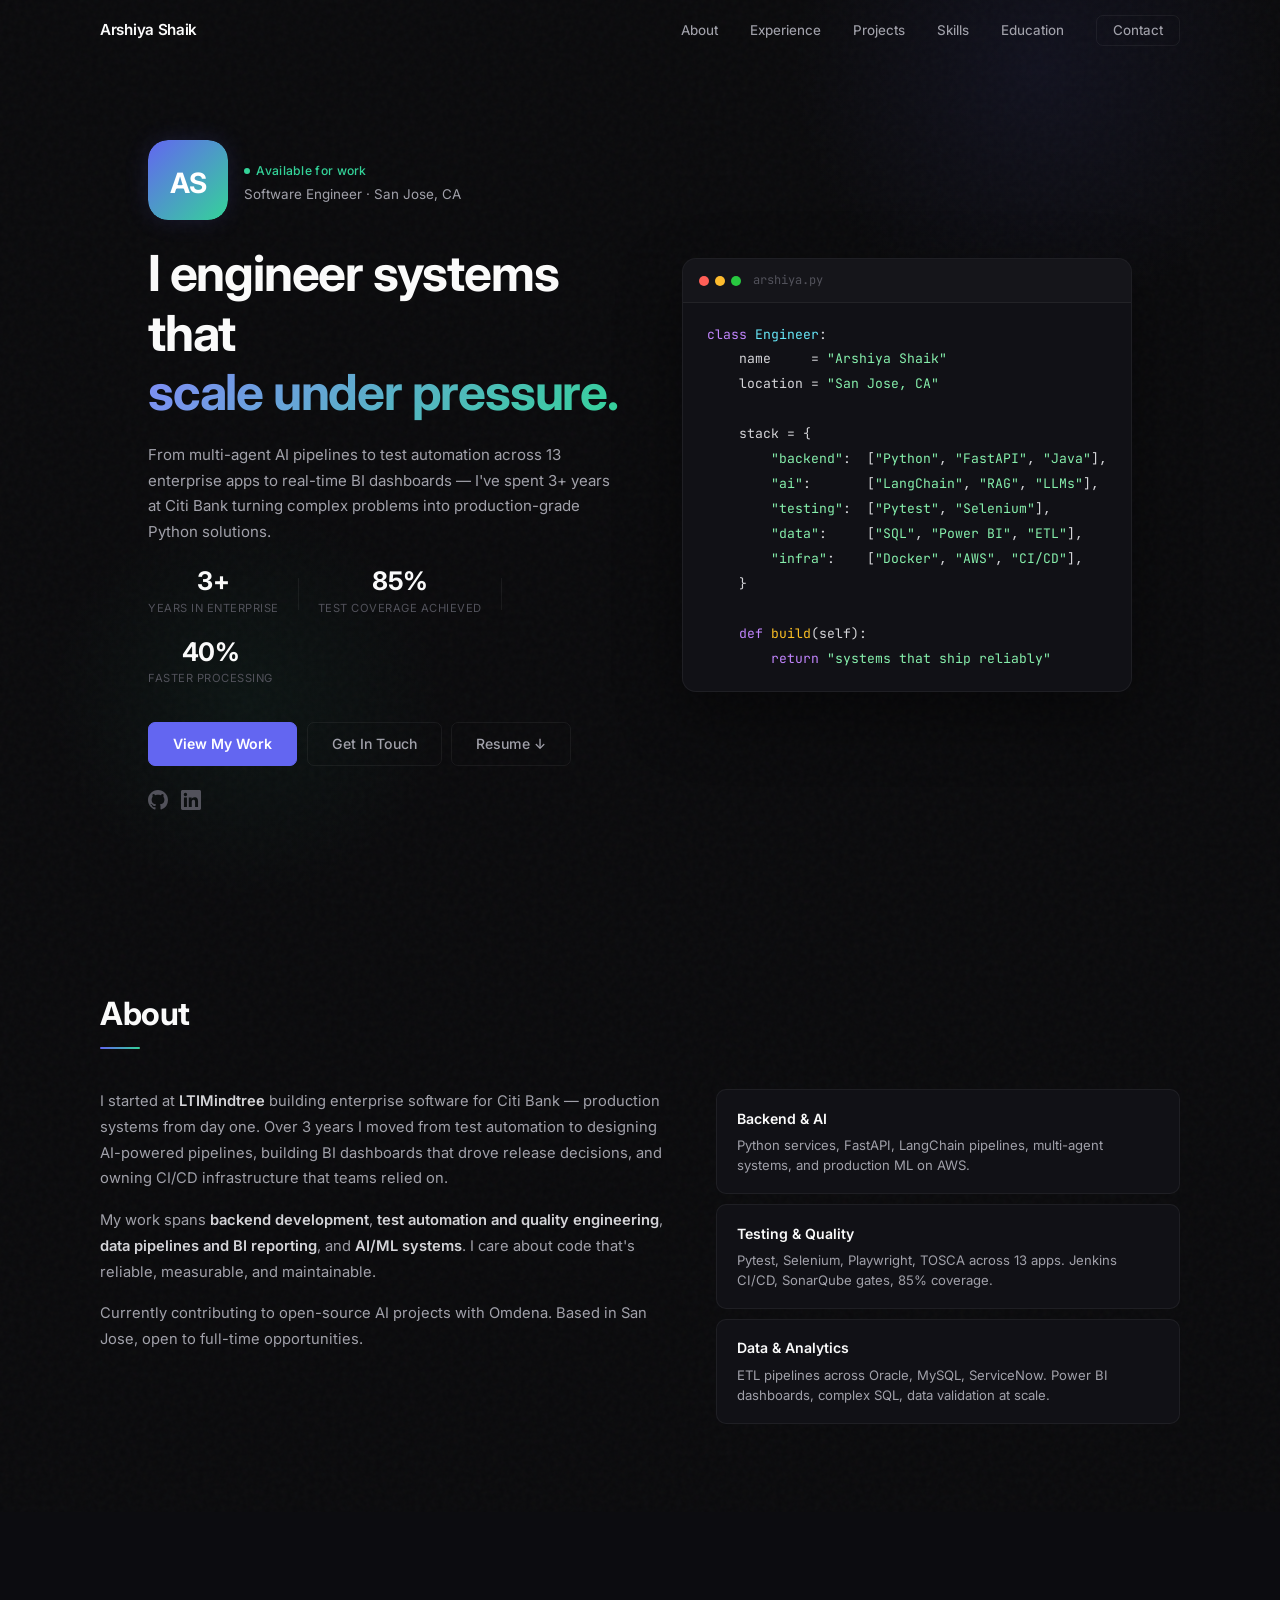
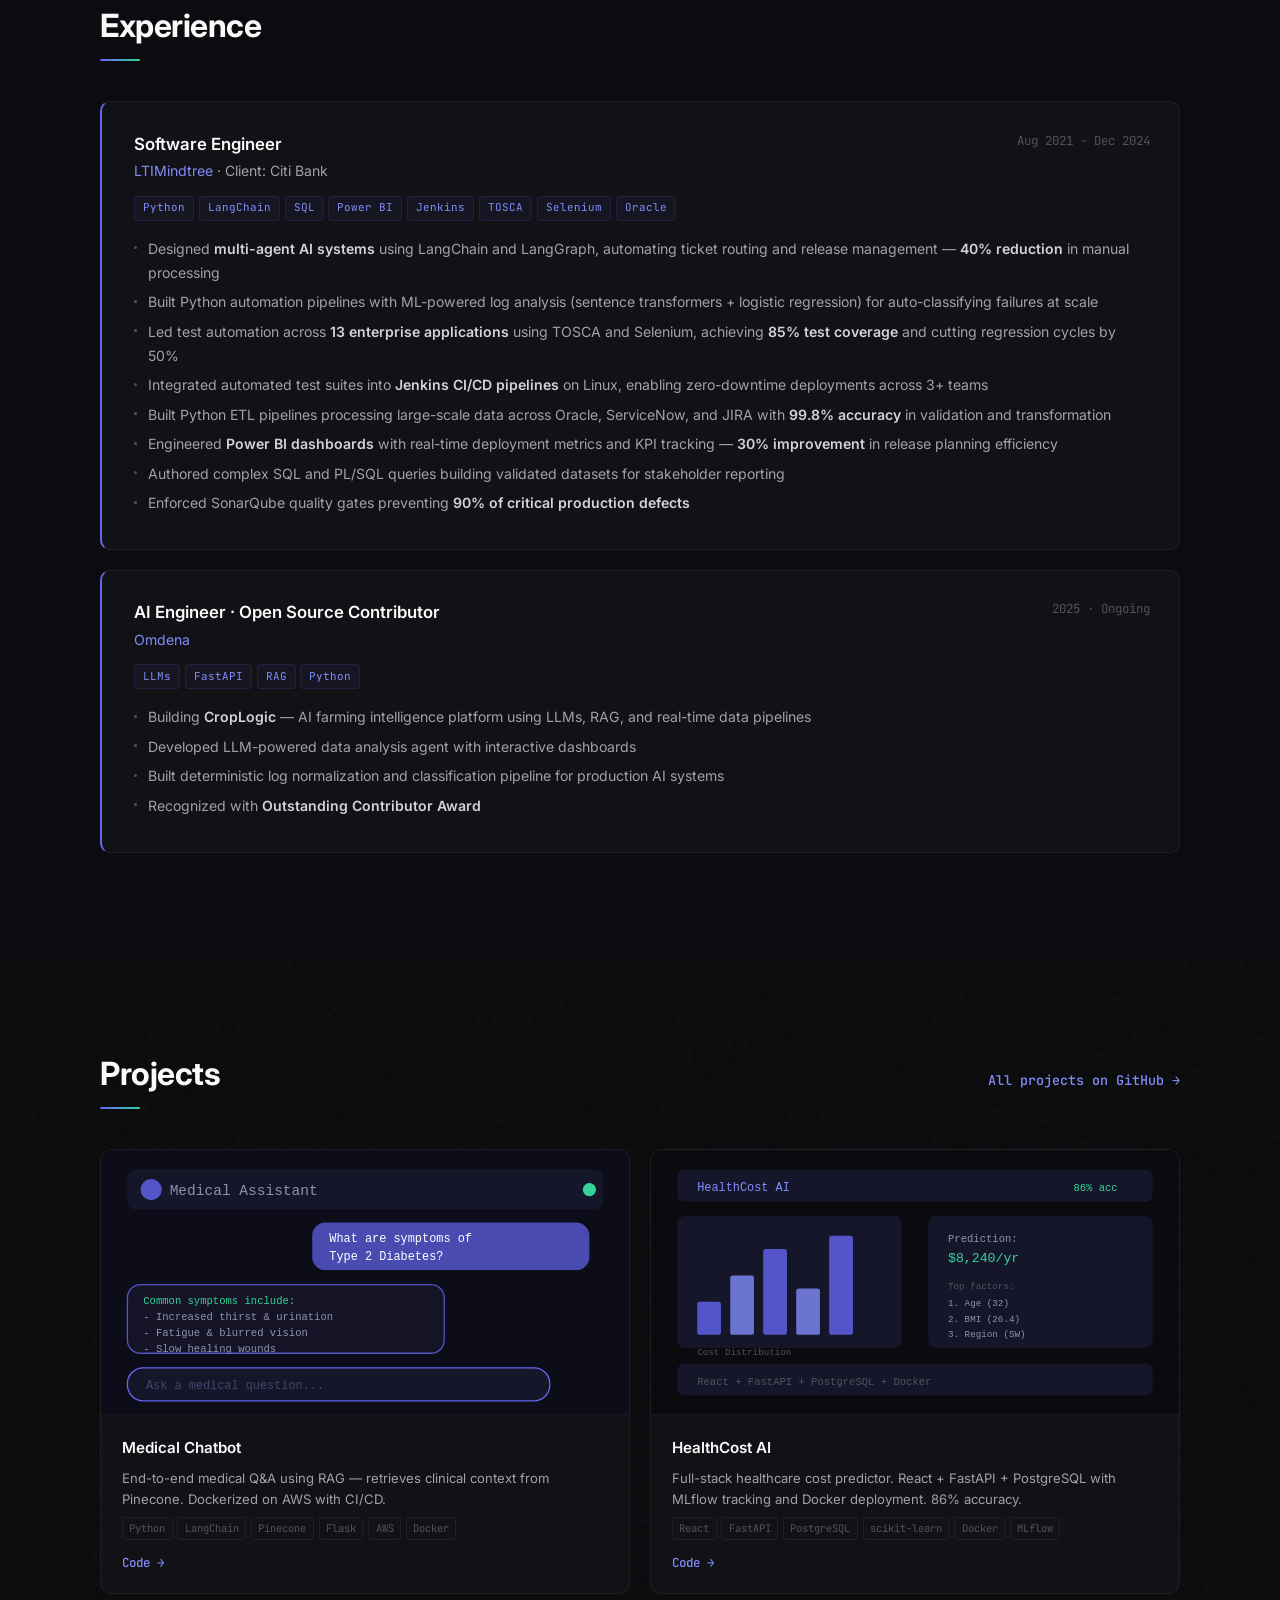
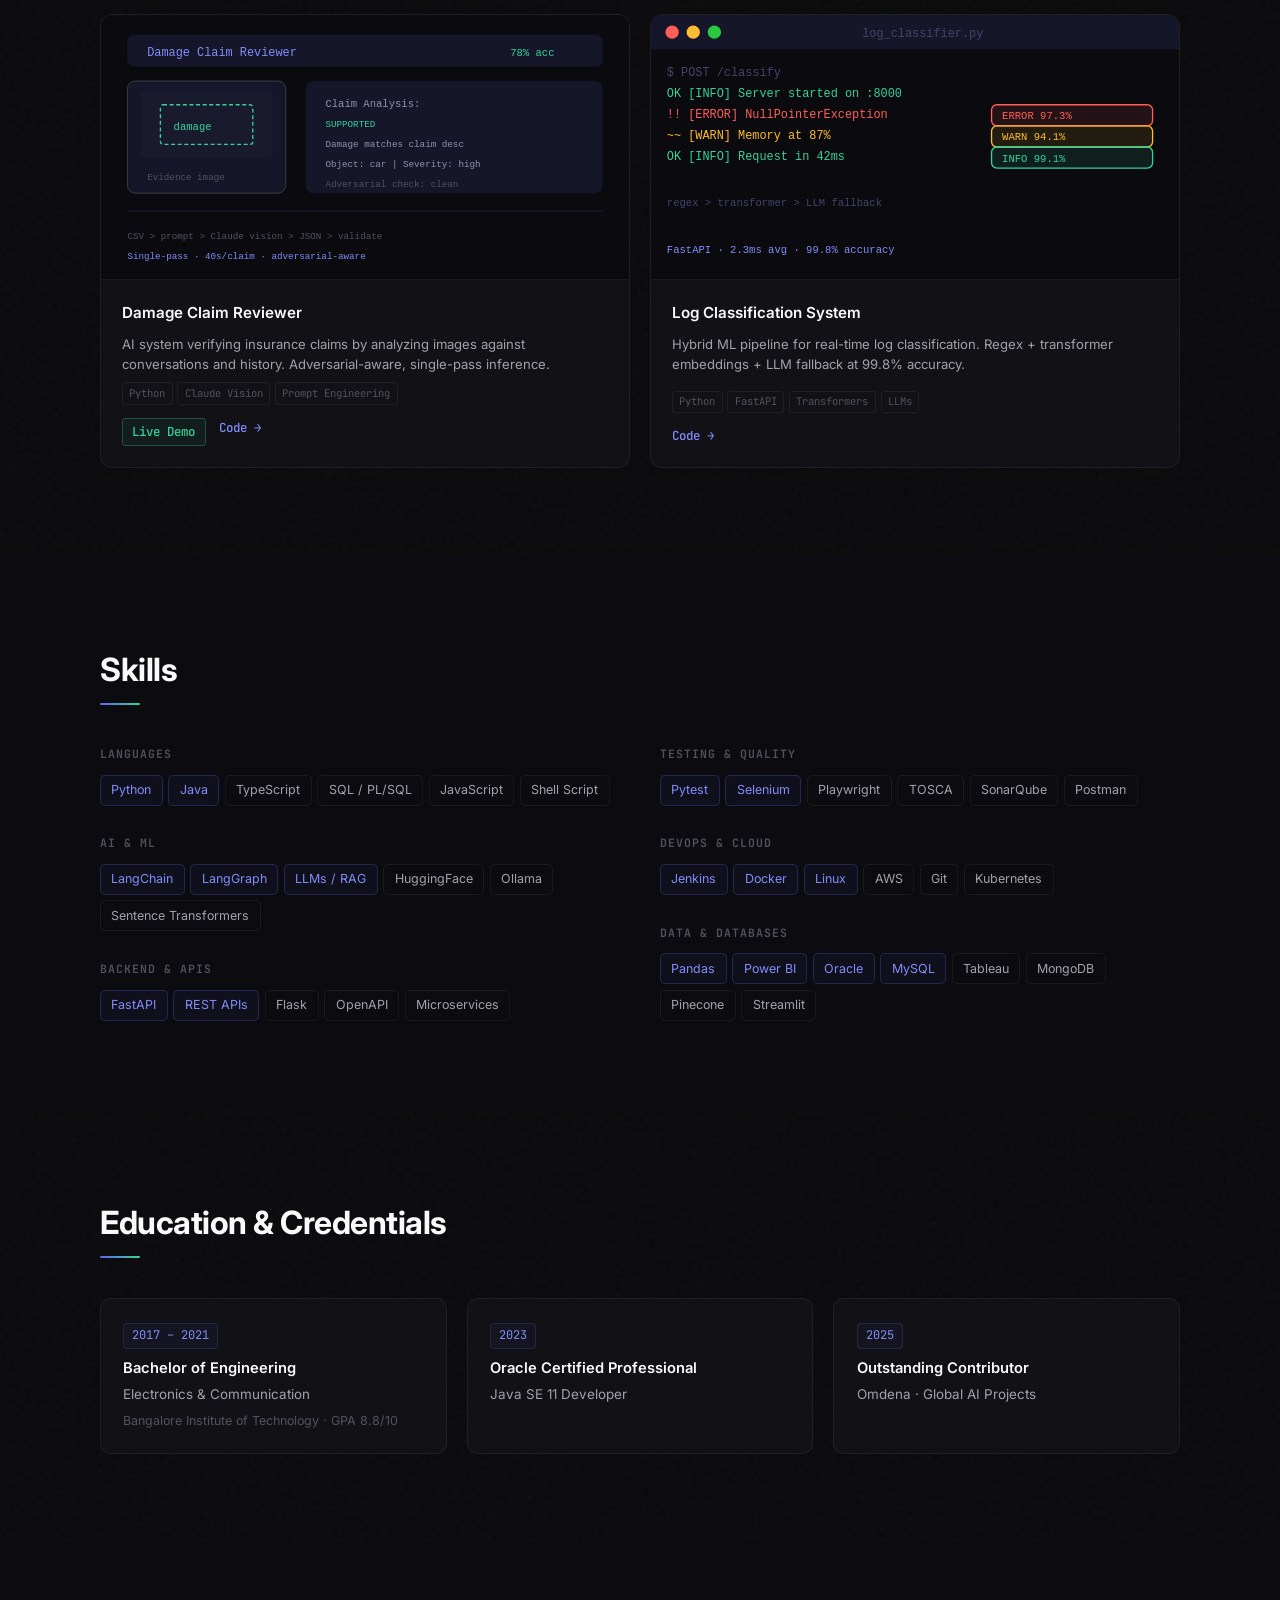
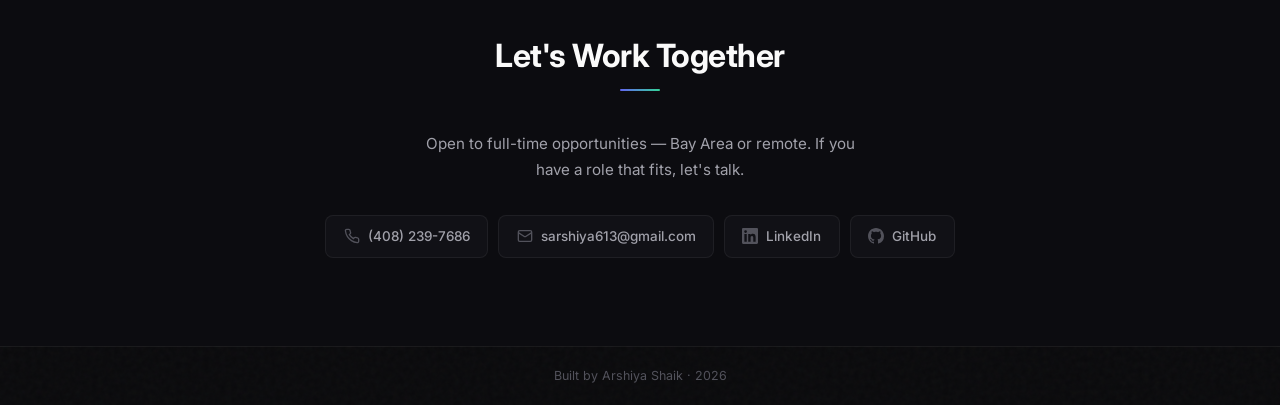
==== commit 1c32b519: "Redesign portfolio — professional layout with avatar, floating code window, animated hero, featured " ====
--- a/index.html
+++ b/index.html
@@ -4,154 +4,139 @@
   <meta charset="UTF-8" />
   <meta name="viewport" content="width=device-width, initial-scale=1.0" />
   <title>Arshiya Shaik — Software Engineer</title>
-  <meta name="description" content="Arshiya Shaik — Software Engineer specializing in Python, AI automation, CI/CD, and test engineering. Based in San Jose, CA." />
-  <meta name="keywords" content="Software Engineer, Python, AI, LangChain, CI/CD, SDET, San Jose, Bay Area" />
+  <meta name="description" content="Arshiya Shaik — Software Engineer in San Jose, CA. 3+ years building backend systems, AI automation, test frameworks, and data pipelines." />
   <link rel="preconnect" href="https://fonts.googleapis.com">
-  <link href="https://fonts.googleapis.com/css2?family=Inter:wght@300;400;500;600;700&family=Fira+Code:wght@400;500&display=swap" rel="stylesheet">
-  <link rel="stylesheet" href="styles.css?v=5" />
+  <link href="https://fonts.googleapis.com/css2?family=Inter:wght@300;400;500;600;700;800&family=JetBrains+Mono:wght@400;500&display=swap" rel="stylesheet">
+  <link rel="stylesheet" href="styles.css?v=9" />
 </head>
 <body>
 
-  <!-- NAV -->
   <nav id="navbar">
     <div class="nav-inner">
-      <a class="nav-logo" href="#hero">AS</a>
+      <a class="nav-logo" href="#hero">Arshiya Shaik</a>
       <ul class="nav-links">
         <li><a href="#about">About</a></li>
         <li><a href="#experience">Experience</a></li>
         <li><a href="#projects">Projects</a></li>
         <li><a href="#skills">Skills</a></li>
-        <li><a href="#contact" class="nav-cta">Let's Talk</a></li>
+        <li><a href="#education">Education</a></li>
+        <li><a href="#contact" class="nav-cta">Contact</a></li>
       </ul>
-      <button class="hamburger" id="hamburger">&#9776;</button>
+      <button class="hamburger" id="hamburger" aria-label="Toggle menu">
+        <span></span><span></span><span></span>
+      </button>
     </div>
   </nav>
 
   <!-- HERO -->
   <section id="hero">
-    <div class="hero-content">
-      <p class="hero-greeting">Hi, I'm</p>
-      <h1 class="hero-name">Arshiya Shaik</h1>
-      <div class="hero-roles">
-        <span class="role-tag">Software Engineer</span>
-        <span class="role-divider">·</span>
-        <span class="role-tag">AI Builder</span>
-        <span class="role-divider">·</span>
-        <span class="role-tag">Open Source Contributor</span>
-      </div>
-      <p class="hero-tagline">
-        I build software that <span class="highlight">thinks</span>, <span class="highlight">tests itself</span>, and <span class="highlight">ships reliably</span>.<br/>
-        3 years turning complex enterprise problems into elegant Python solutions.
+    <div class="hero-left">
+      <div class="hero-intro">
+        <!-- SVG Avatar -->
+        <div class="avatar">
+          <svg width="80" height="80" viewBox="0 0 80 80" xmlns="http://www.w3.org/2000/svg">
+            <defs>
+              <linearGradient id="ag" x1="0%" y1="0%" x2="100%" y2="100%">
+                <stop offset="0%" stop-color="#6366f1"/>
+                <stop offset="100%" stop-color="#34d399"/>
+              </linearGradient>
+            </defs>
+            <rect width="80" height="80" rx="20" fill="url(#ag)"/>
+            <text x="40" y="43" text-anchor="middle" dominant-baseline="central" font-family="Inter, sans-serif" font-weight="700" font-size="28" fill="white" letter-spacing="-1">AS</text>
+          </svg>
+        </div>
+        <div>
+          <div class="hero-available">Available for work</div>
+          <p class="hero-location">Software Engineer &middot; San Jose, CA</p>
+        </div>
+      </div>
+
+      <h1 class="hero-title">
+        I engineer systems that<br/>
+        <span class="hero-accent" id="typed-text">scale under pressure.</span>
+      </h1>
+
+      <p class="hero-desc">
+        From multi-agent AI pipelines to test automation across 13 enterprise apps to real-time BI dashboards &mdash; I've spent 3+ years at Citi Bank turning complex problems into production-grade Python solutions.
       </p>
-      <div class="hero-stats">
-        <div class="stat">
-          <span class="stat-num">3+</span>
-          <span class="stat-label">Years Experience</span>
-        </div>
-        <div class="stat-divider"></div>
-        <div class="stat">
-          <span class="stat-num">85%</span>
-          <span class="stat-label">Test Coverage Achieved</span>
-        </div>
-        <div class="stat-divider"></div>
-        <div class="stat">
-          <span class="stat-num">40%</span>
-          <span class="stat-label">Processing Time Reduced</span>
-        </div>
-        <div class="stat-divider"></div>
-        <div class="stat">
-          <span class="stat-num">99.8%</span>
-          <span class="stat-label">System Availability</span>
-        </div>
-      </div>
+
+      <div class="hero-numbers">
+        <div class="num"><strong>3+</strong><span>years in enterprise</span></div>
+        <div class="num-divider"></div>
+        <div class="num"><strong>85%</strong><span>test coverage achieved</span></div>
+        <div class="num-divider"></div>
+        <div class="num"><strong>40%</strong><span>faster processing</span></div>
+      </div>
+
       <div class="hero-actions">
         <a href="#projects" class="btn-primary">View My Work</a>
-        <a href="#contact" class="btn-secondary">Get In Touch</a>
-      </div>
+        <a href="#contact" class="btn-ghost">Get In Touch</a>
+        <a href="Arshiya_Shaik_SDE.pdf" download class="btn-ghost">Resume &darr;</a>
+      </div>
+
       <div class="hero-social">
-        <a href="https://github.com/arshi9854" target="_blank" class="social-link">
+        <a href="https://github.com/arshi9854" target="_blank" rel="noopener" aria-label="GitHub">
           <svg width="20" height="20" viewBox="0 0 24 24" fill="currentColor"><path d="M12 0C5.37 0 0 5.37 0 12c0 5.31 3.435 9.795 8.205 11.385.6.105.825-.255.825-.57 0-.285-.015-1.23-.015-2.235-3.015.555-3.795-.735-4.035-1.41-.135-.345-.72-1.41-1.23-1.695-.42-.225-1.02-.78-.015-.795.945-.015 1.62.87 1.845 1.23 1.08 1.815 2.805 1.305 3.495.99.105-.78.42-1.305.765-1.605-2.67-.3-5.46-1.335-5.46-5.925 0-1.305.465-2.385 1.23-3.225-.12-.3-.54-1.53.12-3.18 0 0 1.005-.315 3.3 1.23.96-.27 1.98-.405 3-.405s2.04.135 3 .405c2.295-1.56 3.3-1.23 3.3-1.23.66 1.65.24 2.88.12 3.18.765.84 1.23 1.905 1.23 3.225 0 4.605-2.805 5.625-5.475 5.925.435.375.81 1.095.81 2.22 0 1.605-.015 2.895-.015 3.3 0 .315.225.69.825.57A12.02 12.02 0 0 0 24 12c0-6.63-5.37-12-12-12z"/></svg>
-          GitHub
-        </a>
-        <a href="https://linkedin.com/in/shaik-arshiya-642k" target="_blank" class="social-link">
+        </a>
+        <a href="https://linkedin.com/in/shaik-arshiya-642k" target="_blank" rel="noopener" aria-label="LinkedIn">
           <svg width="20" height="20" viewBox="0 0 24 24" fill="currentColor"><path d="M20.447 20.452h-3.554v-5.569c0-1.328-.027-3.037-1.852-3.037-1.853 0-2.136 1.445-2.136 2.939v5.667H9.351V9h3.414v1.561h.046c.477-.9 1.637-1.85 3.37-1.85 3.601 0 4.267 2.37 4.267 5.455v6.286zM5.337 7.433a2.062 2.062 0 0 1-2.063-2.065 2.064 2.064 0 1 1 2.063 2.065zm1.782 13.019H3.555V9h3.564v11.452zM22.225 0H1.771C.792 0 0 .774 0 1.729v20.542C0 23.227.792 24 1.771 24h20.451C23.2 24 24 23.227 24 22.271V1.729C24 .774 23.2 0 22.222 0h.003z"/></svg>
-          LinkedIn
-        </a>
-      </div>
-    </div>
-    <div class="hero-visual">
+        </a>
+      </div>
+    </div>
+
+    <div class="hero-right">
       <div class="code-window">
         <div class="code-header">
-          <span class="dot red"></span>
-          <span class="dot yellow"></span>
-          <span class="dot green"></span>
-          <span class="code-filename">arshiya.py</span>
-        </div>
-        <pre class="code-body"><code><span class="c"># Who am I?</span>
-<span class="kw">class</span> <span class="cn">Arshiya</span>:
-    name = <span class="str">"Arshiya Shaik"</span>
+          <div class="code-dots"><span></span><span></span><span></span></div>
+          <span class="code-tab">arshiya.py</span>
+        </div>
+        <pre class="code-body"><code><span class="kw">class</span> <span class="cn">Engineer</span>:
+    name     = <span class="str">"Arshiya Shaik"</span>
     location = <span class="str">"San Jose, CA"</span>
-    role = <span class="str">"Software Engineer"</span>
-
-    skills = [
-        <span class="str">"Python"</span>, <span class="str">"CI/CD"</span>,
-        <span class="str">"LangChain"</span>, <span class="str">"FastAPI"</span>,
-        <span class="str">"Docker"</span>, <span class="str">"Linux"</span>,
-    ]
-
-    <span class="kw">def</span> <span class="fn">passion</span>(self):
-        <span class="kw">return</span> <span class="str">"Building AI that works"</span>
-
-    <span class="kw">def</span> <span class="fn">status</span>(self):
-        <span class="kw">return</span> <span class="str">"Open to opportunities 🚀"</span>
+
+    stack = {
+        <span class="str">"backend"</span>:  [<span class="str">"Python"</span>, <span class="str">"FastAPI"</span>, <span class="str">"Java"</span>],
+        <span class="str">"ai"</span>:       [<span class="str">"LangChain"</span>, <span class="str">"RAG"</span>, <span class="str">"LLMs"</span>],
+        <span class="str">"testing"</span>:  [<span class="str">"Pytest"</span>, <span class="str">"Selenium"</span>],
+        <span class="str">"data"</span>:     [<span class="str">"SQL"</span>, <span class="str">"Power BI"</span>, <span class="str">"ETL"</span>],
+        <span class="str">"infra"</span>:    [<span class="str">"Docker"</span>, <span class="str">"AWS"</span>, <span class="str">"CI/CD"</span>],
+    }
+
+    <span class="kw">def</span> <span class="fn">build</span>(self):
+        <span class="kw">return</span> <span class="str">"systems that ship reliably"</span>
 </code></pre>
       </div>
-    </div>
-    <div class="scroll-hint">
-      <span>scroll</span>
-      <div class="scroll-line"></div>
     </div>
   </section>
 
   <!-- ABOUT -->
   <section id="about" class="section">
     <div class="container">
-      <div class="section-label reveal">01 · About</div>
-      <h2 class="section-title reveal">The Story So Far</h2>
-      <div class="about-grid">
+      <h2 class="section-title reveal">About</h2>
+      <div class="about-layout">
         <div class="about-text reveal">
           <p>
-            I started my career at <strong>LTIMindtree</strong> fresh out of engineering school — thrown into the deep end of enterprise software for one of the world's largest banks. No hand-holding, just real problems that affected millions of people.
+            I started at <strong>LTIMindtree</strong> building enterprise software for Citi Bank &mdash; production systems from day one. Over 3 years I moved from test automation to designing AI-powered pipelines, building BI dashboards that drove release decisions, and owning CI/CD infrastructure that teams relied on.
           </p>
           <p>
-            Over 3 years, I went from writing test scripts to <strong>building AI-powered automation systems</strong> — multi-agent pipelines using LangChain, intelligent log classifiers, and CI/CD infrastructure that teams actually relied on. I learned that the best software isn't just clever — it's <em>dependable</em>.
+            My work spans <strong>backend development</strong>, <strong>test automation and quality engineering</strong>, <strong>data pipelines and BI reporting</strong>, and <strong>AI/ML systems</strong>. I care about code that's reliable, measurable, and maintainable.
           </p>
           <p>
-            Today I'm at the intersection of <strong>software engineering, AI, and quality</strong> — building systems that think, catch their own bugs, and ship with confidence. I'm based in San Jose and actively looking for my next challenge.
+            Currently contributing to open-source AI projects with Omdena. Based in San Jose, open to full-time opportunities.
           </p>
-          <div class="about-badges">
-            <span class="badge">📍 San Jose, CA</span>
-            <span class="badge">🎓 B.E. Electronics & Communication · GPA 8.8</span>
-            <span class="badge">☕ Oracle Java SE 11 Certified</span>
-            <span class="badge">🏆 Spot Award · Outstanding Contributor</span>
-            <span class="badge">🟢 Open to Work</span>
-          </div>
-        </div>
-        <div class="about-card-stack reveal">
-          <div class="about-card reveal">
-            <div class="card-icon">🧠</div>
-            <h3>AI & Automation</h3>
-            <p>Building intelligent systems with LangChain, LangGraph, and LLMs that actually solve real problems</p>
-          </div>
-          <div class="about-card reveal">
-            <div class="card-icon">🔧</div>
-            <h3>Software Engineering</h3>
-            <p>Python-first developer with deep experience in APIs, CI/CD pipelines, and production systems on Linux</p>
-          </div>
-          <div class="about-card reveal">
-            <div class="card-icon">✅</div>
-            <h3>Quality Engineering</h3>
-            <p>Automation frameworks, test coverage, and SonarQube quality gates that keep production clean</p>
+        </div>
+        <div class="about-sidebar reveal">
+          <div class="info-card">
+            <h3>Backend &amp; AI</h3>
+            <p>Python services, FastAPI, LangChain pipelines, multi-agent systems, and production ML on AWS.</p>
+          </div>
+          <div class="info-card">
+            <h3>Testing &amp; Quality</h3>
+            <p>Pytest, Selenium, Playwright, TOSCA across 13 apps. Jenkins CI/CD, SonarQube gates, 85% coverage.</p>
+          </div>
+          <div class="info-card">
+            <h3>Data &amp; Analytics</h3>
+            <p>ETL pipelines across Oracle, MySQL, ServiceNow. Power BI dashboards, complex SQL, data validation at scale.</p>
           </div>
         </div>
       </div>
@@ -159,112 +144,170 @@
   </section>
 
   <!-- EXPERIENCE -->
-  <section id="experience" class="section section-dark">
+  <section id="experience" class="section alt-bg">
     <div class="container">
-      <div class="section-label reveal">02 · Experience</div>
-      <h2 class="section-title reveal">Where I've Worked</h2>
-      <div class="timeline">
-
-        <div class="timeline-item reveal">
-          <div class="timeline-dot"></div>
-          <div class="timeline-date">Aug 2021 – Dec 2024</div>
-          <div class="timeline-card">
-            <div class="timeline-header">
-              <div>
-                <h3>Software Engineer</h3>
-                <p class="timeline-company"><a href="https://www.ltm.com/" target="_blank" class="company-link">LTIMindtree</a> <span class="timeline-client">· Client: Citi Bank</span></p>
-              </div>
-              <div class="timeline-tags">
-                <span class="tag">Python</span>
-                <span class="tag">LangChain</span>
-                <span class="tag">CI/CD</span>
-                <span class="tag">Jenkins</span>
-              </div>
-            </div>
-            <ul class="timeline-bullets">
-              <li>Designed and deployed <strong>multi-agent AI systems</strong> using LangChain and LangGraph, automating ticket routing and release management — reducing manual processing time by <strong>40%</strong></li>
-              <li>Built Python automation pipelines with ML-powered log analysis (sentence transformers + logistic regression) to auto-classify failures at scale</li>
-              <li>Led TOSCA automation across <strong>13 enterprise applications</strong>, achieving <strong>85% test coverage</strong> and cutting regression cycles by 50%</li>
-              <li>Integrated automated test suites into <strong>Jenkins CI/CD pipelines</strong> on Linux, enabling zero-downtime deployments across 3+ teams</li>
-              <li>Orchestrated Oracle AFCS/EPM/ERP releases maintaining <strong>99.8% system availability</strong></li>
-              <li>Enforced SonarQube quality gates preventing 90% of critical production defects</li>
-              <li>Engineered Power BI dashboards with real-time CI/CD metrics improving release efficiency by <strong>30%</strong></li>
-            </ul>
-          </div>
-        </div>
-
-        <div class="timeline-item reveal">
-          <div class="timeline-dot"></div>
-          <div class="timeline-date">2025 · Ongoing</div>
-          <div class="timeline-card">
-            <div class="timeline-header">
-              <div>
-                <h3>ML Engineer · Open Source Contributor</h3>
-                <p class="timeline-company"><a href="https://www.omdena.com/" target="_blank" class="company-link">Omdena</a></p>
-              </div>
-              <div class="timeline-tags">
-                <span class="tag">LLMs</span>
-                <span class="tag">FastAPI</span>
-                <span class="tag">RAG</span>
-                <span class="tag">Open Source</span>
-              </div>
-            </div>
-            <ul class="timeline-bullets">
-              <li>Building <strong>CropLogic</strong> — an AI-powered farming intelligence platform for smallholder farms using LLMs, RAG, and real-time data pipelines</li>
-              <li>Developed LLM-powered data analysis agent with interactive dashboards for cross-functional teams</li>
-              <li>Built deterministic log normalization and classification pipeline for production AI systems</li>
-              <li>Recognized with <strong>Outstanding Contributor Award</strong> for impactful open source contributions</li>
-            </ul>
-          </div>
-        </div>
-
-      </div>
-    </div>
-  </section>
-
-  <!-- PROJECTS -->
+      <h2 class="section-title reveal">Experience</h2>
+
+      <div class="exp-card reveal">
+        <div class="exp-top">
+          <div>
+            <h3>Software Engineer</h3>
+            <p class="exp-org"><a href="https://www.ltimindtree.com/" target="_blank" rel="noopener">LTIMindtree</a> &middot; Client: Citi Bank</p>
+          </div>
+          <span class="exp-when">Aug 2021 &ndash; Dec 2024</span>
+        </div>
+        <div class="exp-tags">
+          <span>Python</span><span>LangChain</span><span>SQL</span><span>Power BI</span><span>Jenkins</span><span>TOSCA</span><span>Selenium</span><span>Oracle</span>
+        </div>
+        <ul class="exp-list">
+          <li>Designed <strong>multi-agent AI systems</strong> using LangChain and LangGraph, automating ticket routing and release management &mdash; <strong>40% reduction</strong> in manual processing</li>
+          <li>Built Python automation pipelines with ML-powered log analysis (sentence transformers + logistic regression) for auto-classifying failures at scale</li>
+          <li>Led test automation across <strong>13 enterprise applications</strong> using TOSCA and Selenium, achieving <strong>85% test coverage</strong> and cutting regression cycles by 50%</li>
+          <li>Integrated automated test suites into <strong>Jenkins CI/CD pipelines</strong> on Linux, enabling zero-downtime deployments across 3+ teams</li>
+          <li>Built Python ETL pipelines processing large-scale data across Oracle, ServiceNow, and JIRA with <strong>99.8% accuracy</strong> in validation and transformation</li>
+          <li>Engineered <strong>Power BI dashboards</strong> with real-time deployment metrics and KPI tracking &mdash; <strong>30% improvement</strong> in release planning efficiency</li>
+          <li>Authored complex SQL and PL/SQL queries building validated datasets for stakeholder reporting</li>
+          <li>Enforced SonarQube quality gates preventing <strong>90% of critical production defects</strong></li>
+        </ul>
+      </div>
+
+      <div class="exp-card reveal">
+        <div class="exp-top">
+          <div>
+            <h3>AI Engineer &middot; Open Source Contributor</h3>
+            <p class="exp-org"><a href="https://www.omdena.com/" target="_blank" rel="noopener">Omdena</a></p>
+          </div>
+          <span class="exp-when">2025 &middot; Ongoing</span>
+        </div>
+        <div class="exp-tags">
+          <span>LLMs</span><span>FastAPI</span><span>RAG</span><span>Python</span>
+        </div>
+        <ul class="exp-list">
+          <li>Building <strong>CropLogic</strong> &mdash; AI farming intelligence platform using LLMs, RAG, and real-time data pipelines</li>
+          <li>Developed LLM-powered data analysis agent with interactive dashboards</li>
+          <li>Built deterministic log normalization and classification pipeline for production AI systems</li>
+          <li>Recognized with <strong>Outstanding Contributor Award</strong></li>
+        </ul>
+      </div>
+    </div>
+  </section>
+
+  <!-- PROJECTS (featured 4 + link to more) -->
   <section id="projects" class="section">
     <div class="container">
-      <div class="section-label reveal">03 · Projects</div>
-      <h2 class="section-title reveal">Things I've Built</h2>
+      <div class="section-header reveal">
+        <h2 class="section-title">Projects</h2>
+        <a href="https://github.com/arshi9854?tab=repositories" target="_blank" rel="noopener" class="see-all">All projects on GitHub &rarr;</a>
+      </div>
       <div class="projects-grid">
 
-        <div class="project-card featured reveal">
-          <div class="project-preview-v1">
+        <article class="project-card large reveal">
+          <div class="project-visual">
             <svg viewBox="0 0 400 200" xmlns="http://www.w3.org/2000/svg">
               <rect width="400" height="200" fill="#0d0d1a"/>
               <rect x="20" y="15" width="360" height="30" rx="6" fill="#16162a"/>
-              <circle cx="38" cy="30" r="8" fill="#7c6fef" opacity="0.8"/>
+              <circle cx="38" cy="30" r="8" fill="#6366f1" opacity="0.8"/>
               <text x="52" y="34" font-family="monospace" font-size="11" fill="#9090b0">Medical Assistant</text>
-              <circle cx="370" cy="30" r="5" fill="#06d6a0"/>
-              <rect x="160" y="55" width="210" height="36" rx="10" fill="#7c6fef" opacity="0.7"/>
+              <circle cx="370" cy="30" r="5" fill="#34d399"/>
+              <rect x="160" y="55" width="210" height="36" rx="10" fill="#6366f1" opacity="0.7"/>
               <text x="173" y="70" font-family="monospace" font-size="9" fill="white">What are symptoms of</text>
               <text x="173" y="83" font-family="monospace" font-size="9" fill="white">Type 2 Diabetes?</text>
-              <rect x="20" y="102" width="240" height="52" rx="10" fill="#16162a" stroke="#7c6fef" stroke-width="1" opacity="0.8"/>
-              <text x="32" y="117" font-family="monospace" font-size="8" fill="#06d6a0">Common symptoms include:</text>
-              <text x="32" y="129" font-family="monospace" font-size="8" fill="#9090b0">• Increased thirst &amp; urination</text>
-              <text x="32" y="141" font-family="monospace" font-size="8" fill="#9090b0">• Fatigue &amp; blurred vision</text>
-              <text x="32" y="153" font-family="monospace" font-size="8" fill="#9090b0">• Slow healing wounds</text>
-              <rect x="20" y="165" width="320" height="25" rx="12" fill="#16162a" stroke="#7c6fef" stroke-width="1"/>
+              <rect x="20" y="102" width="240" height="52" rx="10" fill="#16162a" stroke="#6366f1" stroke-width="1" opacity="0.8"/>
+              <text x="32" y="117" font-family="monospace" font-size="8" fill="#34d399">Common symptoms include:</text>
+              <text x="32" y="129" font-family="monospace" font-size="8" fill="#9090b0">- Increased thirst &amp; urination</text>
+              <text x="32" y="141" font-family="monospace" font-size="8" fill="#9090b0">- Fatigue &amp; blurred vision</text>
+              <text x="32" y="153" font-family="monospace" font-size="8" fill="#9090b0">- Slow healing wounds</text>
+              <rect x="20" y="165" width="320" height="25" rx="12" fill="#16162a" stroke="#6366f1" stroke-width="1"/>
               <text x="34" y="181" font-family="monospace" font-size="9" fill="#44446a">Ask a medical question...</text>
-              <rect x="350" y="165" width="25" height="25" rx="12" fill="#7c6fef"/>
-              <text x="357" y="181" font-family="monospace" font-size="12" fill="white">→</text>
             </svg>
           </div>
-          <div class="project-top">
-            <div class="project-links">
-              <a href="https://github.com/arshi9854/End-To-End-Medical-Chatbot-using-Generative-AI" target="_blank" class="project-link-btn">View Code →</a>
-            </div>
-          </div>
-          <h3>Medical Chatbot</h3>
-          <p>End-to-end medical Q&A chatbot using RAG — retrieves accurate clinical context from a vector database. Dockerized on AWS with full CI/CD pipeline.</p>
-          <div class="project-stack">
-            <span>Python</span><span>LangChain</span><span>Pinecone</span><span>Flask</span><span>AWS</span><span>Docker</span>
-          </div>
-        </div>
-
-        <div class="project-card reveal">
-          <div class="project-preview-v1">
+          <div class="project-info">
+            <h3>Medical Chatbot</h3>
+            <p>End-to-end medical Q&A using RAG &mdash; retrieves clinical context from Pinecone. Dockerized on AWS with CI/CD.</p>
+            <div class="project-stack">
+              <span>Python</span><span>LangChain</span><span>Pinecone</span><span>Flask</span><span>AWS</span><span>Docker</span>
+            </div>
+            <div class="project-actions">
+              <a href="https://github.com/arshi9854/End-To-End-Medical-Chatbot-using-Generative-AI" target="_blank" rel="noopener" class="project-link">Code &rarr;</a>
+            </div>
+          </div>
+        </article>
+
+        <article class="project-card large reveal">
+          <div class="project-visual">
+            <svg viewBox="0 0 400 200" xmlns="http://www.w3.org/2000/svg">
+              <rect width="400" height="200" fill="#0a0a0f"/>
+              <rect x="20" y="15" width="360" height="24" rx="5" fill="#16162a"/>
+              <text x="35" y="31" font-family="monospace" font-size="9" fill="#818cf8">HealthCost AI</text>
+              <text x="320" y="31" font-family="monospace" font-size="8" fill="#34d399">86% acc</text>
+              <rect x="20" y="50" width="170" height="100" rx="6" fill="#16162a"/>
+              <rect x="35" y="115" width="18" height="25" rx="2" fill="#6366f1" opacity="0.8"/>
+              <rect x="60" y="95" width="18" height="45" rx="2" fill="#818cf8" opacity="0.8"/>
+              <rect x="85" y="75" width="18" height="65" rx="2" fill="#6366f1" opacity="0.8"/>
+              <rect x="110" y="105" width="18" height="35" rx="2" fill="#818cf8" opacity="0.8"/>
+              <rect x="135" y="65" width="18" height="75" rx="2" fill="#6366f1" opacity="0.8"/>
+              <text x="35" y="155" font-family="monospace" font-size="7" fill="#52525b">Cost Distribution</text>
+              <rect x="210" y="50" width="170" height="100" rx="6" fill="#16162a"/>
+              <text x="225" y="70" font-family="monospace" font-size="8" fill="#9090b0">Prediction:</text>
+              <text x="225" y="85" font-family="monospace" font-size="10" fill="#34d399">$8,240/yr</text>
+              <text x="225" y="105" font-family="monospace" font-size="7" fill="#52525b">Top factors:</text>
+              <text x="225" y="118" font-family="monospace" font-size="7" fill="#9090b0">1. Age (32)</text>
+              <text x="225" y="130" font-family="monospace" font-size="7" fill="#9090b0">2. BMI (26.4)</text>
+              <text x="225" y="142" font-family="monospace" font-size="7" fill="#9090b0">3. Region (SW)</text>
+              <rect x="20" y="162" width="360" height="24" rx="5" fill="#16162a"/>
+              <text x="35" y="178" font-family="monospace" font-size="8" fill="#52525b">React + FastAPI + PostgreSQL + Docker</text>
+            </svg>
+          </div>
+          <div class="project-info">
+            <h3>HealthCost AI</h3>
+            <p>Full-stack healthcare cost predictor. React + FastAPI + PostgreSQL with MLflow tracking and Docker deployment. 86% accuracy.</p>
+            <div class="project-stack">
+              <span>React</span><span>FastAPI</span><span>PostgreSQL</span><span>scikit-learn</span><span>Docker</span><span>MLflow</span>
+            </div>
+            <div class="project-actions">
+              <a href="https://github.com/arshi9854/InsureMate" target="_blank" rel="noopener" class="project-link">Code &rarr;</a>
+            </div>
+          </div>
+        </article>
+
+        <article class="project-card large reveal">
+          <div class="project-visual">
+            <svg viewBox="0 0 400 200" xmlns="http://www.w3.org/2000/svg">
+              <rect width="400" height="200" fill="#0a0a0f"/>
+              <rect x="20" y="15" width="360" height="24" rx="5" fill="#16162a"/>
+              <text x="35" y="31" font-family="monospace" font-size="9" fill="#818cf8">Damage Claim Reviewer</text>
+              <text x="310" y="31" font-family="monospace" font-size="8" fill="#34d399">78% acc</text>
+              <rect x="20" y="50" width="120" height="85" rx="6" fill="#16162a" stroke="#52525b" stroke-width="0.5"/>
+              <rect x="30" y="58" width="100" height="50" rx="3" fill="#1a1a2e"/>
+              <rect x="45" y="68" width="70" height="30" rx="2" fill="none" stroke="#34d399" stroke-width="1" stroke-dasharray="3,2"/>
+              <text x="55" y="87" font-family="monospace" font-size="8" fill="#34d399">damage</text>
+              <text x="35" y="125" font-family="monospace" font-size="7" fill="#52525b">Evidence image</text>
+              <rect x="155" y="50" width="225" height="85" rx="6" fill="#16162a"/>
+              <text x="170" y="70" font-family="monospace" font-size="8" fill="#9090b0">Claim Analysis:</text>
+              <text x="170" y="85" font-family="monospace" font-size="7" fill="#34d399">SUPPORTED</text>
+              <text x="170" y="100" font-family="monospace" font-size="7" fill="#9090b0">Damage matches claim desc</text>
+              <text x="170" y="115" font-family="monospace" font-size="7" fill="#9090b0">Object: car | Severity: high</text>
+              <text x="170" y="130" font-family="monospace" font-size="7" fill="#52525b">Adversarial check: clean</text>
+              <rect x="20" y="148" width="360" height="1" fill="#1a1a2e"/>
+              <text x="20" y="170" font-family="monospace" font-size="7" fill="#52525b">CSV &gt; prompt &gt; Claude vision &gt; JSON &gt; validate</text>
+              <text x="20" y="185" font-family="monospace" font-size="7" fill="#818cf8">Single-pass &middot; 40s/claim &middot; adversarial-aware</text>
+            </svg>
+          </div>
+          <div class="project-info">
+            <h3>Damage Claim Reviewer</h3>
+            <p>AI system verifying insurance claims by analyzing images against conversations and history. Adversarial-aware, single-pass inference.</p>
+            <div class="project-stack">
+              <span>Python</span><span>Claude Vision</span><span>Prompt Engineering</span>
+            </div>
+            <div class="project-actions">
+              <a href="https://arshi9854.github.io/damage-claim-reviewer/demo.html" target="_blank" rel="noopener" class="project-link demo">Live Demo</a>
+              <a href="https://github.com/arshi9854/damage-claim-reviewer" target="_blank" rel="noopener" class="project-link">Code &rarr;</a>
+            </div>
+          </div>
+        </article>
+
+        <article class="project-card large reveal">
+          <div class="project-visual">
             <svg viewBox="0 0 400 200" xmlns="http://www.w3.org/2000/svg">
               <rect width="400" height="200" fill="#0a0a0f"/>
               <rect x="0" y="0" width="400" height="26" fill="#16162a"/>
@@ -273,323 +316,169 @@
               <circle cx="48" cy="13" r="5" fill="#28c840"/>
               <text x="160" y="17" font-family="monospace" font-size="9" fill="#44446a">log_classifier.py</text>
               <text x="12" y="46" font-family="monospace" font-size="9" fill="#44446a">$ POST /classify</text>
-              <text x="12" y="62" font-family="monospace" font-size="9" fill="#06d6a0">✓ [INFO] Server started on port 8000</text>
-              <text x="12" y="78" font-family="monospace" font-size="9" fill="#ff5f57">✗ [ERROR] NullPointerException</text>
+              <text x="12" y="62" font-family="monospace" font-size="9" fill="#34d399">OK [INFO] Server started on :8000</text>
+              <text x="12" y="78" font-family="monospace" font-size="9" fill="#ff5f57">!! [ERROR] NullPointerException</text>
               <rect x="258" y="68" width="122" height="16" rx="4" fill="rgba(255,95,87,0.1)" stroke="#ff5f57" stroke-width="1"/>
-              <text x="266" y="79" font-family="monospace" font-size="8" fill="#ff5f57">ERROR · 97.3% conf</text>
-              <text x="12" y="94" font-family="monospace" font-size="9" fill="#febc2e">⚠ [WARN] Memory at 87%</text>
+              <text x="266" y="79" font-family="monospace" font-size="8" fill="#ff5f57">ERROR 97.3%</text>
+              <text x="12" y="94" font-family="monospace" font-size="9" fill="#febc2e">~~ [WARN] Memory at 87%</text>
               <rect x="258" y="84" width="122" height="16" rx="4" fill="rgba(254,188,46,0.1)" stroke="#febc2e" stroke-width="1"/>
-              <text x="266" y="95" font-family="monospace" font-size="8" fill="#febc2e">WARN · 94.1% conf</text>
-              <text x="12" y="110" font-family="monospace" font-size="9" fill="#06d6a0">✓ [INFO] Request in 42ms</text>
-              <rect x="258" y="100" width="122" height="16" rx="4" fill="rgba(6,214,160,0.1)" stroke="#06d6a0" stroke-width="1"/>
-              <text x="266" y="111" font-family="monospace" font-size="8" fill="#06d6a0">INFO · 99.1% conf</text>
-              <rect x="12" y="128" width="376" height="1" fill="#22223a"/>
-              <text x="12" y="145" font-family="monospace" font-size="8" fill="#44446a">Pipeline: regex → transformer → LLM fallback</text>
-              <rect x="12" y="157" width="75" height="8" rx="2" fill="#7c6fef" opacity="0.8"/>
-              <rect x="95" y="157" width="50" height="8" rx="2" fill="#a78bfa" opacity="0.6"/>
-              <rect x="153" y="157" width="30" height="8" rx="2" fill="#06d6a0" opacity="0.5"/>
-              <text x="15" y="164" font-family="monospace" font-size="6" fill="white">ML Model</text>
-              <text x="98" y="164" font-family="monospace" font-size="6" fill="white">Embed</text>
-              <text x="156" y="164" font-family="monospace" font-size="6" fill="#0a0a0f">LLM</text>
-              <text x="12" y="180" font-family="monospace" font-size="8" fill="#a78bfa">FastAPI · 2.3ms avg · 99.8% accuracy</text>
+              <text x="266" y="95" font-family="monospace" font-size="8" fill="#febc2e">WARN 94.1%</text>
+              <text x="12" y="110" font-family="monospace" font-size="9" fill="#34d399">OK [INFO] Request in 42ms</text>
+              <rect x="258" y="100" width="122" height="16" rx="4" fill="rgba(52,211,153,0.1)" stroke="#34d399" stroke-width="1"/>
+              <text x="266" y="111" font-family="monospace" font-size="8" fill="#34d399">INFO 99.1%</text>
+              <text x="12" y="145" font-family="monospace" font-size="8" fill="#44446a">regex &gt; transformer &gt; LLM fallback</text>
+              <text x="12" y="180" font-family="monospace" font-size="8" fill="#818cf8">FastAPI &middot; 2.3ms avg &middot; 99.8% accuracy</text>
             </svg>
           </div>
-          <div class="project-top">
-            <div class="project-links">
-              <a href="https://github.com/arshi9854/Log-Classification-System-using-GenAI" target="_blank" class="project-link-btn">View Code →</a>
-            </div>
-          </div>
-          <h3>Log Classification System</h3>
-          <p>Hybrid ML pipeline classifying production logs in real-time. Regex → transformer embeddings → LLM fallback at 99.8% accuracy.</p>
-          <div class="project-stack">
-            <span>Python</span><span>FastAPI</span><span>Transformers</span><span>LLMs</span>
-          </div>
-        </div>
-
-        <div class="project-card reveal">
-          <div class="project-preview-v1">
-            <svg viewBox="0 0 400 200" xmlns="http://www.w3.org/2000/svg">
-              <rect width="400" height="200" fill="#0a0a0f"/>
-              <circle cx="200" cy="90" r="26" fill="#7c6fef" opacity="0.15" stroke="#7c6fef" stroke-width="1.5"/>
-              <text x="200" y="94" text-anchor="middle" font-family="monospace" font-size="9" fill="#a78bfa">LangChain</text>
-              <circle cx="88" cy="46" r="18" fill="#7c6fef" opacity="0.2" stroke="#7c6fef" stroke-width="1.5"/>
-              <text x="88" y="50" text-anchor="middle" font-family="monospace" font-size="8" fill="#a78bfa">Ollama</text>
-              <circle cx="312" cy="46" r="18" fill="#7c6fef" opacity="0.2" stroke="#7c6fef" stroke-width="1.5"/>
-              <text x="312" y="50" text-anchor="middle" font-family="monospace" font-size="8" fill="#a78bfa">Gemma3</text>
-              <circle cx="80" cy="148" r="18" fill="#06d6a0" opacity="0.15" stroke="#06d6a0" stroke-width="1.5"/>
-              <text x="80" y="152" text-anchor="middle" font-family="monospace" font-size="8" fill="#06d6a0">PyVis</text>
-              <circle cx="320" cy="148" r="18" fill="#06d6a0" opacity="0.15" stroke="#06d6a0" stroke-width="1.5"/>
-              <text x="320" y="152" text-anchor="middle" font-family="monospace" font-size="8" fill="#06d6a0">Entity</text>
-              <circle cx="200" cy="172" r="14" fill="#febc2e" opacity="0.15" stroke="#febc2e" stroke-width="1.5"/>
-              <text x="200" y="176" text-anchor="middle" font-family="monospace" font-size="7" fill="#febc2e">Graph</text>
-              <line x1="200" y1="64" x2="88" y2="64" stroke="#7c6fef" stroke-width="1.2" opacity="0.5"/>
-              <line x1="200" y1="64" x2="312" y2="64" stroke="#7c6fef" stroke-width="1.2" opacity="0.5"/>
-              <line x1="176" y1="106" x2="98" y2="130" stroke="#06d6a0" stroke-width="1.2" opacity="0.5"/>
-              <line x1="224" y1="106" x2="302" y2="130" stroke="#06d6a0" stroke-width="1.2" opacity="0.5"/>
-              <line x1="200" y1="116" x2="200" y2="158" stroke="#febc2e" stroke-width="1.2" opacity="0.5"/>
-            </svg>
-          </div>
-          <div class="project-top">
-            <div class="project-links">
-              <a href="https://github.com/arshi9854/knowledge_graph_generator" target="_blank" class="project-link-btn">View Code →</a>
-            </div>
-          </div>
-          <h3>Knowledge Graph Generator</h3>
-          <p>Parses any text into interactive entity-relationship graphs using Gemma3 + Ollama. Fully offline — no internet required.</p>
-          <div class="project-stack">
-            <span>Ollama</span><span>LangChain</span><span>Streamlit</span><span>PyVis</span>
-          </div>
-        </div>
-
-        <div class="project-card reveal">
-          <div class="project-preview-v1">
-            <svg viewBox="0 0 400 200" xmlns="http://www.w3.org/2000/svg">
-              <rect width="400" height="200" fill="#0a0a0f"/>
-              <rect x="12" y="15" width="52" height="68" rx="4" fill="#16162a" stroke="#ff5f57" stroke-width="1"/>
-              <rect x="12" y="15" width="52" height="12" rx="4" fill="#ff5f57" opacity="0.8"/>
-              <text x="22" y="24" font-family="monospace" font-size="7" fill="white">PDF</text>
-              <text x="16" y="46" font-family="monospace" font-size="6" fill="#9090b0">Research</text>
-              <text x="16" y="56" font-family="monospace" font-size="6" fill="#9090b0">Paper.pdf</text>
-              <rect x="20" y="92" width="52" height="68" rx="4" fill="#16162a" stroke="#7c6fef" stroke-width="1"/>
-              <rect x="20" y="92" width="52" height="12" rx="4" fill="#7c6fef" opacity="0.8"/>
-              <text x="30" y="101" font-family="monospace" font-size="7" fill="white">PDF</text>
-              <text x="24" y="120" font-family="monospace" font-size="6" fill="#9090b0">Medical</text>
-              <text x="24" y="130" font-family="monospace" font-size="6" fill="#9090b0">Notes.pdf</text>
-              <text x="76" y="95" font-family="monospace" font-size="18" fill="#7c6fef" opacity="0.7">→</text>
-              <rect x="104" y="68" width="76" height="48" rx="6" fill="#16162a" stroke="#06d6a0" stroke-width="1" opacity="0.7"/>
-              <text x="116" y="87" font-family="monospace" font-size="7" fill="#06d6a0">Vector DB</text>
-              <text x="110" y="100" font-family="monospace" font-size="6" fill="#44446a">[0.23, 0.87]</text>
-              <text x="110" y="110" font-family="monospace" font-size="6" fill="#44446a">[0.45, 0.12]</text>
-              <text x="186" y="95" font-family="monospace" font-size="18" fill="#7c6fef" opacity="0.7">→</text>
-              <rect x="212" y="15" width="176" height="170" rx="6" fill="#16162a"/>
-              <rect x="212" y="15" width="176" height="22" rx="6" fill="#7c6fef" opacity="0.8"/>
-              <text x="226" y="29" font-family="monospace" font-size="8" fill="white">Chat with PDFs</text>
-              <rect x="220" y="44" width="130" height="20" rx="6" fill="#22223a"/>
-              <text x="228" y="58" font-family="monospace" font-size="7" fill="#e0e0f0">Summarize key findings</text>
-              <rect x="220" y="72" width="162" height="44" rx="6" fill="#0d0d1a" stroke="#7c6fef" stroke-width="0.5"/>
-              <text x="228" y="86" font-family="monospace" font-size="7" fill="#06d6a0">3 key findings:</text>
-              <text x="228" y="97" font-family="monospace" font-size="6.5" fill="#9090b0">1. 34% error reduction</text>
-              <text x="228" y="108" font-family="monospace" font-size="6.5" fill="#9090b0">2. Latency improved 2.1x</text>
-              <text x="228" y="119" font-family="monospace" font-size="6.5" fill="#44446a">3. Cost reduced 18%</text>
-              <rect x="220" y="168" width="162" height="13" rx="6" fill="#0d0d1a" stroke="#22223a" stroke-width="1"/>
-              <text x="228" y="177" font-family="monospace" font-size="7" fill="#44446a">Ask a question...</text>
-            </svg>
-          </div>
-          <div class="project-top">
-            <div class="project-links">
-              <a href="https://github.com/arshi9854/Chat-with-multiple-PDFs" target="_blank" class="project-link-btn">View Code →</a>
-            </div>
-          </div>
-          <h3>Chat with Multiple PDFs</h3>
-          <p>Upload PDFs and have a conversation across all of them. RAG with vector embeddings retrieves accurate context from any document simultaneously.</p>
-          <div class="project-stack">
-            <span>LangChain</span><span>Vector DB</span><span>RAG</span><span>Streamlit</span>
-          </div>
-        </div>
-
-        <div class="project-card reveal">
-          <div class="project-preview-v1">
-            <svg viewBox="0 0 400 200" xmlns="http://www.w3.org/2000/svg">
-              <rect width="400" height="200" fill="#0a0a0f"/>
-              <rect x="20" y="15" width="220" height="150" rx="8" fill="#16162a" stroke="#22223a" stroke-width="1"/>
-              <rect x="20" y="15" width="220" height="22" rx="8" fill="#22223a"/>
-              <circle cx="35" cy="26" r="4" fill="#ff5f57"/>
-              <circle cx="50" cy="26" r="4" fill="#febc2e"/>
-              <circle cx="65" cy="26" r="4" fill="#28c840"/>
-              <text x="100" y="30" font-family="monospace" font-size="8" fill="#44446a">Camera Feed</text>
-              <ellipse cx="130" cy="82" rx="20" ry="22" fill="#22223a" stroke="#33334a" stroke-width="1"/>
-              <rect x="100" y="102" width="60" height="50" rx="6" fill="#22223a" stroke="#33334a" stroke-width="1"/>
-              <rect x="95" y="56" width="70" height="100" rx="2" fill="none" stroke="#06d6a0" stroke-width="1.5" stroke-dasharray="4,2"/>
-              <rect x="93" y="54" width="36" height="12" rx="2" fill="#06d6a0" opacity="0.9"/>
-              <text x="96" y="63" font-family="monospace" font-size="7" fill="#0a0a0f">Person 98%</text>
-              <rect x="252" y="15" width="128" height="150" rx="6" fill="#16162a"/>
-              <text x="262" y="32" font-family="monospace" font-size="8" fill="#a78bfa">🤖 SmolVLM</text>
-              <rect x="257" y="36" width="118" height="1" fill="#22223a"/>
-              <text x="262" y="52" font-family="monospace" font-size="7" fill="#9090b0">Scene Analysis:</text>
-              <text x="262" y="65" font-family="monospace" font-size="6.5" fill="#e0e0f0">Person standing</text>
-              <text x="262" y="76" font-family="monospace" font-size="6.5" fill="#e0e0f0">indoors, working</text>
-              <rect x="262" y="88" width="108" height="1" fill="#22223a"/>
-              <text x="262" y="103" font-family="monospace" font-size="7" fill="#9090b0">Detected:</text>
-              <text x="262" y="116" font-family="monospace" font-size="6.5" fill="#06d6a0">✓ Person (98%)</text>
-              <text x="262" y="128" font-family="monospace" font-size="6.5" fill="#06d6a0">✓ Laptop (91%)</text>
-              <text x="262" y="140" font-family="monospace" font-size="6.5" fill="#06d6a0">✓ Desk (87%)</text>
-              <text x="25" y="178" font-family="monospace" font-size="8" fill="#06d6a0">● LIVE</text>
-              <text x="70" y="178" font-family="monospace" font-size="8" fill="#44446a">24fps · Ollama local</text>
-            </svg>
-          </div>
-          <div class="project-top">
-            <div class="project-links">
-              <a href="https://github.com/arshi9854/AI_Camera" target="_blank" class="project-link-btn">View Code →</a>
-            </div>
-          </div>
-          <h3>AI Camera</h3>
-          <p>Real-time vision AI using SmolVLM + llama server — shows what AI actually "sees" through a live camera feed. Vision language models in action.</p>
-          <div class="project-stack">
-            <span>SmolVLM</span><span>Ollama</span><span>Python</span><span>Computer Vision</span>
-          </div>
-        </div>
-
-        <div class="project-card reveal">
-          <div class="project-preview-v1">
-            <svg viewBox="0 0 400 200" xmlns="http://www.w3.org/2000/svg">
-              <rect width="400" height="200" fill="#0a0a0f"/>
-              <rect x="10" y="10" width="235" height="120" rx="6" fill="#16162a"/>
-              <rect x="22" y="95" width="22" height="28" rx="3" fill="#7c6fef" opacity="0.9"/>
-              <rect x="52" y="72" width="22" height="51" rx="3" fill="#a78bfa" opacity="0.9"/>
-              <rect x="82" y="52" width="22" height="71" rx="3" fill="#7c6fef" opacity="0.9"/>
-              <rect x="112" y="77" width="22" height="46" rx="3" fill="#a78bfa" opacity="0.9"/>
-              <rect x="142" y="40" width="22" height="83" rx="3" fill="#7c6fef" opacity="0.9"/>
-              <rect x="172" y="60" width="22" height="63" rx="3" fill="#a78bfa" opacity="0.9"/>
-              <polyline points="33,95 63,77 93,55 123,80 153,43 183,63" fill="none" stroke="#06d6a0" stroke-width="2"/>
-              <circle cx="33" cy="95" r="3" fill="#06d6a0"/>
-              <circle cx="63" cy="77" r="3" fill="#06d6a0"/>
-              <circle cx="93" cy="55" r="3" fill="#06d6a0"/>
-              <circle cx="123" cy="80" r="3" fill="#06d6a0"/>
-              <circle cx="153" cy="43" r="3" fill="#06d6a0"/>
-              <circle cx="183" cy="63" r="3" fill="#06d6a0"/>
-              <line x1="16" y1="123" x2="235" y2="123" stroke="#22223a" stroke-width="1"/>
-              <text x="16" y="142" font-family="monospace" font-size="7" fill="#44446a">Revenue Analysis · Q1-Q4</text>
-              <rect x="255" y="10" width="132" height="120" rx="6" fill="#16162a"/>
-              <text x="265" y="28" font-family="monospace" font-size="8" fill="#a78bfa">🤖 AI Insights</text>
-              <rect x="260" y="32" width="122" height="1" fill="#22223a"/>
-              <text x="265" y="46" font-family="monospace" font-size="7" fill="#e0e0f0">↑ 34% growth</text>
-              <text x="265" y="58" font-family="monospace" font-size="7" fill="#9090b0">Peak: Q4 (182u)</text>
-              <text x="265" y="70" font-family="monospace" font-size="7" fill="#9090b0">Dip noted: Q2</text>
-              <text x="265" y="82" font-family="monospace" font-size="7" fill="#06d6a0">+12% forecast</text>
-              <rect x="265" y="92" width="112" height="14" rx="3" fill="rgba(124,111,239,0.15)" stroke="#7c6fef" stroke-width="1"/>
-              <text x="272" y="102" font-family="monospace" font-size="7" fill="#a78bfa">Generate report →</text>
-              <rect x="265" y="110" width="112" height="14" rx="3" fill="rgba(6,214,160,0.1)" stroke="#06d6a0" stroke-width="1"/>
-              <text x="272" y="120" font-family="monospace" font-size="7" fill="#06d6a0">Export charts →</text>
-              <rect x="10" y="142" width="377" height="42" rx="6" fill="#16162a"/>
-              <text x="22" y="158" font-family="monospace" font-size="8" fill="#44446a">Ask anything about your data:</text>
-              <text x="22" y="175" font-family="monospace" font-size="8" fill="#a78bfa">What drove Q4 growth? ▌</text>
-            </svg>
-          </div>
-          <div class="project-top">
-            <div class="project-links">
-              <a href="https://github.com/arshi9854/Data-Analysis-Agent" target="_blank" class="project-link-btn">View Code →</a>
-            </div>
-          </div>
-          <h3>Data Analysis Agent</h3>
-          <p>LLM-powered agent that automates EDA — upload any dataset and get instant insights, charts, and summaries without writing a single line of code.</p>
-          <div class="project-stack">
-            <span>Python</span><span>LLMs</span><span>Pandas</span><span>Matplotlib</span>
-          </div>
-        </div>
-
-      </div>
-    </div>
-  </section>
-
-  <!-- SKILLS -->
-  <section id="skills" class="section section-dark">
+          <div class="project-info">
+            <h3>Log Classification System</h3>
+            <p>Hybrid ML pipeline for real-time log classification. Regex + transformer embeddings + LLM fallback at 99.8% accuracy.</p>
+            <div class="project-stack">
+              <span>Python</span><span>FastAPI</span><span>Transformers</span><span>LLMs</span>
+            </div>
+            <div class="project-actions">
+              <a href="https://github.com/arshi9854/Log-Classification-System-using-GenAI" target="_blank" rel="noopener" class="project-link">Code &rarr;</a>
+            </div>
+          </div>
+        </article>
+
+      </div>
+    </div>
+  </section>
+
+  <!-- SKILLS — visual variety: horizontal marquee-style -->
+  <section id="skills" class="section alt-bg">
     <div class="container">
-      <div class="section-label reveal">04 · Skills</div>
-      <h2 class="section-title reveal">What I Work With</h2>
-      <div class="skills-grid">
-        <div class="skill-group reveal">
-          <h3>Languages</h3>
-          <div class="skill-pills">
-            <span class="pill strong">Python</span>
-            <span class="pill strong">Java</span>
-            <span class="pill">Shell Script</span>
-            <span class="pill">PL/SQL</span>
-            <span class="pill">JavaScript</span>
-          </div>
-        </div>
-        <div class="skill-group reveal">
-          <h3>AI & ML</h3>
-          <div class="skill-pills">
-            <span class="pill strong">LangChain</span>
-            <span class="pill strong">LangGraph</span>
-            <span class="pill strong">LLMs / RAG</span>
-            <span class="pill">HuggingFace</span>
-            <span class="pill">Ollama</span>
-            <span class="pill">Sentence Transformers</span>
-          </div>
-        </div>
-        <div class="skill-group reveal">
-          <h3>DevOps & Cloud</h3>
-          <div class="skill-pills">
-            <span class="pill strong">Jenkins</span>
-            <span class="pill strong">Docker</span>
-            <span class="pill strong">Linux (Ubuntu)</span>
-            <span class="pill">AWS</span>
-            <span class="pill">Git</span>
-            <span class="pill">Kubernetes</span>
-          </div>
-        </div>
-        <div class="skill-group reveal">
-          <h3>Testing & Quality</h3>
-          <div class="skill-pills">
-            <span class="pill strong">Pytest</span>
-            <span class="pill strong">Selenium</span>
-            <span class="pill">Playwright</span>
-            <span class="pill">Tricentis TOSCA</span>
-            <span class="pill">SonarQube</span>
-            <span class="pill">Postman</span>
-          </div>
-        </div>
-        <div class="skill-group reveal">
-          <h3>Backend & APIs</h3>
-          <div class="skill-pills">
-            <span class="pill strong">FastAPI</span>
-            <span class="pill strong">REST APIs</span>
-            <span class="pill">Flask</span>
-            <span class="pill">Microservices</span>
-            <span class="pill">MySQL</span>
-            <span class="pill">MongoDB</span>
-          </div>
-        </div>
-        <div class="skill-group reveal">
-          <h3>Data & Visualization</h3>
-          <div class="skill-pills">
-            <span class="pill strong">Pandas</span>
-            <span class="pill strong">Power BI</span>
-            <span class="pill">NumPy</span>
-            <span class="pill">Tableau</span>
-            <span class="pill">Streamlit</span>
-          </div>
+      <h2 class="section-title reveal">Skills</h2>
+      <div class="skills-columns">
+        <div class="skills-col reveal">
+          <div class="skill-group">
+            <h3>Languages</h3>
+            <div class="skill-list">
+              <span class="skill primary">Python</span>
+              <span class="skill primary">Java</span>
+              <span class="skill">TypeScript</span>
+              <span class="skill">SQL / PL/SQL</span>
+              <span class="skill">JavaScript</span>
+              <span class="skill">Shell Script</span>
+            </div>
+          </div>
+          <div class="skill-group">
+            <h3>AI &amp; ML</h3>
+            <div class="skill-list">
+              <span class="skill primary">LangChain</span>
+              <span class="skill primary">LangGraph</span>
+              <span class="skill primary">LLMs / RAG</span>
+              <span class="skill">HuggingFace</span>
+              <span class="skill">Ollama</span>
+              <span class="skill">Sentence Transformers</span>
+            </div>
+          </div>
+          <div class="skill-group">
+            <h3>Backend &amp; APIs</h3>
+            <div class="skill-list">
+              <span class="skill primary">FastAPI</span>
+              <span class="skill primary">REST APIs</span>
+              <span class="skill">Flask</span>
+              <span class="skill">OpenAPI</span>
+              <span class="skill">Microservices</span>
+            </div>
+          </div>
+        </div>
+        <div class="skills-col reveal">
+          <div class="skill-group">
+            <h3>Testing &amp; Quality</h3>
+            <div class="skill-list">
+              <span class="skill primary">Pytest</span>
+              <span class="skill primary">Selenium</span>
+              <span class="skill">Playwright</span>
+              <span class="skill">TOSCA</span>
+              <span class="skill">SonarQube</span>
+              <span class="skill">Postman</span>
+            </div>
+          </div>
+          <div class="skill-group">
+            <h3>DevOps &amp; Cloud</h3>
+            <div class="skill-list">
+              <span class="skill primary">Jenkins</span>
+              <span class="skill primary">Docker</span>
+              <span class="skill primary">Linux</span>
+              <span class="skill">AWS</span>
+              <span class="skill">Git</span>
+              <span class="skill">Kubernetes</span>
+            </div>
+          </div>
+          <div class="skill-group">
+            <h3>Data &amp; Databases</h3>
+            <div class="skill-list">
+              <span class="skill primary">Pandas</span>
+              <span class="skill primary">Power BI</span>
+              <span class="skill primary">Oracle</span>
+              <span class="skill primary">MySQL</span>
+              <span class="skill">Tableau</span>
+              <span class="skill">MongoDB</span>
+              <span class="skill">Pinecone</span>
+              <span class="skill">Streamlit</span>
+            </div>
+          </div>
+        </div>
+      </div>
+    </div>
+  </section>
+
+  <!-- EDUCATION -->
+  <section id="education" class="section">
+    <div class="container">
+      <h2 class="section-title reveal">Education &amp; Credentials</h2>
+      <div class="edu-row">
+        <div class="edu-card reveal">
+          <span class="edu-year">2017 &ndash; 2021</span>
+          <h3>Bachelor of Engineering</h3>
+          <p>Electronics &amp; Communication</p>
+          <p class="edu-detail">Bangalore Institute of Technology &middot; GPA 8.8/10</p>
+        </div>
+        <div class="edu-card reveal">
+          <span class="edu-year">2023</span>
+          <h3>Oracle Certified Professional</h3>
+          <p>Java SE 11 Developer</p>
+        </div>
+        <div class="edu-card reveal">
+          <span class="edu-year">2025</span>
+          <h3>Outstanding Contributor</h3>
+          <p>Omdena &middot; Global AI Projects</p>
         </div>
       </div>
     </div>
   </section>
 
   <!-- CONTACT -->
-  <section id="contact" class="section">
-    <div class="container contact-container">
-      <div class="section-label reveal">05 · Contact</div>
-      <h2 class="section-title">Let's Work Together</h2>
-      <p class="contact-sub">I'm currently open to full-time opportunities in Software Engineering, SDET, and Data/BI Engineering roles in the Bay Area or Remote. If you have a role that fits — let's talk.</p>
-      <div class="contact-cards">
-        <a href="mailto:sarshiya613@gmail.com" class="contact-card">
-          <div class="contact-icon">✉️</div>
-          <div>
-            <div class="contact-label">Email</div>
-            <div class="contact-value">sarshiya613@gmail.com</div>
-          </div>
-        </a>
-        <a href="https://linkedin.com/in/shaik-arshiya-642k" target="_blank" class="contact-card">
-          <div class="contact-icon">💼</div>
-          <div>
-            <div class="contact-label">LinkedIn</div>
-            <div class="contact-value">shaik-arshiya-642k</div>
-          </div>
-        </a>
-        <a href="https://github.com/arshi9854" target="_blank" class="contact-card">
-          <div class="contact-icon">🐙</div>
-          <div>
-            <div class="contact-label">GitHub</div>
-            <div class="contact-value">arshi9854</div>
-          </div>
-        </a>
-      </div>
-    </div>
-  </section>
-
-  <!-- FOOTER -->
+  <section id="contact" class="section alt-bg">
+    <div class="container contact-center">
+      <h2 class="section-title reveal">Let's Work Together</h2>
+      <p class="contact-intro reveal">Open to full-time opportunities &mdash; Bay Area or remote. If you have a role that fits, let's talk.</p>
+      <div class="contact-row reveal">
+        <a href="tel:+14082397686" class="contact-chip">
+          <svg width="16" height="16" viewBox="0 0 24 24" fill="none" stroke="currentColor" stroke-width="2"><path d="M22 16.92v3a2 2 0 0 1-2.18 2 19.79 19.79 0 0 1-8.63-3.07 19.5 19.5 0 0 1-6-6 19.79 19.79 0 0 1-3.07-8.67A2 2 0 0 1 4.11 2h3a2 2 0 0 1 2 1.72c.127.96.361 1.903.7 2.81a2 2 0 0 1-.45 2.11L8.09 9.91a16 16 0 0 0 6 6l1.27-1.27a2 2 0 0 1 2.11-.45c.907.339 1.85.573 2.81.7A2 2 0 0 1 22 16.92z"/></svg>
+          (408) 239-7686
+        </a>
+        <a href="mailto:sarshiya613@gmail.com" class="contact-chip">
+          <svg width="16" height="16" viewBox="0 0 24 24" fill="none" stroke="currentColor" stroke-width="2"><rect x="2" y="4" width="20" height="16" rx="2"/><path d="m22 7-8.97 5.7a1.94 1.94 0 0 1-2.06 0L2 7"/></svg>
+          sarshiya613@gmail.com
+        </a>
+        <a href="https://linkedin.com/in/shaik-arshiya-642k" target="_blank" rel="noopener" class="contact-chip">
+          <svg width="16" height="16" viewBox="0 0 24 24" fill="currentColor"><path d="M20.447 20.452h-3.554v-5.569c0-1.328-.027-3.037-1.852-3.037-1.853 0-2.136 1.445-2.136 2.939v5.667H9.351V9h3.414v1.561h.046c.477-.9 1.637-1.85 3.37-1.85 3.601 0 4.267 2.37 4.267 5.455v6.286zM5.337 7.433a2.062 2.062 0 0 1-2.063-2.065 2.064 2.064 0 1 1 2.063 2.065zm1.782 13.019H3.555V9h3.564v11.452zM22.225 0H1.771C.792 0 0 .774 0 1.729v20.542C0 23.227.792 24 1.771 24h20.451C23.2 24 24 23.227 24 22.271V1.729C24 .774 23.2 0 22.222 0h.003z"/></svg>
+          LinkedIn
+        </a>
+        <a href="https://github.com/arshi9854" target="_blank" rel="noopener" class="contact-chip">
+          <svg width="16" height="16" viewBox="0 0 24 24" fill="currentColor"><path d="M12 0C5.37 0 0 5.37 0 12c0 5.31 3.435 9.795 8.205 11.385.6.105.825-.255.825-.57 0-.285-.015-1.23-.015-2.235-3.015.555-3.795-.735-4.035-1.41-.135-.345-.72-1.41-1.23-1.695-.42-.225-1.02-.78-.015-.795.945-.015 1.62.87 1.845 1.23 1.08 1.815 2.805 1.305 3.495.99.105-.78.42-1.305.765-1.605-2.67-.3-5.46-1.335-5.46-5.925 0-1.305.465-2.385 1.23-3.225-.12-.3-.54-1.53.12-3.18 0 0 1.005-.315 3.3 1.23.96-.27 1.98-.405 3-.405s2.04.135 3 .405c2.295-1.56 3.3-1.23 3.3-1.23.66 1.65.24 2.88.12 3.18.765.84 1.23 1.905 1.23 3.225 0 4.605-2.805 5.625-5.475 5.925.435.375.81 1.095.81 2.22 0 1.605-.015 2.895-.015 3.3 0 .315.225.69.825.57A12.02 12.02 0 0 0 24 12c0-6.63-5.37-12-12-12z"/></svg>
+          GitHub
+        </a>
+      </div>
+    </div>
+  </section>
+
   <footer>
-    <p>Designed & built by <strong>Arshiya Shaik</strong> · San Jose, CA · 2026</p>
+    <p>Built by Arshiya Shaik &middot; 2026</p>
   </footer>
 
   <script src="script.js"></script>
--- a/styles.css
+++ b/styles.css
@@ -1,524 +1,426 @@
-/* ===== RESET & BASE ===== */
 *, *::before, *::after { margin: 0; padding: 0; box-sizing: border-box; }
 
 :root {
-  --bg: #0a0a0f;
-  --bg2: #0f0f1a;
-  --surface: #13131f;
-  --surface2: #1a1a2e;
-  --border: rgba(255,255,255,0.08);
-  --accent: #7c6fef;
-  --accent2: #a78bfa;
-  --accent3: #06d6a0;
-  --text: #e8e8f0;
-  --text2: #9090a8;
-  --text3: #606078;
-  --white: #ffffff;
-  --red: #ff5f57;
-  --yellow: #febc2e;
-  --green: #28c840;
-  --font: 'Inter', sans-serif;
-  --mono: 'Fira Code', monospace;
-  --radius: 12px;
-  --shadow: 0 20px 60px rgba(0,0,0,0.4);
+  --bg:      #09090b;
+  --bg2:     #0c0c10;
+  --surface: #111116;
+  --border:  rgba(255,255,255,0.06);
+  --accent:  #6366f1;
+  --accent2: #818cf8;
+  --green:   #34d399;
+  --text:    #d4d4d8;
+  --text2:   #a1a1aa;
+  --text3:   #52525b;
+  --white:   #fafafa;
+  --font:    'Inter', -apple-system, system-ui, sans-serif;
+  --mono:    'JetBrains Mono', monospace;
+  --radius:  10px;
 }
 
 html { scroll-behavior: smooth; }
-
 body {
-  font-family: var(--font);
-  background: var(--bg);
-  color: var(--text);
-  line-height: 1.7;
-  overflow-x: hidden;
-}
-
+  font-family: var(--font); background: var(--bg); color: var(--text);
+  line-height: 1.6; overflow-x: hidden; -webkit-font-smoothing: antialiased;
+  background-image: url("data:image/svg+xml,%3Csvg viewBox='0 0 256 256' xmlns='http://www.w3.org/2000/svg'%3E%3Cfilter id='n'%3E%3CfeTurbulence type='fractalNoise' baseFrequency='0.9' numOctaves='4' stitchTiles='stitch'/%3E%3C/filter%3E%3Crect width='100%25' height='100%25' filter='url(%23n)' opacity='0.03'/%3E%3C/svg%3E");
+}
 a { color: inherit; text-decoration: none; }
 ::selection { background: var(--accent); color: white; }
-
-/* ===== SCROLLBAR ===== */
-::-webkit-scrollbar { width: 6px; }
+::-webkit-scrollbar { width: 5px; }
 ::-webkit-scrollbar-track { background: var(--bg); }
-::-webkit-scrollbar-thumb { background: var(--accent); border-radius: 3px; }
+::-webkit-scrollbar-thumb { background: var(--text3); border-radius: 3px; }
 
 /* ===== NAV ===== */
 #navbar {
   position: fixed; top: 0; left: 0; right: 0; z-index: 100;
-  padding: 0 5%;
-  transition: all 0.3s;
+  padding: 0 clamp(1.5rem, 5vw, 3rem); transition: all 0.3s;
 }
 #navbar.scrolled {
-  background: rgba(10,10,15,0.92);
-  backdrop-filter: blur(20px);
+  background: rgba(9,9,11,0.88);
+  backdrop-filter: blur(16px) saturate(1.8);
+  -webkit-backdrop-filter: blur(16px) saturate(1.8);
   border-bottom: 1px solid var(--border);
-  padding: 0 5%;
 }
 .nav-inner {
-  max-width: 1200px; margin: 0 auto;
+  max-width: 1080px; margin: 0 auto;
   display: flex; align-items: center; justify-content: space-between;
-  height: 70px;
-}
-.nav-logo {
-  font-size: 1.2rem; font-weight: 700;
-  background: linear-gradient(135deg, var(--accent), var(--accent3));
-  -webkit-background-clip: text; -webkit-text-fill-color: transparent;
-  background-clip: text;
-}
+  height: 60px;
+}
+.nav-logo { font-size: 0.95rem; font-weight: 600; color: var(--white); letter-spacing: -0.3px; }
 .nav-links { display: flex; align-items: center; gap: 2rem; list-style: none; }
-.nav-links a { font-size: 0.9rem; color: var(--text2); transition: color 0.2s; }
+.nav-links a { font-size: 0.84rem; font-weight: 450; color: var(--text2); transition: color 0.2s; }
 .nav-links a:hover { color: var(--white); }
 .nav-cta {
-  padding: 0.5rem 1.2rem !important;
-  border: 1px solid var(--accent) !important;
-  border-radius: 8px !important;
-  color: var(--accent) !important;
-  transition: all 0.2s !important;
-}
-.nav-cta:hover { background: var(--accent) !important; color: white !important; }
-.hamburger { display: none; background: none; border: none; color: var(--text); font-size: 1.5rem; cursor: pointer; }
+  padding: 0.4rem 1rem !important; border: 1px solid var(--border) !important;
+  border-radius: 7px !important; transition: all 0.2s !important;
+}
+.nav-cta:hover { border-color: var(--accent) !important; color: var(--accent) !important; }
+.hamburger {
+  display: none; background: none; border: none; cursor: pointer;
+  width: 24px; height: 18px; position: relative;
+}
+.hamburger span {
+  display: block; width: 100%; height: 1.5px; background: var(--text);
+  border-radius: 2px; position: absolute; left: 0; transition: all 0.25s;
+}
+.hamburger span:nth-child(1) { top: 0; }
+.hamburger span:nth-child(2) { top: 8px; }
+.hamburger span:nth-child(3) { top: 16px; }
 
 /* ===== HERO ===== */
 #hero {
   min-height: 100vh;
-  display: grid;
-  grid-template-columns: 1fr 1fr;
-  align-items: center;
-  gap: 4rem;
-  padding: 120px 5% 80px;
-  max-width: 1200px;
-  margin: 0 auto;
-  position: relative;
-}
-.hero-greeting {
-  font-size: 1rem; color: var(--accent2);
-  font-family: var(--mono); margin-bottom: 0.5rem;
-}
-.hero-name {
-  font-size: clamp(2.8rem, 5vw, 4.5rem);
-  font-weight: 700; line-height: 1.1;
-  background: linear-gradient(135deg, var(--white) 0%, var(--accent2) 100%);
-  -webkit-background-clip: text; -webkit-text-fill-color: transparent;
-  background-clip: text;
-  margin-bottom: 1rem;
-}
-.hero-roles {
-  display: flex; flex-wrap: wrap; gap: 0.5rem;
-  align-items: center; margin-bottom: 1.5rem;
-}
-.role-tag {
-  font-size: 0.85rem; font-weight: 500;
-  padding: 0.3rem 0.8rem;
-  border: 1px solid var(--border);
-  border-radius: 20px; color: var(--text2);
-}
-.role-divider { color: var(--text3); }
-.hero-tagline {
-  font-size: 1.1rem; color: var(--text2);
-  line-height: 1.8; margin-bottom: 2rem;
-}
-.highlight {
-  color: var(--accent2);
-  font-style: italic;
-}
-.hero-stats {
-  display: flex; gap: 1.5rem; flex-wrap: wrap;
+  display: grid; grid-template-columns: 1.15fr 0.85fr;
+  align-items: center; gap: 4rem;
+  padding: 130px clamp(1.5rem, 5vw, 3rem) 80px;
+  max-width: 1080px; margin: 0 auto;
+}
+
+/* Avatar + intro row */
+.hero-intro {
+  display: flex; align-items: center; gap: 1rem; margin-bottom: 1.5rem;
+}
+.avatar svg {
+  display: block; border-radius: 20px;
+  box-shadow: 0 0 24px rgba(99,102,241,0.15);
+}
+
+.hero-available {
+  display: inline-flex; align-items: center; gap: 0.4rem;
+  font-size: 0.76rem; font-weight: 500; color: var(--green); letter-spacing: 0.3px;
+}
+.hero-available::before {
+  content: ''; width: 6px; height: 6px;
+  border-radius: 50%; background: var(--green);
+  animation: blink 2s ease infinite;
+}
+@keyframes blink { 0%, 100% { opacity: 1; } 50% { opacity: 0.3; } }
+
+.hero-location { font-size: 0.84rem; color: var(--text2); margin-top: 0.15rem; }
+
+.hero-title {
+  font-size: clamp(2.2rem, 4.2vw, 3.1rem);
+  font-weight: 700; line-height: 1.2; letter-spacing: -1.2px;
+  color: var(--white); margin-bottom: 1.2rem;
+}
+.hero-accent {
+  background: linear-gradient(135deg, var(--accent2), var(--green));
+  -webkit-background-clip: text; -webkit-text-fill-color: transparent; background-clip: text;
+}
+.hero-desc {
+  font-size: 0.94rem; color: var(--text2); line-height: 1.7;
+  margin-bottom: 1.5rem; max-width: 480px;
+}
+
+/* Numbers row */
+.hero-numbers {
+  display: flex; align-items: center; gap: 1.2rem;
+  margin-bottom: 2rem; flex-wrap: wrap;
+}
+.num { text-align: center; }
+.num strong {
+  display: block; font-size: 1.6rem; font-weight: 700;
+  color: var(--white); letter-spacing: -0.5px; line-height: 1;
+}
+.num span { font-size: 0.7rem; color: var(--text3); text-transform: uppercase; letter-spacing: 0.5px; }
+.num-divider { width: 1px; height: 32px; background: var(--border); }
+
+.hero-actions { display: flex; gap: 0.6rem; margin-bottom: 1.5rem; flex-wrap: wrap; }
+.btn-primary {
+  padding: 0.6rem 1.5rem; border-radius: 7px; background: var(--accent);
+  color: white; font-weight: 600; font-size: 0.88rem;
+  transition: all 0.2s; border: 1px solid var(--accent);
+}
+.btn-primary:hover { background: #4f46e5; transform: translateY(-1px); box-shadow: 0 6px 20px rgba(99,102,241,0.25); }
+.btn-ghost {
+  padding: 0.6rem 1.5rem; border-radius: 7px; border: 1px solid var(--border);
+  color: var(--text2); font-weight: 500; font-size: 0.88rem; transition: all 0.2s;
+}
+.btn-ghost:hover { border-color: var(--text3); color: var(--white); }
+
+.hero-social { display: flex; gap: 0.8rem; }
+.hero-social a { color: var(--text3); transition: color 0.2s; display: flex; }
+.hero-social a:hover { color: var(--text); }
+
+/* Hero ambient glow */
+#hero { position: relative; }
+#hero::before {
+  content: '';
+  position: absolute; top: -20%; right: -10%; width: 500px; height: 500px;
+  background: radial-gradient(circle, rgba(99,102,241,0.08) 0%, transparent 70%);
+  pointer-events: none; z-index: 0;
+}
+#hero::after {
+  content: '';
+  position: absolute; bottom: 0; left: -5%; width: 400px; height: 400px;
+  background: radial-gradient(circle, rgba(52,211,153,0.05) 0%, transparent 70%);
+  pointer-events: none; z-index: 0;
+}
+#hero > * { position: relative; z-index: 1; }
+
+/* Code window */
+.hero-right { position: relative; }
+.code-window {
+  background: var(--surface); border: 1px solid var(--border);
+  border-radius: 14px; overflow: hidden;
+  box-shadow: 0 24px 64px rgba(0,0,0,0.4);
+  animation: float 6s ease-in-out infinite;
+}
+@keyframes float {
+  0%, 100% { transform: translateY(0); }
+  50% { transform: translateY(-8px); }
+}
+.code-header {
+  display: flex; align-items: center; gap: 12px;
+  padding: 12px 16px; border-bottom: 1px solid var(--border);
+  background: rgba(255,255,255,0.015);
+}
+.code-dots { display: flex; gap: 6px; }
+.code-dots span { width: 10px; height: 10px; border-radius: 50%; }
+.code-dots span:nth-child(1) { background: #ff5f57; }
+.code-dots span:nth-child(2) { background: #febc2e; }
+.code-dots span:nth-child(3) { background: #28c840; }
+.code-tab { font-family: var(--mono); font-size: 0.75rem; color: var(--text3); }
+.code-body { padding: 1.2rem 1.5rem; overflow-x: auto; }
+.code-body code {
+  font-family: var(--mono); font-size: 0.82rem; line-height: 1.9;
+  display: block; white-space: pre;
+}
+.kw { color: #c084fc; } .cn { color: #67e8f9; } .str { color: #86efac; } .fn { color: #fbbf24; }
+
+/* ===== SECTIONS ===== */
+.section { padding: 88px clamp(1.5rem, 5vw, 3rem); }
+.alt-bg { background: var(--bg2); }
+.container { max-width: 1080px; margin: 0 auto; }
+.section-title {
+  font-size: clamp(1.5rem, 2.5vw, 2rem); font-weight: 700;
+  letter-spacing: -0.5px; margin-bottom: 2.5rem; color: var(--white);
+  position: relative; display: inline-block;
+}
+.section-title::after {
+  content: ''; display: block;
+  width: 40px; height: 2px; margin-top: 0.5rem;
+  background: linear-gradient(90deg, var(--accent), var(--green));
+  border-radius: 2px;
+}
+.contact-center .section-title::after {
+  margin-left: auto; margin-right: auto;
+}
+.section-header {
+  display: flex; justify-content: space-between; align-items: baseline;
   margin-bottom: 2.5rem;
-  padding: 1.5rem;
-  background: var(--surface);
-  border: 1px solid var(--border);
-  border-radius: var(--radius);
-}
-.stat { text-align: center; }
-.stat-num {
-  display: block; font-size: 1.6rem; font-weight: 700;
-  background: linear-gradient(135deg, var(--accent), var(--accent3));
-  -webkit-background-clip: text; -webkit-text-fill-color: transparent;
-  background-clip: text;
-}
-.stat-label { font-size: 0.72rem; color: var(--text2); }
-.stat-divider { width: 1px; background: var(--border); }
-.hero-actions { display: flex; gap: 1rem; margin-bottom: 2rem; flex-wrap: wrap; }
-.btn-primary {
-  padding: 0.8rem 2rem; border-radius: 8px;
-  background: var(--accent); color: white; font-weight: 600;
-  transition: all 0.2s; font-size: 0.95rem;
-}
-.btn-primary:hover { background: var(--accent2); transform: translateY(-2px); box-shadow: 0 8px 25px rgba(124,111,239,0.4); }
-.btn-secondary {
-  padding: 0.8rem 2rem; border-radius: 8px;
-  border: 1px solid var(--border); color: var(--text);
-  font-weight: 500; transition: all 0.2s; font-size: 0.95rem;
-}
-.btn-secondary:hover { border-color: var(--accent); color: var(--accent); }
-.hero-social { display: flex; gap: 1.5rem; }
-.social-link {
-  display: flex; align-items: center; gap: 0.5rem;
-  font-size: 0.85rem; color: var(--text2);
-  transition: color 0.2s;
-}
-.social-link:hover { color: var(--accent2); }
-
-/* CODE WINDOW */
-.hero-visual { position: relative; }
-.code-window {
-  background: #0d1117;
-  border: 1px solid var(--border);
-  border-radius: var(--radius);
-  overflow: hidden;
-  box-shadow: var(--shadow);
-}
-.code-header {
-  display: flex; align-items: center; gap: 0.5rem;
-  padding: 0.8rem 1rem;
-  background: #161b22;
-  border-bottom: 1px solid var(--border);
-}
-.dot { width: 12px; height: 12px; border-radius: 50%; }
-.dot.red { background: var(--red); }
-.dot.yellow { background: var(--yellow); }
-.dot.green { background: var(--green); }
-.code-filename { font-family: var(--mono); font-size: 0.8rem; color: var(--text2); margin-left: 0.5rem; }
-.code-body { padding: 1.5rem; overflow-x: auto; }
-.code-body code {
-  font-family: var(--mono); font-size: 0.88rem; line-height: 1.8;
-  display: block; white-space: pre;
-}
-.c { color: #6a9955; }
-.kw { color: #569cd6; }
-.cn { color: #4ec9b0; }
-.str { color: #ce9178; }
-.fn { color: #dcdcaa; }
-
-.scroll-hint {
-  position: absolute; bottom: -40px; left: 50%;
-  transform: translateX(-50%);
-  display: flex; flex-direction: column; align-items: center; gap: 0.5rem;
-  color: var(--text2); font-size: 0.75rem; letter-spacing: 2px;
-  text-transform: uppercase; font-family: var(--mono);
-}
-.scroll-line {
-  width: 1px; height: 40px;
-  background: linear-gradient(to bottom, var(--accent2), transparent);
-  animation: scrollPulse 2s ease-in-out infinite;
-}
-@keyframes scrollPulse {
-  0%, 100% { opacity: 0.3; transform: scaleY(1); }
-  50% { opacity: 1; transform: scaleY(1.2); }
-}
-
-/* ===== SECTIONS ===== */
-.section { padding: 100px 5%; }
-.section-dark { background: var(--bg2); }
-.container { max-width: 1200px; margin: 0 auto; }
-.section-label {
-  font-family: var(--mono); font-size: 0.8rem;
-  color: var(--accent); letter-spacing: 2px;
-  text-transform: uppercase; margin-bottom: 0.8rem;
-}
-.section-title {
-  font-size: clamp(1.8rem, 3vw, 2.8rem); font-weight: 700;
-  margin-bottom: 3rem; line-height: 1.2;
-}
+}
+.section-header .section-title { margin-bottom: 0; }
+.see-all {
+  font-size: 0.84rem; font-weight: 500; color: var(--accent2);
+  font-family: var(--mono); transition: color 0.2s;
+}
+.see-all:hover { color: var(--accent); }
 
 /* ===== ABOUT ===== */
-.about-grid {
-  display: grid; grid-template-columns: 1fr 1fr;
-  gap: 4rem; align-items: start;
+.about-layout {
+  display: grid; grid-template-columns: 1.1fr 0.9fr;
+  gap: 3rem; margin-bottom: 0;
 }
 .about-text p {
-  color: var(--text2); margin-bottom: 1.2rem; font-size: 1rem; line-height: 1.9;
-}
-.about-text p strong { color: var(--text); }
-.about-text p em { color: var(--accent2); font-style: normal; }
-.about-badges { display: flex; flex-wrap: wrap; gap: 0.6rem; margin-top: 1.5rem; }
-.badge {
-  font-size: 0.8rem; padding: 0.4rem 0.9rem;
-  background: var(--surface); border: 1px solid var(--border);
-  border-radius: 20px; color: var(--text2);
-}
-.about-card-stack { display: flex; flex-direction: column; gap: 1rem; }
-.about-card {
-  padding: 1.5rem; background: var(--surface);
+  color: var(--text2); margin-bottom: 1rem; font-size: 0.92rem; line-height: 1.75;
+}
+.about-text strong { color: var(--text); font-weight: 600; }
+.about-sidebar { display: flex; flex-direction: column; gap: 0.6rem; }
+.info-card {
+  padding: 1.1rem 1.3rem; background: var(--surface);
   border: 1px solid var(--border); border-radius: var(--radius);
-  transition: all 0.3s;
-}
-.about-card:hover { border-color: var(--accent); transform: translateX(6px); }
-.card-icon { font-size: 1.8rem; margin-bottom: 0.8rem; }
-.about-card h3 { font-size: 1rem; font-weight: 600; margin-bottom: 0.5rem; }
-.about-card p { font-size: 0.88rem; color: var(--text2); line-height: 1.6; }
-
-/* ===== TIMELINE ===== */
-.timeline { position: relative; padding-left: 2rem; }
-.timeline::before {
-  content: ''; position: absolute; left: 0; top: 0; bottom: 0;
-  width: 1px; background: var(--border);
-}
-.timeline-item { position: relative; margin-bottom: 3rem; }
-.timeline-dot {
-  position: absolute; left: -2.4rem; top: 0.4rem;
-  width: 12px; height: 12px; border-radius: 50%;
-  background: var(--accent); border: 2px solid var(--bg2);
-  box-shadow: 0 0 12px var(--accent);
-}
-.timeline-date {
-  font-family: var(--mono); font-size: 0.8rem; color: var(--accent2);
-  margin-bottom: 0.8rem;
-}
-.timeline-card {
-  background: var(--surface); border: 1px solid var(--border);
-  border-radius: var(--radius); padding: 1.8rem;
-  transition: border-color 0.3s;
-}
-.timeline-card:hover { border-color: var(--accent); }
-.timeline-header {
+  transition: border-color 0.25s;
+}
+.info-card:hover { border-color: rgba(99,102,241,0.2); }
+.info-card h3 { font-size: 0.88rem; font-weight: 600; color: var(--white); margin-bottom: 0.3rem; }
+.info-card p { font-size: 0.82rem; color: var(--text2); line-height: 1.55; }
+
+/* ===== EXPERIENCE ===== */
+.exp-card {
+  padding: 1.8rem; padding-left: 2rem; background: var(--surface);
+  border: 1px solid var(--border); border-radius: var(--radius);
+  margin-bottom: 1.2rem; transition: border-color 0.3s;
+  border-left: 2px solid var(--accent);
+}
+.exp-card:hover { border-color: rgba(99,102,241,0.2); border-left-color: var(--accent); }
+.exp-top {
   display: flex; justify-content: space-between; align-items: flex-start;
-  flex-wrap: wrap; gap: 1rem; margin-bottom: 1.2rem;
-}
-.timeline-header h3 { font-size: 1.1rem; font-weight: 600; }
-.timeline-company { font-size: 0.9rem; color: var(--text2); margin-top: 0.2rem; }
-.timeline-client { color: var(--accent2); }
-.company-link { color: var(--accent); text-decoration: none; border-bottom: 1px solid transparent; transition: border-color 0.2s; }
-.company-link:hover { border-bottom-color: var(--accent); }
-.timeline-tags { display: flex; flex-wrap: wrap; gap: 0.4rem; }
-.tag {
-  font-size: 0.75rem; padding: 0.25rem 0.6rem;
-  background: rgba(124,111,239,0.15); border: 1px solid rgba(124,111,239,0.3);
-  border-radius: 4px; color: var(--accent2);
-  font-family: var(--mono);
-}
-.timeline-bullets { list-style: none; padding: 0; }
-.timeline-bullets li {
-  position: relative; padding-left: 1.2rem;
-  color: var(--text2); font-size: 0.9rem; line-height: 1.8;
-  margin-bottom: 0.6rem;
-}
-.timeline-bullets li::before {
-  content: '▸'; position: absolute; left: 0;
-  color: var(--accent); font-size: 0.7rem; top: 0.3rem;
-}
-.timeline-bullets li strong { color: var(--text); }
+  flex-wrap: wrap; gap: 0.8rem; margin-bottom: 0.8rem;
+}
+.exp-top h3 { font-size: 1.05rem; font-weight: 600; color: var(--white); }
+.exp-org { font-size: 0.88rem; color: var(--text2); margin-top: 0.15rem; }
+.exp-org a { color: var(--accent2); }
+.exp-org a:hover { text-decoration: underline; }
+.exp-when { font-family: var(--mono); font-size: 0.78rem; color: var(--text3); white-space: nowrap; }
+.exp-tags { display: flex; flex-wrap: wrap; gap: 0.3rem; margin-bottom: 1rem; }
+.exp-tags span {
+  font-size: 0.68rem; padding: 0.18rem 0.5rem;
+  background: rgba(99,102,241,0.06); border: 1px solid rgba(99,102,241,0.15);
+  border-radius: 4px; color: var(--accent2); font-family: var(--mono);
+}
+.exp-list { list-style: none; }
+.exp-list li {
+  position: relative; padding-left: 0.9rem;
+  color: var(--text2); font-size: 0.88rem; line-height: 1.7; margin-bottom: 0.35rem;
+}
+.exp-list li::before {
+  content: ''; position: absolute; left: 0; top: 0.6rem;
+  width: 3px; height: 3px; border-radius: 50%; background: var(--text3);
+}
+.exp-list li strong { color: var(--text); font-weight: 600; }
 
 /* ===== PROJECTS ===== */
 .projects-grid {
-  display: grid;
-  grid-template-columns: repeat(3, 1fr);
-  gap: 1.5rem;
-}
-.project-card.featured {
-  grid-column: span 1;
-  border-color: rgba(124,111,239,0.3);
-  background: linear-gradient(135deg, var(--surface) 0%, rgba(124,111,239,0.05) 100%);
+  display: grid; grid-template-columns: repeat(2, 1fr); gap: 1.25rem;
 }
 .project-card {
   background: var(--surface); border: 1px solid var(--border);
-  border-radius: var(--radius); padding: 1.8rem;
-  transition: all 0.3s; display: flex; flex-direction: column; gap: 0.8rem;
-  overflow: hidden;
-}
-.project-card:hover { border-color: var(--accent); transform: translateY(-4px); box-shadow: var(--shadow); }
-
-.project-preview-v1 {
-  margin: -1.8rem -1.8rem 0.8rem -1.8rem;
-  background: #0a0a0f;
-  border-bottom: 1px solid var(--border);
-  overflow: hidden;
-}
-.project-preview-v1 svg {
-  width: 100%; height: auto; display: block;
-  transition: transform 0.4s ease;
-}
-.project-card:hover .project-preview-v1 svg { transform: scale(1.03); }
-.project-top { display: flex; justify-content: space-between; align-items: center; }
-.project-icon { font-size: 2rem; }
-.project-links { display: flex; gap: 0.8rem; }
-.project-link { color: var(--text2); transition: color 0.2s; }
-.project-link:hover { color: var(--accent2); }
-.project-link-btn {
-  display: inline-flex;
-  align-items: center;
-  gap: 0.3rem;
-  padding: 0.35rem 0.85rem;
-  border: 1px solid var(--accent);
-  border-radius: 6px;
-  color: var(--accent);
-  font-size: 0.78rem;
-  font-family: 'Fira Code', monospace;
-  text-decoration: none;
-  transition: background 0.2s, color 0.2s;
-  white-space: nowrap;
-}
-.project-link-btn:hover {
-  background: var(--accent);
-  color: #fff;
-}
-.project-card h3 { font-size: 1rem; font-weight: 600; }
-.project-card p { font-size: 0.88rem; color: var(--text2); line-height: 1.7; flex: 1; }
-.project-stack { display: flex; flex-wrap: wrap; gap: 0.4rem; margin-top: auto; }
+  border-radius: 12px; overflow: hidden;
+  transition: all 0.3s; display: flex; flex-direction: column;
+}
+.project-card:hover {
+  border-color: rgba(99,102,241,0.25); transform: translateY(-3px);
+  box-shadow: 0 16px 48px rgba(0,0,0,0.3), 0 0 40px rgba(99,102,241,0.06);
+}
+.project-visual {
+  background: #0a0a0f; border-bottom: 1px solid var(--border); overflow: hidden;
+}
+.project-visual svg { width: 100%; height: auto; display: block; transition: transform 0.4s ease; }
+.project-card:hover .project-visual svg { transform: scale(1.02); }
+.project-info { padding: 1.3rem; display: flex; flex-direction: column; gap: 0.5rem; flex: 1; }
+.project-info h3 { font-size: 0.95rem; font-weight: 600; color: var(--white); }
+.project-info p { font-size: 0.82rem; color: var(--text2); line-height: 1.55; flex: 1; }
+.project-stack { display: flex; flex-wrap: wrap; gap: 0.3rem; }
 .project-stack span {
-  font-size: 0.72rem; padding: 0.2rem 0.55rem;
-  background: var(--surface2); border: 1px solid var(--border);
-  border-radius: 4px; color: var(--text2); font-family: var(--mono);
-}
-
-/* ===== SKILLS ===== */
-.skills-grid {
-  display: grid; grid-template-columns: repeat(3, 1fr); gap: 2rem;
-}
+  font-size: 0.66rem; padding: 0.12rem 0.4rem;
+  border: 1px solid var(--border); border-radius: 3px;
+  color: var(--text3); font-family: var(--mono);
+}
+.project-actions { display: flex; gap: 0.8rem; margin-top: 0.3rem; }
+.project-link {
+  font-size: 0.78rem; font-weight: 500; color: var(--accent2);
+  font-family: var(--mono); transition: color 0.2s;
+}
+.project-link:hover { color: var(--accent); }
+.project-link.demo {
+  color: var(--green);
+  padding: 0.2rem 0.6rem;
+  border: 1px solid rgba(52,211,153,0.3);
+  border-radius: 4px;
+  background: rgba(52,211,153,0.06);
+}
+.project-link.demo:hover { background: rgba(52,211,153,0.12); }
+
+/* ===== SKILLS (two column layout) ===== */
+.skills-columns {
+  display: grid; grid-template-columns: 1fr 1fr; gap: 2.5rem;
+}
+.skills-col { display: flex; flex-direction: column; gap: 1.8rem; }
 .skill-group h3 {
-  font-size: 0.85rem; font-weight: 600; color: var(--text2);
+  font-size: 0.72rem; font-weight: 600; color: var(--text3);
   text-transform: uppercase; letter-spacing: 1px;
-  margin-bottom: 1rem; font-family: var(--mono);
-}
-.skill-pills { display: flex; flex-wrap: wrap; gap: 0.5rem; }
-.pill {
-  font-size: 0.82rem; padding: 0.35rem 0.8rem;
-  border: 1px solid var(--border); border-radius: 6px;
+  margin-bottom: 0.7rem; font-family: var(--mono);
+}
+.skill-list { display: flex; flex-wrap: wrap; gap: 0.35rem; }
+.skill {
+  font-size: 0.78rem; padding: 0.28rem 0.65rem;
+  border: 1px solid var(--border); border-radius: 5px;
   color: var(--text2); transition: all 0.2s;
 }
-.pill:hover { border-color: var(--accent); color: var(--accent2); }
-.pill.strong {
-  border-color: rgba(124,111,239,0.4);
-  color: var(--accent2);
-  background: rgba(124,111,239,0.08);
-}
+.skill:hover { border-color: rgba(99,102,241,0.3); color: var(--accent2); }
+.skill.primary {
+  border-color: rgba(99,102,241,0.25); color: var(--accent2);
+  background: rgba(99,102,241,0.05);
+}
+
+/* ===== EDUCATION ===== */
+.edu-row { display: grid; grid-template-columns: repeat(3, 1fr); gap: 1.25rem; }
+.edu-card {
+  padding: 1.4rem; background: var(--surface);
+  border: 1px solid var(--border); border-radius: var(--radius);
+  transition: border-color 0.3s;
+}
+.edu-card:hover { border-color: rgba(99,102,241,0.2); }
+.edu-year {
+  font-family: var(--mono); font-size: 0.75rem; color: var(--accent2);
+  display: inline-block; margin-bottom: 0.5rem;
+  padding: 0.15rem 0.5rem; border: 1px solid rgba(99,102,241,0.2);
+  border-radius: 4px; background: rgba(99,102,241,0.05);
+}
+.edu-card h3 { font-size: 0.92rem; font-weight: 600; color: var(--white); margin-bottom: 0.25rem; }
+.edu-card p { font-size: 0.84rem; color: var(--text2); }
+.edu-detail { font-size: 0.78rem !important; color: var(--text3) !important; margin-top: 0.3rem; }
 
 /* ===== CONTACT ===== */
-.contact-container { text-align: center; }
-.contact-sub {
-  font-size: 1rem; color: var(--text2); max-width: 600px;
-  margin: 0 auto 3rem; line-height: 1.8;
-}
-.contact-cards {
-  display: flex; justify-content: center; gap: 1.5rem; flex-wrap: wrap;
-}
-.contact-card {
-  display: flex; align-items: center; gap: 1rem;
-  padding: 1.5rem 2rem; background: var(--surface);
-  border: 1px solid var(--border); border-radius: var(--radius);
-  transition: all 0.3s; min-width: 220px;
-  text-align: left;
-}
-.contact-card:hover { border-color: var(--accent); transform: translateY(-4px); }
-.contact-icon { font-size: 1.8rem; }
-.contact-label { font-size: 0.75rem; color: var(--text2); text-transform: uppercase; letter-spacing: 1px; }
-.contact-value { font-size: 0.9rem; font-weight: 500; margin-top: 0.2rem; }
+.contact-center { text-align: center; }
+.contact-intro {
+  font-size: 0.95rem; color: var(--text2); max-width: 440px;
+  margin: 0 auto 2rem; line-height: 1.7;
+}
+.contact-row { display: flex; justify-content: center; gap: 0.6rem; flex-wrap: wrap; }
+.contact-chip {
+  display: inline-flex; align-items: center; gap: 0.5rem;
+  padding: 0.6rem 1.1rem; font-size: 0.84rem; font-weight: 500;
+  background: var(--surface); border: 1px solid var(--border);
+  border-radius: 8px; color: var(--text2); transition: all 0.2s;
+}
+.contact-chip svg { color: var(--text3); flex-shrink: 0; }
+.contact-chip:hover { border-color: rgba(99,102,241,0.25); color: var(--white); }
+.contact-chip:hover svg { color: var(--accent2); }
 
 /* ===== FOOTER ===== */
 footer {
-  text-align: center; padding: 2rem 5%;
+  text-align: center; padding: 1.2rem;
   border-top: 1px solid var(--border);
-  color: var(--text2); font-size: 0.85rem;
-}
-
-/* ===== REVEAL ANIMATIONS ===== */
-/* ===== SCROLL REVEAL ANIMATIONS ===== */
+  color: var(--text3); font-size: 0.78rem;
+}
+
+/* ===== REVEAL ===== */
 .reveal {
-  opacity: 0;
-  transform: translateY(40px);
-  transition: opacity 0.7s cubic-bezier(0.16, 1, 0.3, 1),
-              transform 0.7s cubic-bezier(0.16, 1, 0.3, 1);
-}
-.reveal.visible {
-  opacity: 1;
-  transform: translateY(0);
-}
-
-/* Section labels slide in from left */
-.section-label.reveal {
-  transform: translateX(-20px);
-}
-.section-label.reveal.visible {
-  transform: translateX(0);
-}
-
-/* Section titles pop up with slight scale */
-.section-title.reveal {
-  transform: translateY(20px) scale(0.97);
-  transition-delay: 0.08s;
-}
-.section-title.reveal.visible {
-  transform: translateY(0) scale(1);
-}
-
-/* About text slides from left */
-.about-text.reveal {
-  transform: translateX(-30px);
-  transition-delay: 0.1s;
-}
-.about-text.reveal.visible {
-  transform: translateX(0);
-}
-
-/* About card stack slides from right */
-.about-card-stack.reveal {
-  transform: translateX(30px);
-  transition-delay: 0.15s;
-}
-.about-card-stack.reveal.visible {
-  transform: translateX(0);
-}
-
-/* Individual about cards stagger */
-.about-card:nth-child(1).reveal { transition-delay: 0.1s; }
-.about-card:nth-child(2).reveal { transition-delay: 0.2s; }
-.about-card:nth-child(3).reveal { transition-delay: 0.3s; }
-
-/* Project cards stagger with slight scale */
-.project-card.reveal {
-  transform: translateY(40px) scale(0.97);
-  transition: opacity 0.7s cubic-bezier(0.16, 1, 0.3, 1),
-              transform 0.7s cubic-bezier(0.16, 1, 0.3, 1);
-}
-.project-card.reveal.visible {
-  transform: translateY(0) scale(1);
-}
-.project-card:nth-child(1).reveal { transition-delay: 0.05s; }
-.project-card:nth-child(2).reveal { transition-delay: 0.12s; }
-.project-card:nth-child(3).reveal { transition-delay: 0.19s; }
-.project-card:nth-child(4).reveal { transition-delay: 0.26s; }
-.project-card:nth-child(5).reveal { transition-delay: 0.33s; }
-.project-card:nth-child(6).reveal { transition-delay: 0.40s; }
-
-/* Skill groups stagger */
-.skill-group:nth-child(1).reveal { transition-delay: 0.05s; }
-.skill-group:nth-child(2).reveal { transition-delay: 0.12s; }
-.skill-group:nth-child(3).reveal { transition-delay: 0.19s; }
-.skill-group:nth-child(4).reveal { transition-delay: 0.26s; }
-.skill-group:nth-child(5).reveal { transition-delay: 0.33s; }
-.skill-group:nth-child(6).reveal { transition-delay: 0.40s; }
+  opacity: 0; transform: translateY(20px);
+  transition: opacity 0.5s ease, transform 0.5s ease;
+}
+.reveal.visible { opacity: 1; transform: translateY(0); }
+
+/* ===== HERO ENTRANCE ===== */
+.hero-intro, .hero-title, .hero-desc, .hero-numbers, .hero-actions, .hero-social {
+  opacity: 0; transform: translateY(16px);
+  animation: fadeUp 0.6s ease forwards;
+}
+.hero-intro    { animation-delay: 0.1s; }
+.hero-title    { animation-delay: 0.2s; }
+.hero-desc     { animation-delay: 0.35s; }
+.hero-numbers  { animation-delay: 0.45s; }
+.hero-actions  { animation-delay: 0.55s; }
+.hero-social   { animation-delay: 0.65s; }
+.hero-right    { opacity: 0; transform: translateY(20px); animation: fadeUp 0.7s ease 0.4s forwards; }
+
+@keyframes fadeUp {
+  to { opacity: 1; transform: translateY(0); }
+}
 
 /* ===== RESPONSIVE ===== */
 @media (max-width: 1024px) {
-  #hero { grid-template-columns: 1fr; padding-top: 140px; }
-  .hero-visual { display: none; }
-  .about-grid { grid-template-columns: 1fr; }
-  .projects-grid { grid-template-columns: repeat(2, 1fr); }
-  .skills-grid { grid-template-columns: repeat(2, 1fr); }
+  #hero { grid-template-columns: 1fr; gap: 2.5rem; padding-top: 120px; }
+  .hero-right { max-width: 500px; }
+  .about-layout { grid-template-columns: 1fr; gap: 1.5rem; }
+  .projects-grid { grid-template-columns: 1fr; }
+  .skills-columns { grid-template-columns: 1fr; gap: 1.5rem; }
+  .edu-row { grid-template-columns: 1fr; }
 }
 @media (max-width: 768px) {
   .nav-links { display: none; }
   .nav-links.open {
     display: flex; flex-direction: column;
-    position: fixed; top: 70px; left: 0; right: 0;
-    background: rgba(10,10,15,0.98);
-    padding: 2rem; gap: 1.5rem;
+    position: fixed; top: 60px; left: 0; right: 0;
+    background: rgba(9,9,11,0.97); backdrop-filter: blur(16px);
+    padding: 1.5rem; gap: 1rem;
     border-bottom: 1px solid var(--border);
   }
   .hamburger { display: block; }
-  .projects-grid { grid-template-columns: 1fr; }
-  .skills-grid { grid-template-columns: 1fr; }
-  .hero-stats { gap: 1rem; }
-  .stat-divider { display: none; }
-  .contact-cards { flex-direction: column; align-items: center; }
-}
-
-/* ===== GLOW EFFECTS ===== */
-#hero::before {
-  content: '';
-  position: fixed; top: 0; left: 0; right: 0; bottom: 0;
-  background:
-    radial-gradient(ellipse 60% 50% at 70% 30%, rgba(124,111,239,0.08) 0%, transparent 70%),
-    radial-gradient(ellipse 40% 40% at 20% 80%, rgba(6,214,160,0.05) 0%, transparent 70%);
-  pointer-events: none; z-index: 0;
-}
-#hero > * { position: relative; z-index: 1; }
+  .hero-right { display: none; }
+  .contact-row { flex-direction: column; align-items: center; }
+  .hero-numbers { gap: 0.8rem; }
+  .num-divider { display: none; }
+  .section-header { flex-direction: column; gap: 0.5rem; }
+}
